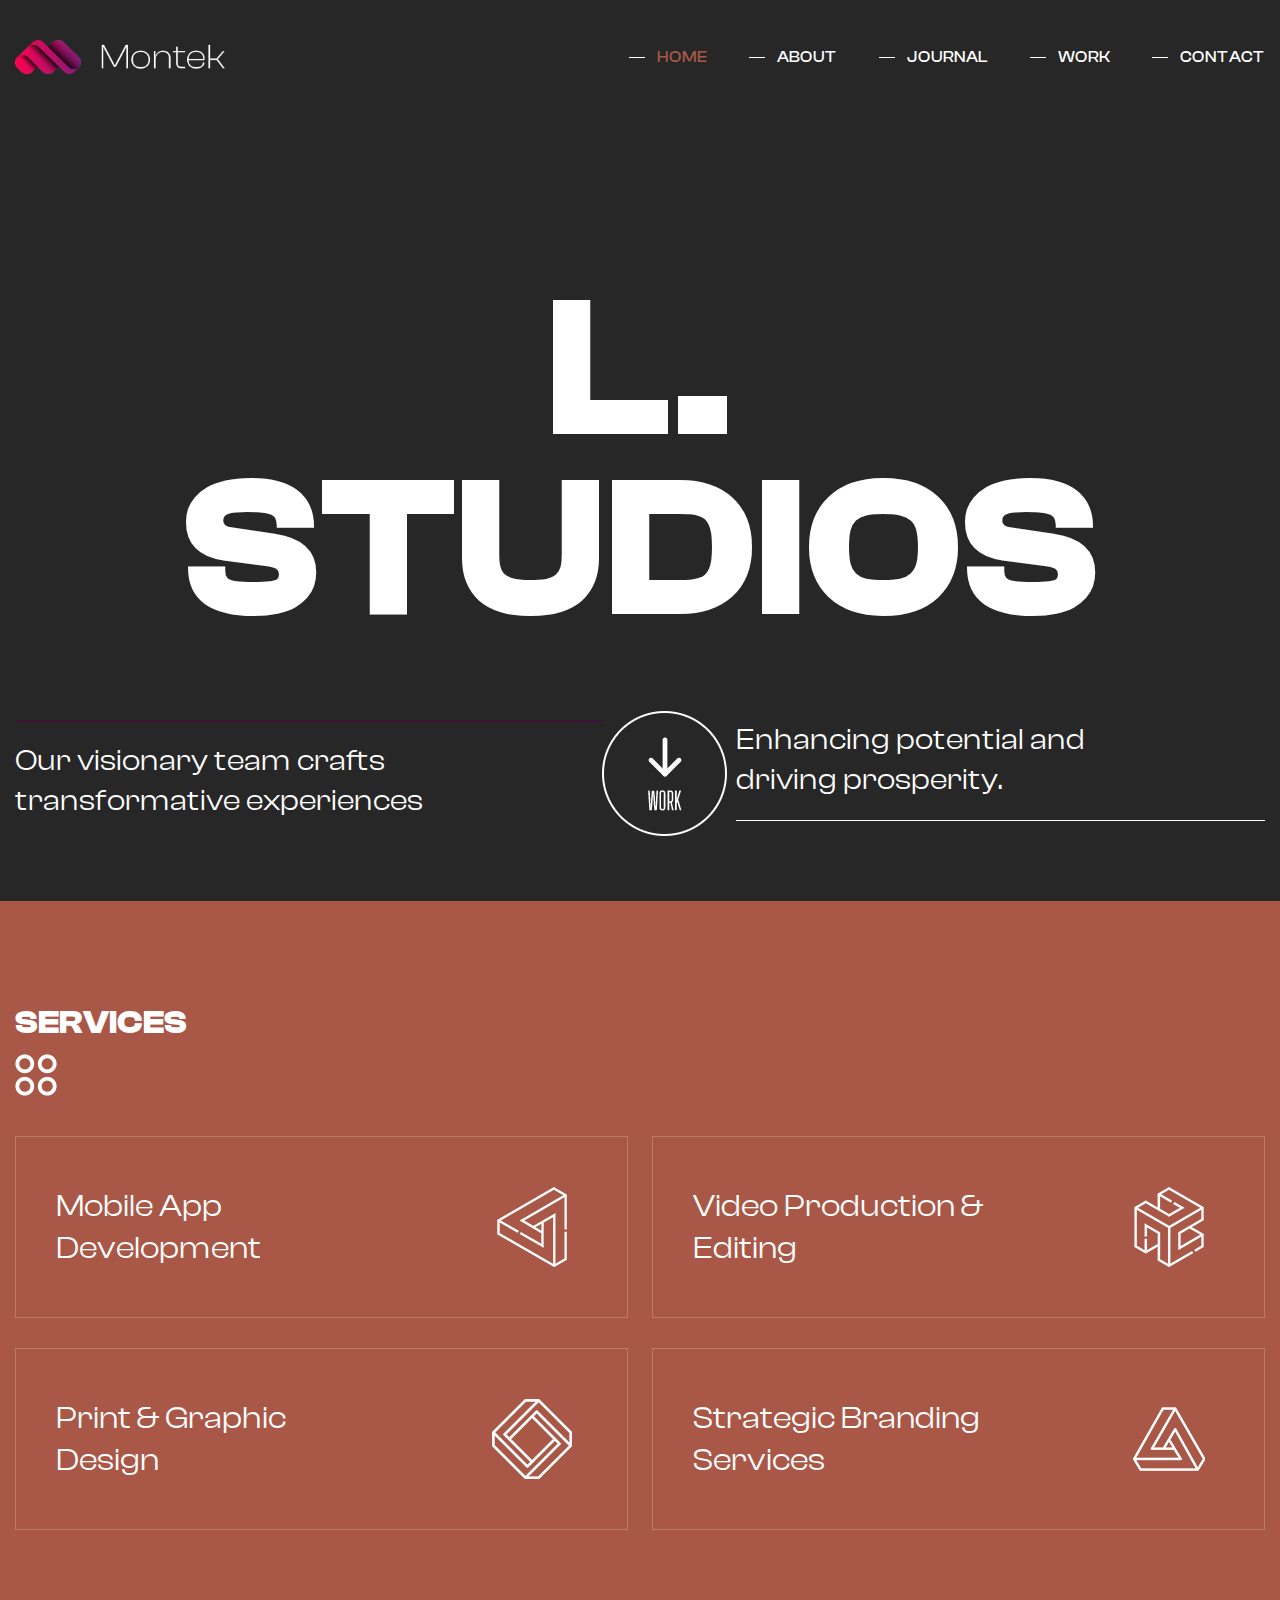
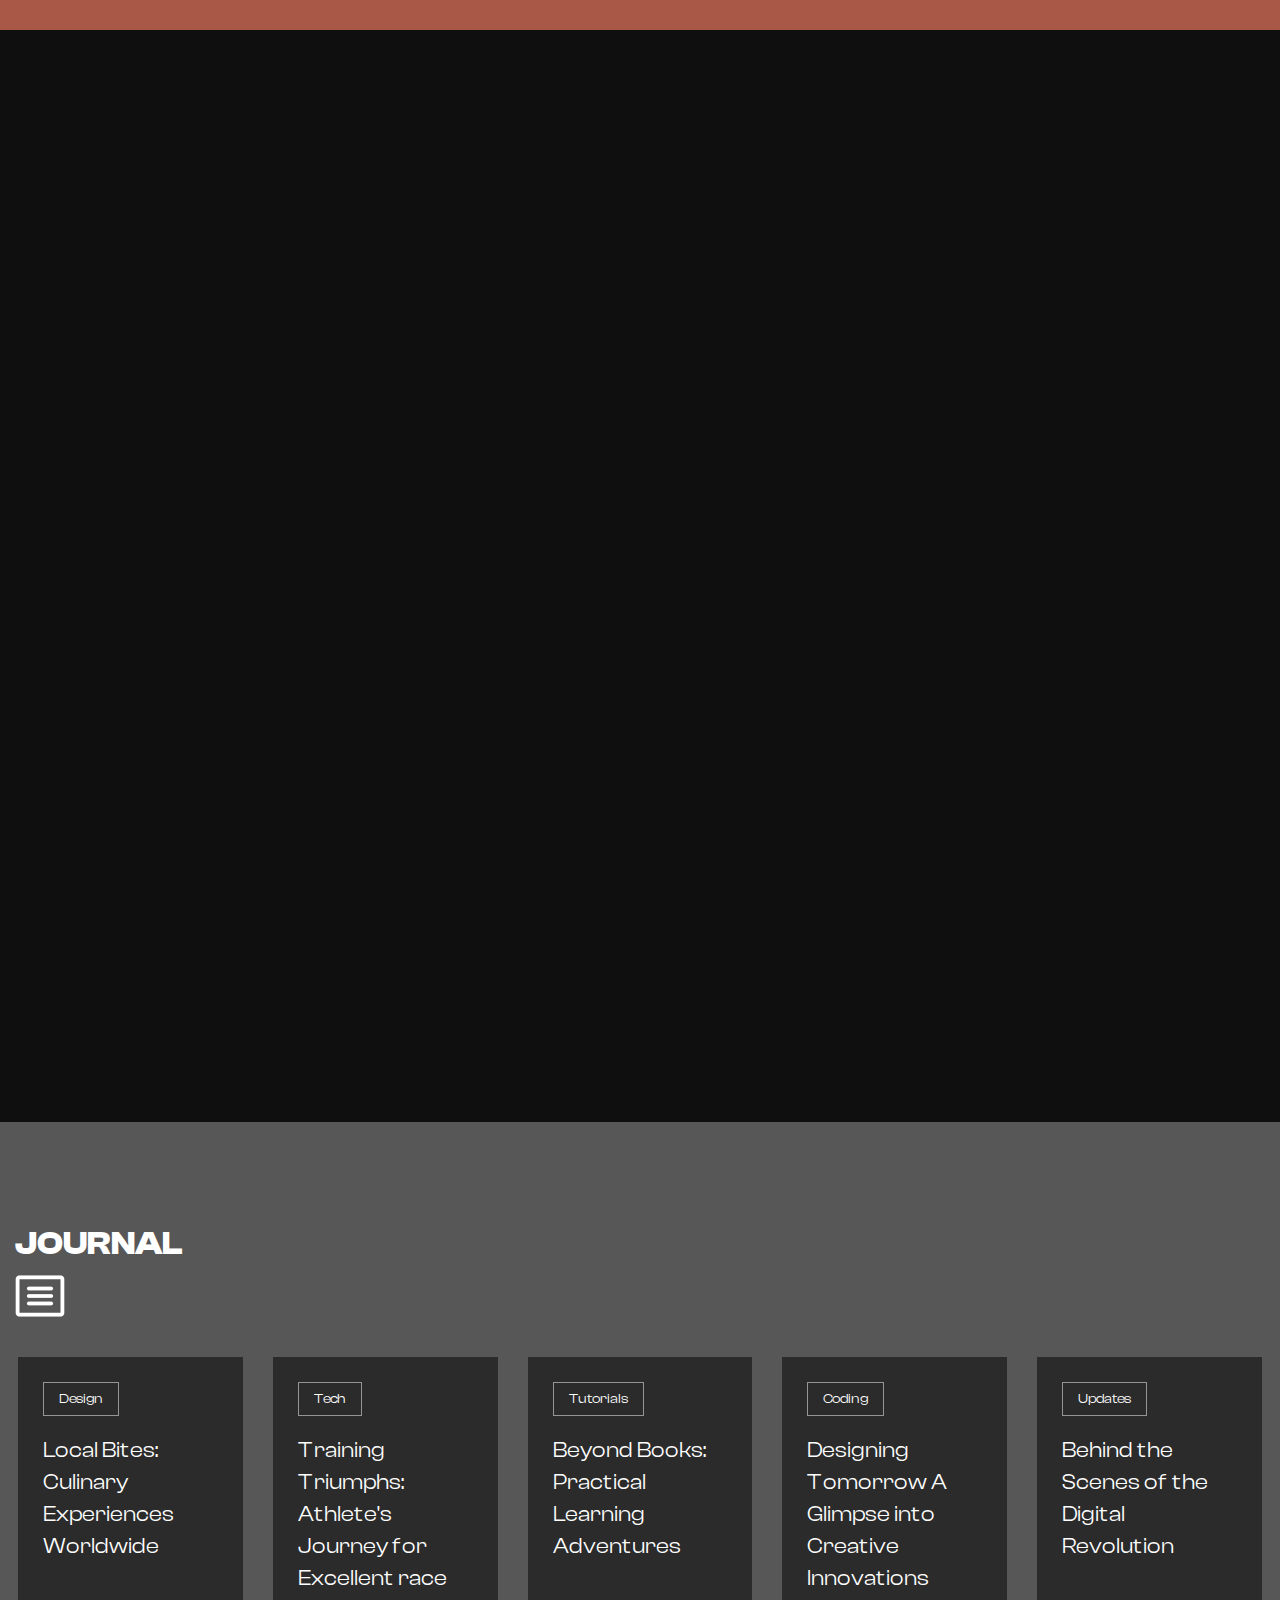
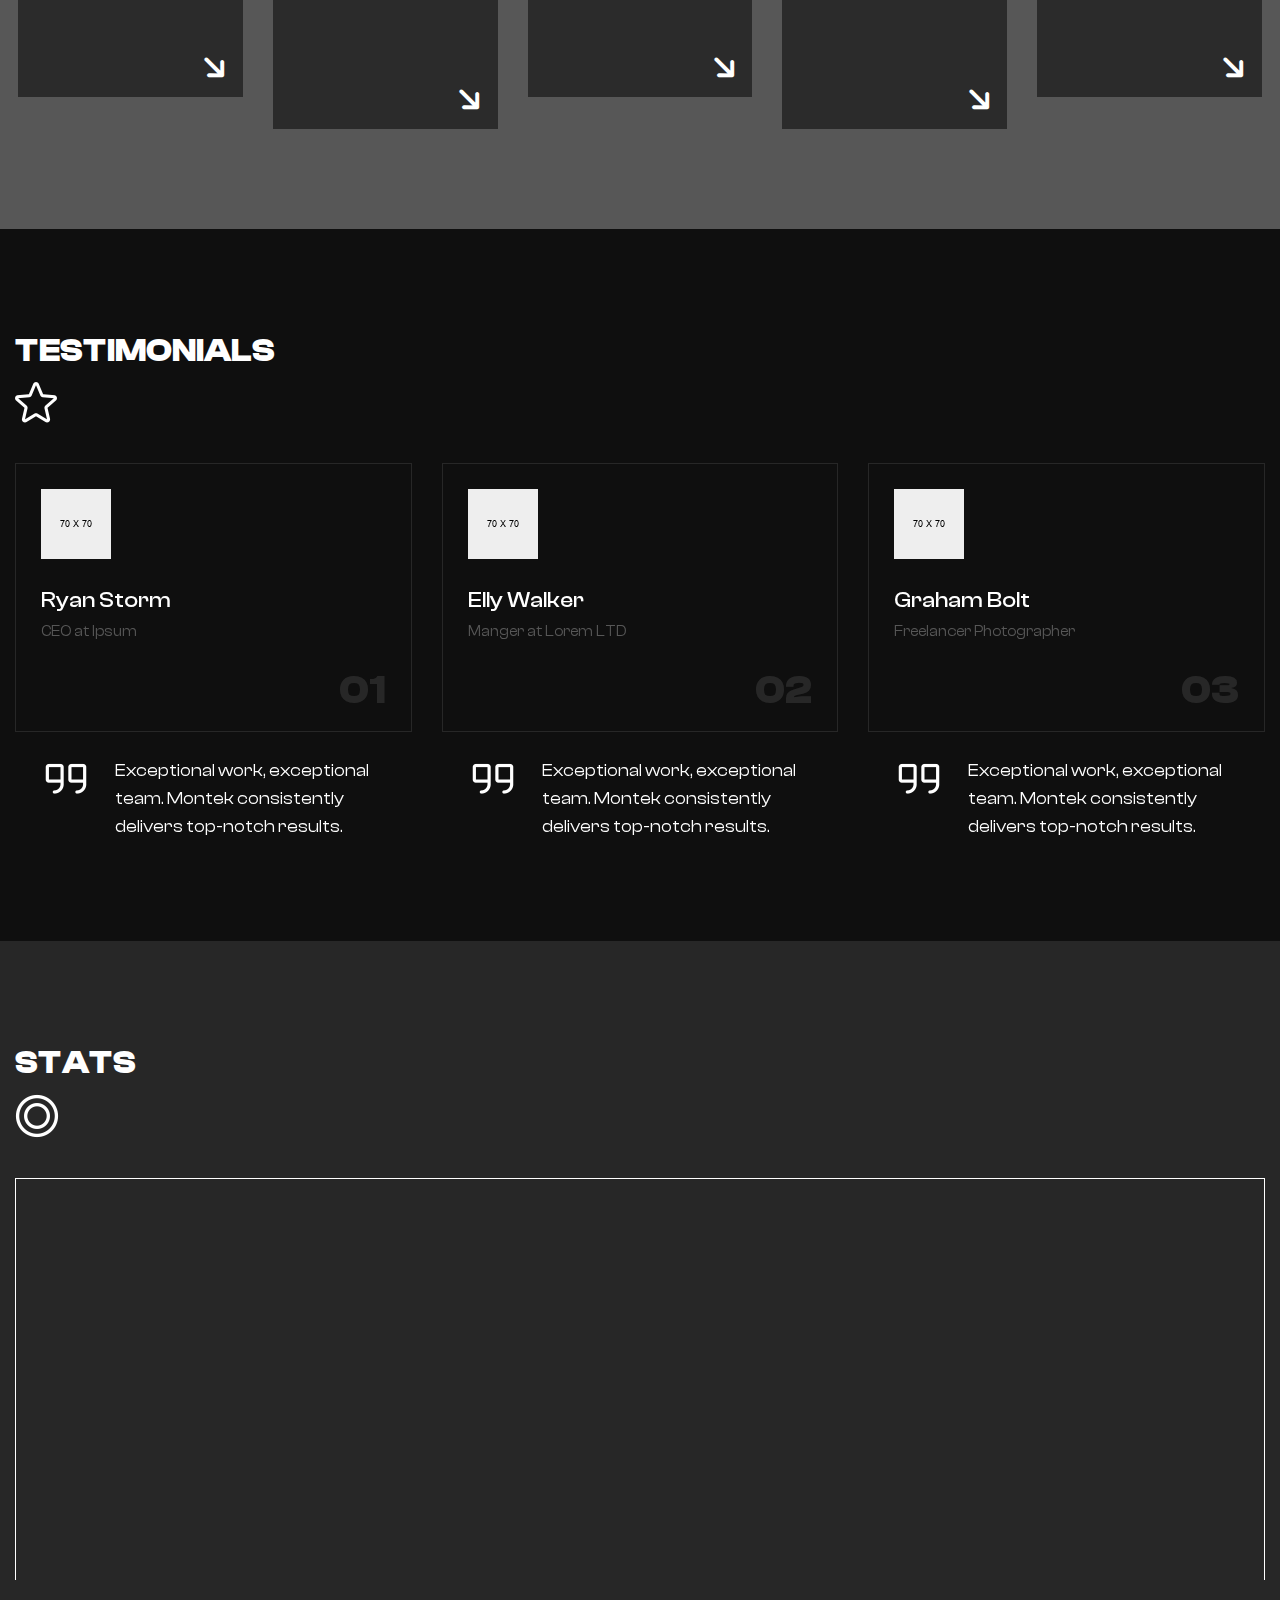
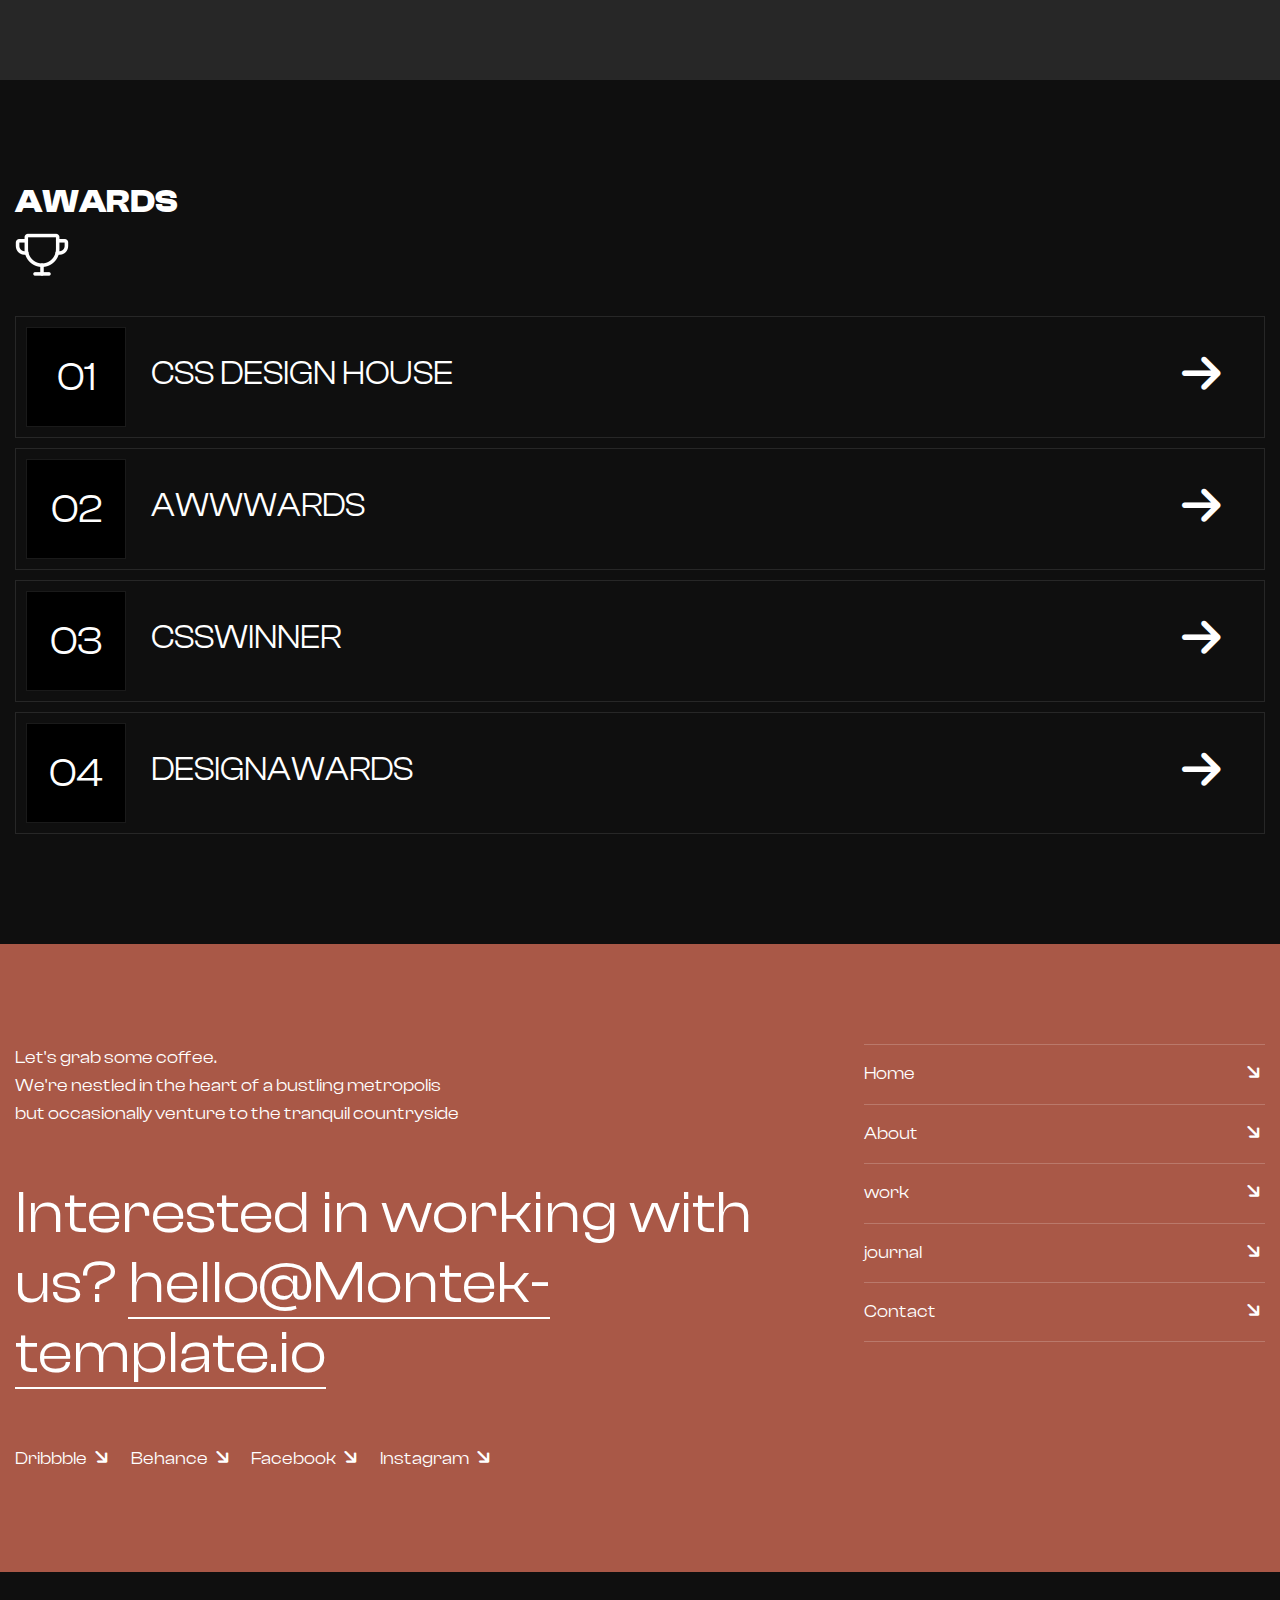
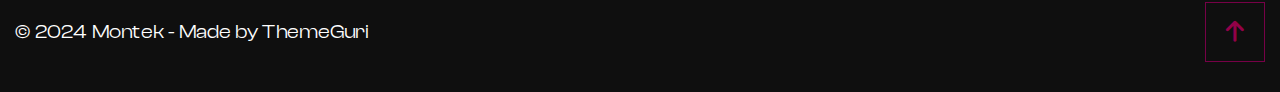
==== index.html @ d4fff818 "first commit" ====
<!DOCTYPE html>
<html>
<head>
<meta charset="utf-8">
<title>L.Studios</title>
<!-- Stylesheets -->
<link href="assets/css/bootstrap.css" rel="stylesheet">
<link href="assets/css/style.css" rel="stylesheet">
<link href="assets/css/responsive.css" rel="stylesheet">
<link href="https://fonts.googleapis.com/css2?family=Inter:wght@300;400;500;600;700;800;900&display=swap" rel="stylesheet">
<link rel="shortcut icon" href="assets/images/favicon.png" type="image/x-icon">
<link rel="icon" href="assets/images/favicon.png" type="image/x-icon">
<!-- Responsive -->
<meta http-equiv="X-UA-Compatible" content="IE=edge">
<meta name="viewport" content="width=device-width, initial-scale=1.0, maximum-scale=1.0, user-scalable=0">

</head>

<body>

<div class="page-wrapper">
	<!-- Main Header -->
	<header class="main-header">
		
		<!-- Header Lower -->
		<div class="header-lower">
			<div class="auto-container">
				<div class="inner-container">
					<div class="d-flex justify-content-between align-items-center flex-wrap">
						
						<div class="logo-box">
							<div class="logo"><a href="index.html"><img src="assets/images/logo.png" alt="" title=""></a></div>
						</div>
						
						<div class="nav-outer d-flex flex-wrap">
							<!-- Main Menu -->
							<nav class="main-menu navbar-expand-md">
								<div class="navbar-header">
									<!-- Toggle Button -->    	
									<button class="navbar-toggler" type="button" data-toggle="collapse" data-target="#navbarSupportedContent" aria-controls="navbarSupportedContent" aria-expanded="false" aria-label="Toggle navigation">
										<span class="icon-bar"></span>
										<span class="icon-bar"></span>
										<span class="icon-bar"></span>
									</button>
								</div>
								
								<div class="navbar-collapse collapse clearfix" id="navbarSupportedContent">
									<ul class="navigation clearfix">
										<li><a href="index.html">Home</a></li>
										<li><a href="about.html">About</a></li>
										<li class="dropdown"><a href="#">journal</a>
											<ul>
												<li><a href="journal.html">journal</a></li>
												<li><a href="journal-detail.html">journal detail</a></li>
											</ul>
										</li>
										<li class="dropdown"><a href="#">work</a>
											<ul>
												<li><a href="work.html">work</a></li>
												<li><a href="single-work.html">work detail</a></li>
											</ul>
										</li>
										<li><a href="contact.html">Contact</a></li>
									</ul>
								</div>
							</nav>
						</div>

						<!-- Mobile Navigation Toggler -->
						<div class="mobile-nav-toggler">
							<svg xmlns="http://www.w3.org/2000/svg" class="icon icon-tabler icon-tabler-menu-2" width="24" height="24" viewBox="0 0 24 24" stroke-width="1.5" stroke="currentColor" fill="none" stroke-linecap="round" stroke-linejoin="round"><path stroke="none" d="M0 0h24v24H0z" fill="none"/><path d="M4 6l16 0" /><path d="M4 12l16 0" /><path d="M4 18l16 0" /></svg>
						</div>
						
					</div>
				</div>
			</div>
		</div>
		<!--End Header Lower-->
		
		<!-- Mobile Menu  -->
		<div class="mobile-menu">
			<div class="menu-backdrop"></div>
			<div class="close-btn"><span class="icon fa-solid fa-xmark fa-fw"></span></div>
			
			<nav class="menu-box">
				<div class="nav-logo"><a href="index.html"><img src="assets/images/mobile-logo.png" alt="" title=""></a></div>
				<div class="menu-outer"><!--Here Menu Will Come Automatically Via Javascript / Same Menu as in Header--></div>
			</nav>
		</div>
		<!-- End Mobile Menu -->
	
	</header>
	<!-- End Main Header -->
	
	<!-- Banner One -->
	<section class="banner-one" style="background-image:url('https://i.imghippo.com/files/nSQXr1721129710.jpg')">
		<div class="auto-container">
			<!-- Content Column -->
			<div class="banner-one_content">
				<div class="banner-one_content-inner">
					<h1 class="banner-one_heading">L.<br>Studios</h1>
					<div class="lower-box d-flex justify-content-between align-items-center flex-wrap">
						<div class="banner-one_text">Our visionary team crafts <br> transformative experiences</div>
						<div class="banner-one_text-two">Enhancing potential and <br> driving prosperity.</div>
					</div>
				</div>
			</div>
			<div class="down-box scroll-to-target" data-target=".gallery-one">
				<img src="assets/images/main-slider/down.png" alt="" />
			</div>
		</div>
	</section>
	
	<!-- End Banner One -->

	<!-- Services One -->
	<section class="services-one">
		<div class="auto-container">
			<!-- Sec Title -->
			<div class="sec-title">
				<h2 class="sec-title_heading">Services</h2>
				<div class="sec-title_icon"><img src="assets/images/icons/icon-1.png" alt="" /></div>
			</div>
			<div class="row clearfix">
				
				<!-- Service Block One -->
				<div class="service-block_one col-lg-6 col-md-6 col-sm-12">
					<div class="service-block_one-inner d-flex justify-content-between align-items-center flex-wrap">
						<h3 class="service-block_one-heading">Mobile App <br> Development</h3>
						<div class="service-block_one-icon">
							<img src="assets/images/icons/service-1.png" alt="" />
						</div>
					</div>
				</div>
				
				<!-- Service Block One -->
				<div class="service-block_one col-lg-6 col-md-6 col-sm-12">
					<div class="service-block_one-inner d-flex justify-content-between align-items-center flex-wrap">
						<h3 class="service-block_one-heading">Video Production & <br> Editing</h3>
						<div class="service-block_one-icon">
							<img src="assets/images/icons/service-2.png" alt="" />
						</div>
					</div>
				</div>
				
				<!-- Service Block One -->
				<div class="service-block_one col-lg-6 col-md-6 col-sm-12">
					<div class="service-block_one-inner d-flex justify-content-between align-items-center flex-wrap">
						<h3 class="service-block_one-heading">Print & Graphic <br> Design</h3>
						<div class="service-block_one-icon">
							<img src="assets/images/icons/service-3.png" alt="" />
						</div>
					</div>
				</div>
				
				<!-- Service Block One -->
				<div class="service-block_one col-lg-6 col-md-6 col-sm-12">
					<div class="service-block_one-inner d-flex justify-content-between align-items-center flex-wrap">
						<h3 class="service-block_one-heading">Strategic Branding <br> Services</h3>
						<div class="service-block_one-icon">
							<img src="assets/images/icons/service-4.png" alt="" />
						</div>
					</div>
				</div>
				
			</div>
		</div>
	</section>
	<!-- End Services One -->
	
	<!-- Gallery One -->
	<section class="gallery-one">
		<div class="auto-container">
			<div class="row clearfix">
				
				<!-- Gallery Block One -->
				<div class="gallery-block_one col-lg-4 col-md-6 col-sm-12">
					<div class="gallery-block_one-inner wow fadeInLeft" data-wow-delay="0ms" data-wow-duration="1500ms">
						<div class="gallery-block_one-content">
							<div class="gallery-block_one-image">
								<a href="single-work.html"><img src="assets/images/gallery/1.jpg" alt="" /></a>
							</div>
							<div class="gallery-block_one-title">branding</div>
							<h4 class="gallery-block_one-heading"><a href="single-work.html">Glossy</a></h4>
						</div>
						<div class="service-block_one-more">
							<a class="view-more" href="single-work.html">View Project <i class="fa-solid fa-arrow-right fa-fw"></i></a>
						</div>
					</div>
				</div>
				
				<!-- Gallery Block One -->
				<div class="gallery-block_one col-lg-4 col-md-6 col-sm-12">
					<div class="gallery-block_one-inner wow fadeInUp" data-wow-delay="0ms" data-wow-duration="1500ms">
						<div class="gallery-block_one-content">
							<div class="gallery-block_one-image">
								<a href="single-work.html"><img src="assets/images/gallery/2.jpg" alt="" /></a>
							</div>
							<div class="gallery-block_one-title">branding</div>
							<h4 class="gallery-block_one-heading"><a href="single-work.html">Boxkit</a></h4>
						</div>
						<div class="service-block_one-more">
							<a class="view-more" href="single-work.html">View Project <i class="fa-solid fa-arrow-right fa-fw"></i></a>
						</div>
					</div>
				</div>
				
				<!-- Gallery Block One -->
				<div class="gallery-block_one col-lg-4 col-md-6 col-sm-12">
					<div class="gallery-block_one-inner wow fadeInRight" data-wow-delay="0ms" data-wow-duration="1500ms">
						<div class="gallery-block_one-content">
							<div class="gallery-block_one-image">
								<a href="single-work.html"><img src="assets/images/gallery/3.jpg" alt="" /></a>
							</div>
							<div class="gallery-block_one-title">branding</div>
							<h4 class="gallery-block_one-heading"><a href="single-work.html">Landscape</a></h4>
						</div>
						<div class="service-block_one-more">
							<a class="view-more" href="single-work.html">View Project <i class="fa-solid fa-arrow-right fa-fw"></i></a>
						</div>
					</div>
				</div>
				
				<!-- Gallery Block One -->
				<div class="gallery-block_one col-lg-4 col-md-6 col-sm-12">
					<div class="gallery-block_one-inner wow fadeInLeft" data-wow-delay="0ms" data-wow-duration="1500ms">
						<div class="gallery-block_one-content">
							<div class="gallery-block_one-image">
								<a href="single-work.html"><img src="assets/images/gallery/4.jpg" alt="" /></a>
							</div>
							<div class="gallery-block_one-title">branding</div>
							<h4 class="gallery-block_one-heading"><a href="single-work.html">Brando</a></h4>
						</div>
						<div class="service-block_one-more">
							<a class="view-more" href="single-work.html">View Project <i class="fa-solid fa-arrow-right fa-fw"></i></a>
						</div>
					</div>
				</div>
				
				<!-- Gallery Block One -->
				<div class="gallery-block_one col-lg-4 col-md-6 col-sm-12">
					<div class="gallery-block_one-inner wow fadeInUp" data-wow-delay="0ms" data-wow-duration="1500ms">
						<div class="gallery-block_one-content">
							<div class="gallery-block_one-image">
								<a href="single-work.html"><img src="assets/images/gallery/5.jpg" alt="" /></a>
							</div>
							<div class="gallery-block_one-title">branding</div>
							<h4 class="gallery-block_one-heading"><a href="single-work.html">Tabzen</a></h4>
						</div>
						<div class="service-block_one-more">
							<a class="view-more" href="single-work.html">View Project <i class="fa-solid fa-arrow-right fa-fw"></i></a>
						</div>
					</div>
				</div>
				
				<!-- Gallery Block One -->
				<div class="gallery-block_one col-lg-4 col-md-6 col-sm-12">
					<div class="gallery-block_one-inner wow fadeInRight" data-wow-delay="0ms" data-wow-duration="1500ms">
						<div class="gallery-block_one-content">
							<div class="gallery-block_one-image">
								<a href="single-work.html"><img src="assets/images/gallery/6.jpg" alt="" /></a>
							</div>
							<div class="gallery-block_one-title">branding</div>
							<h4 class="gallery-block_one-heading"><a href="journal-detail.html">Minio</a></h4>
						</div>
						<div class="service-block_one-more">
							<a class="view-more" href="single-work.html">View Project <i class="fa-solid fa-arrow-right fa-fw"></i></a>
						</div>
					</div>
				</div>
				
			</div>
		</div>
	</section>
	<!-- End Gallery One -->
	
	<!-- Journal One -->
	<section class="journal-one" style="background-image:url(assets/images/background/2.jpg)">
		<div class="auto-container">
			<!-- Sec Title -->
			<div class="sec-title">
				<h2 class="sec-title_heading">Journal</h2>
				<div class="sec-title_icon"><img src="assets/images/icons/icon-2.png" alt="" /></div>
			</div>
			<div class="row clearfix">
				
				<!-- journal Block One -->
				<div class="journal-block_one">
					<div class="journal-block_one-inner">
						<div class="journal-block_one-title">Design</div>
						<h5 class="journal-block_one-heading"><a href="journal-detail.html">Local Bites: Culinary Experiences Worldwide</a></h5>
						<a href="journal-detail.html" class="journal-block_one-arrow fa-solid fa-arrow-right fa-fw"></a>
					</div>
				</div>
				
				<!-- journal Block One -->
				<div class="journal-block_one">
					<div class="journal-block_one-inner">
						<div class="journal-block_one-title">tech</div>
						<h5 class="journal-block_one-heading"><a href="journal-detail.html">Training Triumphs: Athlete's Journey for Excellent race</a></h5>
						<a href="journal-detail.html" class="journal-block_one-arrow fa-solid fa-arrow-right fa-fw"></a>
					</div>
				</div>
				
				<!-- journal Block One -->
				<div class="journal-block_one">
					<div class="journal-block_one-inner">
						<div class="journal-block_one-title">tutorials</div>
						<h5 class="journal-block_one-heading"><a href="journal-detail.html">Beyond Books: Practical Learning Adventures</a></h5>
						<a href="journal-detail.html" class="journal-block_one-arrow fa-solid fa-arrow-right fa-fw"></a>
					</div>
				</div>
				
				<!-- journal Block One -->
				<div class="journal-block_one">
					<div class="journal-block_one-inner">
						<div class="journal-block_one-title">coding</div>
						<h5 class="journal-block_one-heading"><a href="journal-detail.html">Designing Tomorrow A Glimpse into Creative Innovations</a></h5>
						<a href="journal-detail.html" class="journal-block_one-arrow fa-solid fa-arrow-right fa-fw"></a>
					</div>
				</div>
				
				<!-- journal Block One -->
				<div class="journal-block_one">
					<div class="journal-block_one-inner">
						<div class="journal-block_one-title">updates</div>
						<h5 class="journal-block_one-heading"><a href="journal-detail.html">Behind the Scenes of the Digital Revolution</a></h5>
						<a href="journal-detail.html" class="journal-block_one-arrow fa-solid fa-arrow-right fa-fw"></a>
					</div>
				</div>
				
			</div>
		</div>
	</section>
	<!-- End Journal One -->
	
	<!-- Testimonial One -->
	<section class="testimonial-one">
		<div class="auto-container">
			<!-- Sec Title -->
			<div class="sec-title">
				<h2 class="sec-title_heading">Testimonials</h2>
				<div class="sec-title_icon"><img src="assets/images/icons/icon-3.png" alt="" /></div>
			</div>
			<div class="three-item_carousel swiper-container">
				<div class="swiper-wrapper">

					<!-- Slide -->
					<div class="swiper-slide">
						<!-- Testimonial Block One -->
						<div class="testimonial-block_one">
							<div class="testimonial-block_one-inner">
								<div class="testimonial-block_one-content">
									<div class="testimonial-block_one-author">
										<img src="assets/images/resource/author-1.jpg" alt="" />
									</div>
									<h5 class="testimonial-block_one-name">Ryan Storm</h5>
									<div class="testimonial-block_one-designation">CEO at Ipsum</div>
									<h5 class="testimonial-block_one-number">01</h5>
								</div>
								<div class="testimonial-block_one-lower">
									<span class="quote_icon"><img src="assets/images/icons/quote.png" alt="" /></span>
									Exceptional work, exceptional team. Montek consistently delivers top-notch results.
								</div>
							</div>
						</div>
					</div>
					
					<!-- Slide -->
					<div class="swiper-slide">
						<!-- Testimonial Block One -->
						<div class="testimonial-block_one">
							<div class="testimonial-block_one-inner">
								<div class="testimonial-block_one-content">
									<div class="testimonial-block_one-author">
										<img src="assets/images/resource/author-2.jpg" alt="" />
									</div>
									<h5 class="testimonial-block_one-name">Elly Walker</h5>
									<div class="testimonial-block_one-designation">Manger at Lorem LTD</div>
									<h5 class="testimonial-block_one-number">02</h5>
								</div>
								<div class="testimonial-block_one-lower">
									<span class="quote_icon"><img src="assets/images/icons/quote.png" alt="" /></span>
									Exceptional work, exceptional team. Montek consistently delivers top-notch results.
								</div>
							</div>
						</div>
					</div>
					
					<!-- Slide -->
					<div class="swiper-slide">
						<!-- Testimonial Block One -->
						<div class="testimonial-block_one">
							<div class="testimonial-block_one-inner">
								<div class="testimonial-block_one-content">
									<div class="testimonial-block_one-author">
										<img src="assets/images/resource/author-3.jpg" alt="" />
									</div>
									<h5 class="testimonial-block_one-name">Graham Bolt</h5>
									<div class="testimonial-block_one-designation">Freelancer Photographer</div>
									<h5 class="testimonial-block_one-number">03</h5>
								</div>
								<div class="testimonial-block_one-lower">
									<span class="quote_icon"><img src="assets/images/icons/quote.png" alt="" /></span>
									Exceptional work, exceptional team. Montek consistently delivers top-notch results.
								</div>
							</div>
						</div>
					</div>
					
				</div>
			</div>
			
		</div>
	</section>
	<!-- End Testimonial One -->
	
	<!-- Stats One -->
	<section class="stats-one" style="background-image:url(assets/images/background/3.jpg)">
		<div class="auto-container">
			<!-- Sec Title -->
			<div class="sec-title">
				<h2 class="sec-title_heading">Stats</h2>
				<div class="sec-title_icon"><img src="assets/images/icons/icon-4.png" alt="" /></div>
			</div>
			<div class="inner-container">
				<div class="clearfix">
					
					<!-- Counter Column -->
					<div class="counter-block_one col-lg-4 col-md-6 col-sm-6">
						<div class="counter-block_one-inner wow flipInX" data-wow-delay="0ms" data-wow-duration="1500ms">
							<div class="counter-block_one-counter"><span class="odometer" data-count="235"></span>+</div>
							<div class="counter-block_one-text">finished projects</div>
						</div>
					</div>
					
					<!-- Counter Column -->
					<div class="counter-block_one col-lg-4 col-md-6 col-sm-6">
						<div class="counter-block_one-inner wow flipInX" data-wow-delay="0ms" data-wow-duration="1500ms">
							<div class="counter-block_one-counter"><span class="odometer" data-count="25"></span>+</div>
							<div class="counter-block_one-text">team members</div>
						</div>
					</div>
					
					<!-- Counter Column -->
					<div class="counter-block_one col-lg-4 col-md-6 col-sm-6">
						<div class="counter-block_one-inner wow flipInX" data-wow-delay="0ms" data-wow-duration="1500ms">
							<div class="counter-block_one-counter"><span class="odometer" data-count="138"></span>+</div>
							<div class="counter-block_one-text">happy customers</div>
						</div>
					</div>
					
					<!-- Counter Column -->
					<div class="counter-block_one col-lg-4 col-md-6 col-sm-6">
						<div class="counter-block_one-inner wow flipInX" data-wow-delay="0ms" data-wow-duration="1500ms">
							<div class="counter-block_one-counter"><span class="odometer" data-count="42"></span>+</div>
							<div class="counter-block_one-text">loyal partners</div>
						</div>
					</div>
					
					<!-- Counter Column -->
					<div class="counter-block_one col-lg-4 col-md-6 col-sm-6">
						<div class="counter-block_one-inner wow flipInX" data-wow-delay="0ms" data-wow-duration="1500ms">
							<div class="counter-block_one-counter"><span class="odometer" data-count="15628"></span>+</div>
							<div class="counter-block_one-text">cofee drinked</div>
						</div>
					</div>
					
					<!-- Counter Column -->
					<div class="stats-one_contact-column col-lg-4 col-md-6 col-sm-6">
						<div class="stats-one_contact-inner wow flipInX" data-wow-delay="0ms" data-wow-duration="1500ms">
							<div class="stats-one_contact-content">
								<a href="contact.html">
								<div class="stats-one_contact-icon fa-regular fa-paper-plane fa-fw"></div>
								<h3>contact</h3>
								<div class="text">get a quote for your project</div>
								</a>
							</div>
						</div>
					</div>
					
				</div>
			</div>
		</div>
	</section>
	<!-- End Stats One -->
	
	<!-- Awards One -->
	<section class="awards-one">
		<div class="auto-container">
			<!-- Sec Title -->
			<div class="sec-title">
				<h2 class="sec-title_heading">Awards</h2>
				<div class="sec-title_icon"><img src="assets/images/icons/icon-5.png" alt="" /></div>
			</div>
			<div class="inner-container">
				
				<!-- Awards Block One -->
				<div class="awards-block_one">
					<div class="awards-block_one-inner">
						<a href="https://themeforest.net" class="awards-block_one-link"></a>
						<div class="awards-block_one-content">
							<div class="awards-block_one-number">01</div>
							<h2 class="awards-block_one-title">CSS DEsign House <span>site of the Day  /  2023</span></h2>
							<div class="awards-block_one-arrow fa-solid fa-arrow-right fa-fw"></div>
						</div>
					</div>
				</div>
				
				<!-- Awards Block One -->
				<div class="awards-block_one">
					<div class="awards-block_one-inner">
						<a href="https://themeforest.net" class="awards-block_one-link"></a>
						<div class="awards-block_one-content">
							<div class="awards-block_one-number">02</div>
							<h2 class="awards-block_one-title">AWWWARDS <span>site of the Day  /  2023</span></h2>
							<div class="awards-block_one-arrow fa-solid fa-arrow-right fa-fw"></div>
						</div>
					</div>
				</div>
				
				<!-- Awards Block One -->
				<div class="awards-block_one">
					<div class="awards-block_one-inner">
						<a href="https://themeforest.net" class="awards-block_one-link"></a>
						<div class="awards-block_one-content">
							<div class="awards-block_one-number">03</div>
							<h2 class="awards-block_one-title">CSSWINNER <span>site of the Day  /  2023</span></h2>
							<div class="awards-block_one-arrow fa-solid fa-arrow-right fa-fw"></div>
						</div>
					</div>
				</div>
				
				<!-- Awards Block One -->
				<div class="awards-block_one">
					<div class="awards-block_one-inner">
						<a href="https://themeforest.net" class="awards-block_one-link"></a>
						<div class="awards-block_one-content">
							<div class="awards-block_one-number">04</div>
							<h2 class="awards-block_one-title">DesignAwards <span>site of the Day  /  2023</span></h2>
							<div class="awards-block_one-arrow fa-solid fa-arrow-right fa-fw"></div>
						</div>
					</div>
				</div>
				
			</div>
		</div>
	</section>
	<!-- End Awards One -->
	
	<!-- Main Footer -->
	<footer class="main-footer">
		<div class="auto-container">
			<!-- Widgets Section -->
			<div class="widgets-section">
				<div class="row clearfix">
					
					<!-- Footer Column -->
					<div class="footer-column col-lg-8 col-md-12 col-sm-12">
						<div class="footer-text">Let's grab some coffee. <br> We're nestled in the heart of a bustling metropolis <br> but occasionally venture to the tranquil countryside</div>
						<h2>Interested in working with us? <a href="mailto:hello@Montek-template.io">hello@Montek-template.io</a></h2>
						<ul class="footer_socials">
							<li><a href="https://www.dribbble.com">Dribbble <i class="fa-solid fa-arrow-right fa-fw"></i></a></li>
							<li><a href="https://www.behance.net">Behance <i class="fa-solid fa-arrow-right fa-fw"></i></a></li>
							<li><a href="https://www.facebook.com">Facebook <i class="fa-solid fa-arrow-right fa-fw"></i></a></li>
							<li><a href="https://www.instagram.com">Instagram <i class="fa-solid fa-arrow-right fa-fw"></i></a></li>
						</ul>
					</div>
					
					<!-- Footer Column -->
					<div class="footer-column col-lg-4 col-md-12 col-sm-12">
						<ul class="footer_navs">
							<li><a href="index.html">Home <i class="fa-solid fa-arrow-right fa-fw"></i></a></li>
							<li><a href="about.html">About <i class="fa-solid fa-arrow-right fa-fw"></i></a></li>
							<li><a href="work.html">work <i class="fa-solid fa-arrow-right fa-fw"></i></a></li>
							<li><a href="journal.html">journal <i class="fa-solid fa-arrow-right fa-fw"></i></a></li>
							<li><a href="contact.html">Contact <i class="fa-solid fa-arrow-right fa-fw"></i></a></li>
						</ul>
					</div>
					
				</div>
			</div>
		</div>
		<div class="footer-bottom">
			<div class="auto-container">
				<div class="d-flex justify-content-between align-items-center flex-wrap">
					<div class="footer_copyright">&copy; 2024 Montek  -  Made by ThemeGuri</div>
			<a class="backtop down-box scroll-to-target" data-target=".page-wrapper">
<i class="fa-solid fa-arrow-up"></i>
			</a>
				</div>
			</div>
		</div>
			</div>
		</div>
	</footer>
	<!-- End Main Footer -->
	
</div>
<!-- End PageWrapper -->
<script src="assets/js/jquery.js"></script>
<script src="assets/js/popper.min.js"></script>
<script src="assets/js/bootstrap.min.js"></script>
<script src="assets/js/appear.js"></script>
<script src="assets/js/wow.js"></script>
<script src="assets/js/swiper.min.js"></script>
<script src="assets/js/odometer.js"></script>
<script src="assets/js/gsap.min.js"></script>
<script src="assets/js/SplitText.min.js"></script>
<script src="assets/js/ScrollTrigger.min.js"></script>
<script src="assets/js/ScrollToPlugin.min.js"></script>
<script src="assets/js/ScrollSmoother.min.js"></script>
<script src="assets/js/script.js"></script>
<!--[if lt IE 9]><script src="https://cdnjs.cloudflare.com/ajax/libs/html5shiv/3.7.3/html5shiv.js"></script><![endif]-->
<!--[if lt IE 9]><script src="js/respond.js"></script><![endif]-->

</body>
</html>
---- assets/css/style.css ----
/* Montek Creative Agency Business HTML-5 Template */

/************ TABLE OF CONTENTS ***************
1. Fonts
2. Reset
3. Global
4. Main Header
5. Banner One
6. Services One
7. Gallery One
8. journal One
9. Testimonial One
10. Counter One
11. Awards One
12. Main Footer
13. Page Title
14. Team One
15. journal Detail
16. Work One
17. Work Detail
18. Contact Info
19. Contact Form

====================================================================
	Attachment Css Files
====================================================================

***/

@import url('global.css');
@import url('header.css');
@import url('footer.css');
@import url('animate.css');
@import url('swiper.min.css');
@import url('font-awesome.css');
@import url('custom-animate.css');
@import url('odometer-theme-default.css');

/*** 

====================================================================
	Banner One
====================================================================

***/

.banner-one{
	position:relative;
	padding:280px 0px 80px;
	background-size:cover;
}

.banner-one:before{
	position:absolute;
	content:'';
	left:0px;
	top:0px;
	right:0px;
	bottom:0px;
	opacity:0.90;
	background-color:var(--color-four);
}

.banner-one_content{
	position:relative;
	z-index: 2;
}

.banner-one_content-inner{
	position:relative;
}

.banner-one_heading{
	font-weight:700;
	text-align:center;
	margin-bottom:80px;
	color: var(--white-color);
	text-transform:uppercase;
}

.banner-one_text{
	position: relative;
	font-size: 30px;
	line-height: 40px;
	padding-top:20px;
	padding-right:180px;
	color: var(--white-color);
	border-top:1px solid #540045;
}

.banner-one_text-two{
	position: relative;
	font-size: 30px;
	line-height: 40px;
	padding-bottom:20px;
	padding-right:180px;
	color: var(--white-color);
	border-bottom:1px solid var(--white-color);
}

.banner-one .down-box{
	position:absolute;
	left:47%;
	bottom:65px;
	z-index:10;
	width:125px;
	height:125px;
	cursor:pointer;
	-webkit-animation: icon-bounce 0.8s ease-out infinite;
    animation: icon-bounce 0.8s ease-out infinite;
}

/*** 

====================================================================
	Services One
====================================================================

***/

.services-one{
	position:relative;
	padding:100px 0px 70px;
	background: var(--main-color);
	background: linear-gradient(to top, var(--main-color) 0%, var(--color-two) 100%);
}

.service-block_one{
	position:relative;
	margin-bottom:30px;
}

.service-block_one-inner{
	position:relative;
	padding:35px 40px;
	border: 1px solid rgba(var(--white-color-rgb), 0.20);
}

.service-block_one-inner:before{
	position:absolute;
	content:'';
	left:-1px;
	top:-1px;
	right:-1px;
	bottom:-1px;
	opacity:0;
	transform:scale(1,0.2);
	-webkit-transition:all 500ms ease;
	-moz-transition:all 500ms ease;
	-ms-transition:all 500ms ease;
	-o-transition:all 500ms ease;
	transition:all 500ms ease;
	background-color:var(--color-three);
}

.service-block_one-inner:hover::before{
	opacity:1;
	transform:scale(1,1);
}

.service-block_one-heading{
	position:relative;
	font-weight:400;
	color: #fff;
}

.service-block_one-heading a{
	position:relative;
	color:var(--white-color);
}

.service-block_one-icon{
	position:relative;
}

/*** 

====================================================================
	Gallery One
====================================================================

***/

.gallery-one{
	position:relative;
	padding:100px 0px 70px;
	background-color: var(--color-four);
}

.gallery-block_one{
	position:relative;
	margin-bottom:30px;
}

.gallery-block_one-inner{
	position:relative;
}

.gallery-block_one-content{
	position:relative;
	padding:25px 25px;
	border: 1px solid rgba(var(--white-color-rgb), 0.20);
}

.gallery-block_one-content:before{
	position:absolute;
	content:'';
	left:-1px;
	top:-1px;
	right:-1px;
	bottom:-1px;
	opacity:0;
	transform:scale(0.2,1);
	-webkit-transition:all 500ms ease;
	-moz-transition:all 500ms ease;
	-ms-transition:all 500ms ease;
	-o-transition:all 500ms ease;
	transition:all 500ms ease;
	background: var(--main-color);
    background: linear-gradient(to top, var(--main-color) 0%, var(--color-two) 100%);
}

.gallery-block_one-inner:hover .gallery-block_one-content:before{
	opacity:1;
	transform:scale(1,1);
}

.gallery-block_one-image{
	position:relative;
	overflow:hidden;
	margin-bottom:25px;
}

.gallery-block_one-inner:hover .gallery-block_one-image:before{
	-webkit-animation: shine 1s;
	animation: shine 1s;
}

.gallery-block_one-image:before{
	position: absolute;
	top: 0;
	left: -85%;
	z-index: 99;
	display: block;
	content: '';
	width: 50%;
	height: 100%;
	background: -o-linear-gradient(left, rgba(255, 255, 255, 0) 0%, rgba(255, 255, 255, .7) 100%);
	background: -webkit-gradient(linear, left top, right top, from(rgba(255, 255, 255, 0)), to(rgba(255, 255, 255, .7)));
	background: linear-gradient(to right, rgba(255, 255, 255, 0) 0%, rgba(255, 255, 255, .7) 100%);
	-webkit-transform: skewX(-25deg);
	-ms-transform: skewX(-25deg);
	transform: skewX(-25deg);
}

.gallery-block_one-image img{
	position:relative;
	width:100%;
	display:block;
}

.gallery-block_one-title{
	position:relative;
	font-size:18px;
	text-transform:capitalize;
	color:rgba(var(--white-color-rgb), 0.50);
}

.gallery-block_one-heading{
	position:relative;
	font-weight: 600;
	margin-top:10px;
	text-transform:uppercase;
}

.gallery-block_one-heading a{
	position:relative;
	color:rgba(var(--white-color-rgb), 1);
}

.gallery-block_one-heading a:hover{
	color: rgb(255 255 255);
}

.service-block_one-more{
	position:relative;
	margin-left:25px;
}

.service-block_one-more .view-more{
	position:relative;
	font-size:16px;
	line-height:1em;
	display:inline-block;
	padding:9px 45px 9px 10px;
	color:var(--color-four);
	text-transform:uppercase;
	background-color:var(--white-color);
}

.service-block_one-more .view-more i{
	position:absolute;
	right:1px;
	top:1px;
	bottom:1px;
	width:35px;
	font-size:18px;
	line-height:33px;
	color:var(--white-color);
	background-color:var(--color-four);
}

/*** 

====================================================================
	journal One
====================================================================

***/

.journal-one{
	position:relative;
	padding:100px 0px 70px;
	background-attachment:fixed;
	background-size:cover;
}

.journal-one:before{
	position:absolute;
	content:'';
	left:0px;
	top:0px;
	right:0px;
	bottom:0px;
	opacity:0.70;
	background-color:var(--color-four);
}

.journal-one .journal-block_one{
	width:20%;
	float:left;
	padding:0px 15px;
}

.journal-block_one{
	position:relative;
	margin-bottom:30px;
}

.journal-block_one-inner{
	position:relative;
	padding:25px 25px;
	background-color:rgba(var(--black-color-rgb), 0.50);
}

.journal-block_one-inner:before{
	position:absolute;
	content:'';
	left:-1px;
	top:-1px;
	right:-1px;
	bottom:-1px;
	opacity:0;
	transform:scale(0.2,1);
	-webkit-transition:all 500ms ease;
	-moz-transition:all 500ms ease;
	-ms-transition:all 500ms ease;
	-o-transition:all 500ms ease;
	transition:all 500ms ease;
	background: var(--main-color);
    background: linear-gradient(to top, var(--main-color) 0%, var(--color-two) 100%);
}

.journal-block_one-inner:hover::before{
	opacity:1;
	transform:scale(1,1);
}

.journal-block_one-title{
	position:relative;
	font-size:14px;
	padding:5px 15px;
	text-transform:capitalize;
	color:var(--white-color);
	display:inline-block;
	-webkit-transition:all 500ms ease;
	-moz-transition:all 500ms ease;
	-ms-transition:all 500ms ease;
	-o-transition:all 500ms ease;
	transition:all 500ms ease;
	border: 1px solid rgba(var(--white-color-rgb), 0.50);
}

.journal-block_one-inner:hover .journal-block_one-title{
	color:var(--white-color);
	border-color:var(--color-four);
	background-color:var(--color-four);
}

.journal-block_one-heading{
	position:relative;
	font-weight:400;
	margin-top:18px;
	max-width:220px;
	margin-bottom:110px;
}

.journal-block_one-heading a{
	position:relative;
	color:var(--white-color);
}

.journal-block_one-arrow{
	position:absolute;
	right:10px;
	bottom:15px;
	line-height:1em;
	font-size:30px;
	display:inline-block;
	color:var(--white-color);
	transform:rotate(45deg);
}

.journal-block_one-arrow:hover{
	color:var(--color-four);
}

/*** 

====================================================================
	Testimonial One
====================================================================

***/

.testimonial-one{
	position:relative;
	padding:100px 0px 70px;
	background-color:var(--color-four);
}

.testimonial-one.style-two{
	padding-top:0px;
	background:none;
}

.testimonial-block_one{
	position:relative;
	margin-bottom:30px;
}

.testimonial-block_one-inner{
	position:relative;
}

.testimonial-block_one-content{
	position:relative;
	padding:25px 25px;
	-webkit-transition:all 500ms ease;
	-moz-transition:all 500ms ease;
	-ms-transition:all 500ms ease;
	-o-transition:all 500ms ease;
	transition:all 500ms ease;
	border: 1px solid rgba(var(--white-color-rgb), 0.10);
}

.testimonial-block_one-content:before{
	position:absolute;
	content:'';
	left:0px;
	top:0px;
	right:0px;
	bottom:0px;
	opacity:0;
	background-color:var(--white-color);
	
	-webkit-transition: all 900ms ease;
    -ms-transition: all 900ms ease;
    -o-transition: all 900ms ease;
    transition: all 900ms ease;
    -webkit-transform: perspective(400px) rotateX(-90deg);
    -moz-transform: perspective(400px) rotateX(-90deg);
    -ms-transform: perspective(400px) rotateX(-90deg);
    -o-transform: perspective(400px) rotateX(-90deg);
    transform: perspective(400px) rotateX(-90deg);
    -webkit-transform-origin: top;
    -moz-transform-origin: top;
    -ms-transform-origin: top;
    -o-transform-origin: top;
    transform-origin: top;
    -ms-transition: all 0.5s;
    -moz-transition: all 0.5s;
    -webkit-transition: all 0.5s;
    -o-transition: all 0.5s;
    transition: all 0.5s;
}

.testimonial-block_one-inner:hover .testimonial-block_one-content:before{
	opacity:1;
	-webkit-transform: perspective(400px) rotateX(0deg);
    -moz-transform: perspective(400px) rotateX(0deg);
    -ms-transform: perspective(400px) rotateX(0deg);
    -o-transform: perspective(400px) rotateX(0deg);
    transform: perspective(400px) rotateX(0deg);
}

.testimonial-block_one-author{
	position:relative;
	width:70px;
	height:70px;
	display:inline-block;
}

.testimonial-block_one-name{
	position:relative;
	font-weight:500;
	margin-top:25px;
	color:var(--white-color);
	-webkit-transition:all 500ms ease;
	-moz-transition:all 500ms ease;
	-ms-transition:all 500ms ease;
	-o-transition:all 500ms ease;
	transition:all 500ms ease;
}

.testimonial-block_one-inner:hover .testimonial-block_one-designation,
.testimonial-block_one-inner:hover .testimonial-block_one-name{
	color:var(--color-four);
}

.testimonial-block_one-designation{
	position:relative;
	font-weight:400;
	font-size:15px;
	margin-top:5px;
	opacity:0.30;
	color:var(--white-color);
	-webkit-transition:all 500ms ease;
	-moz-transition:all 500ms ease;
	-ms-transition:all 500ms ease;
	-o-transition:all 500ms ease;
	transition:all 500ms ease;
}

.testimonial-block_one-number{
	position:relative;
	font-weight:700;
	font-size:40px;
	margin-top:30px;
	opacity:0.10;
	text-align:right;
	color:var(--white-color);
	-webkit-transition:all 500ms ease;
	-moz-transition:all 500ms ease;
	-ms-transition:all 500ms ease;
	-o-transition:all 500ms ease;
	transition:all 500ms ease;
}

.testimonial-block_one-inner:hover .testimonial-block_one-number{
	opacity:1;
	color:var(--color-four);
}

.testimonial-block_one-lower{
	position:relative;
	margin-left:30px;
	margin-top:25px;
	font-size:18px;
	line-height:28px;
	padding-left:70px;
	color:var(--white-color);
}

.testimonial-block_one-lower .quote_icon{
	position:absolute;
	left:0px;
	top:6px;
	line-height:1em;
}

/*** 

====================================================================
	stats One
====================================================================

***/

.stats-one{
	position:relative;
	padding:100px 0px 100px;
	background-attachment:fixed;
	background-size:cover;
}

.stats-one.style-two::before{
	display:none;
}

.stats-one:before{
	position:absolute;
	content:'';
	left:0px;
	top:0px;
	right:0px;
	bottom:0px;
	opacity:0.90;
	background-color:var(--color-four);
}

.stats-one .inner-container{
	position:relative;
	overflow:hidden;
	border: 1px solid rgba(var(--white-color-rgb), 1);
	border-bottom:0px;
}

.stats-one .counter-block_one{
	float:left;
	padding:0px 0px;
}

.counter-block_one{
	position:relative;
}

.counter-block_one-inner{
	position:relative;
	padding:35px 55px;
	border-right: 1px solid rgba(var(--white-color-rgb), 1);
	border-bottom: 1px solid rgba(var(--white-color-rgb), 1);
}

.counter-block_one-inner:before{
	position:absolute;
	content:'';
	right:20px;
	top:20px;
	width:15px;
	height:15px;
	border-radius:50px;
	background: var(--main-color);
    background: linear-gradient(to top, var(--main-color) 0%, var(--color-two) 100%);
}

.counter-block_one-counter{
	position:relative;
	font-size:75px;
	font-weight:500;
	line-height:1em;
	color:var(--white-color);
}

.counter-block_one-text{
	position:relative;
	font-size:20px;
	margin-top:0px;
	color:var(--white-color);
	text-transform:capitalize;
}

.stats-one_contact-column{
	padding:0px 0px;
	float:left;
}

.stats-one .stats-one_contact-column{
	position:relative;
}

.stats-one_contact-inner{
	position:relative;
	padding:35px 35px;
	background: var(--main-color);
    background: linear-gradient(to top, var(--main-color) 0%, var(--color-two) 100%);
}

.stats-one_contact-content{
	position:relative;
	padding:19px 30px 19px 80px;
	background-color:var(--color-four);
}

.stats-one_contact-icon{
	position:absolute;
	left:25px;
	top:40px;
	font-size:34px;
	line-height:1em;
	color:var(--white-color);
}

.stats-one_contact-content h3{
	position:relative;
	font-size:30px;
	font-weight:500;
	color:var(--white-color);
	text-transform:uppercase;
}

.stats-one_contact-content .text{
	position:relative;
	font-size:20px;
	font-weight:400;
	color:var(--white-color);
	text-transform:capitalize;
}

/*** 

====================================================================
	Awards One
====================================================================

***/

.awards-one{
	position:relative;
	padding:100px 0px 100px;
	background-color:var(--color-four);
}

.awards-one.style-two{
	padding-top:0px;
	background:none;
}

.awards-block_one{
	position:relative;
	margin-bottom:10px;
}

.awards-block_one-inner{
	position:relative;
	padding:10px 10px;
	min-height:122px;
	border: 1px solid rgba(var(--white-color-rgb), 0.10);
}

.awards-block_one-inner:before{
	position:absolute;
	content:'';
	left:-1px;
	top:-1px;
	right:-1px;
	bottom:-1px;
	opacity:0;
	transform:scale(1,0.2);
	-webkit-transition:all 500ms ease;
	-moz-transition:all 500ms ease;
	-ms-transition:all 500ms ease;
	-o-transition:all 500ms ease;
	transition:all 500ms ease;
	background: var(--main-color);
    background: linear-gradient(to top, var(--main-color) 0%, var(--color-two) 100%);
}

.awards-block_one-inner:hover::before{
	opacity:1;
	transform:scale(1,1);
}

.awards-block_one-content{
	position:relative;
	padding-top:25px;
	padding-left:125px;
}

.awards-block_one-number{
	position:absolute;
	left:0px;
	top:0px;
	width:100px;
	height:100px;
	font-size:40px;
	line-height:98px;
	text-align:center;
	display:inline-block;
	color:var(--white-color);
	background-color:var(--black-color);
	border: 1px solid rgba(var(--white-color-rgb), 0.10);
}

.awards-block_one-title{
	position:relative;
	font-weight:400;
	color:var(--white-color);
	text-transform:uppercase;
}

.awards-block_one-title span{
	position:relative;
	font-size:17px;
	top:-5px;
	opacity:0;
	margin-left:10px;
	-webkit-transition:all 500ms ease;
	-moz-transition:all 500ms ease;
	-ms-transition:all 500ms ease;
	-o-transition:all 500ms ease;
	transition:all 500ms ease;
}

.awards-block_one-inner:hover .awards-block_one-title span{
	opacity:1;
}

.awards-block_one-arrow{
	position:absolute;
	right:25px;
	top:25px;
	z-index:1;
	font-size:44px;
	line-height:1em;
	color:var(--white-color);
}

.awards-block_one-link{
	position:absolute;
	left:0px;
	top:0px;
	right:0px;
	bottom:0px;
	z-index:10;
	display:block;
}

/*** 

====================================================================
	Page Title
====================================================================

***/

.page-title{
	position:relative;
	text-align:center;
	padding:150px 0px 90px;
}

.page-title_heading{
	position:relative;
	font-size:120px;
	line-height:1em;
	color:var(--white-color);
	text-transform:uppercase;
}

.page-title_text{
	position:relative;
	font-size:18px;
	margin-top:10px;
	color:var(--white-color);
}

/*** 

====================================================================
	Team One
====================================================================

***/

.team-one{
	position:relative;
	padding:0px 0px 0px;
}

.team-one .title-box{
	position:relative;
}

.team-one .title-box h2{
	position:relative;
	font-size:40px;
	font-weight:400;
	line-height:50px;
	max-width:670px;
	margin-bottom:40px;
	color:var(--white-color);
}

.team-block_one{
	position:relative;
	margin-bottom:40px;
}

.team-block_one-inner{
	position:relative;
	padding-left:25px;
	padding-bottom:40px;
}

.team-block_one-inner:before{
	position:absolute;
	content:'';
	left:0px;
	top:45px;
	right:0px;
	bottom:0px;
	border: 1px solid rgba(var(--white-color-rgb), 0.10);
}

.team-block_one-socials{
	position:relative;
	width:172px;
	margin-top:70px;
	display:inline-block;
	padding:10px 9px 4px;
	background-color:var(--black-color);
	border: 1px solid rgba(var(--white-color-rgb), 0.10);
}

.team-block_one-socials a{
	position:relative;
	width:70px;
	height:40px;
	margin:0px 2px 5px;
	line-height:38px;
	text-align:center;
	display:inline-block;
	border: 1px solid rgba(var(--white-color-rgb), 0.10);
}

.team-block_one-socials a img{
	position:relative;
	width:24px;
	top:-1px;
}

.team-block_one-socials a:hover{
	
}

.team-block_one-image{
	position:absolute;
	right:30px;
	bottom:0px;
}

.team-block_one-heading{
	position:relative;
	font-weight:500;
	margin-top:35px;
}

.team-block_one-heading a{
	position:relative;
	color:var(--white-color);
}

.team-block_one-designation{
	position:relative;
	font-size:16px;
	margin-top:0px;
	opacity:0.50;
	color:var(--white-color);
}

/*** 

====================================================================
	Contact One
====================================================================

***/

.contact-one{
	position:relative;
	padding:30px 0px 70px;
}

.contact-one_info-column{
	position:relative;
	margin-bottom:30px;
}

.contact-one_info-outer{
	position:relative;
}

.contact-one_heading{
	position:relative;
	font-size:40px;
	font-weight:400;
	color:var(--white-color);
}

.contact-one_list{
	position:relative;
	margin-top:25px;
	padding:20px 0px;
	border-top: 1px solid rgba(var(--white-color-rgb), 0.50);
	border-bottom: 1px solid rgba(var(--white-color-rgb), 0.50);
}

.contact-one_list li{
	position:relative;
	font-size:22px;
	line-height:32px;
	margin-bottom:20px;
	color:var(--white-color);
}

.contact-one_list li a{
	position:relative;
	color:var(--white-color);
}

.contact-one_list li:nth-child(2){
	margin-bottom:0px;
}

.contact-one_list li:last-child{
	margin-bottom:0px;
}

.contact-one_socials{
	position:relative;
	margin-top:25px;
}

.contact-one_socials li{
	position:relative;
	margin-right:10px;
	display:inline-block;
}

.contact-one_socials li a{
	position: relative;
    font-size: 18px;
    font-weight: 400;
    color: var(--white-color);
}

.contact-one_form-column{
	position:relative;
	margin-bottom:30px;
}

.contact-one_form-outer{
	position:relative;
}

.contact-one_form-outer h3{
	position:relative;
	font-weight: 400;
	margin-bottom:20px;
    color: var(--white-color);
}


/*** 

====================================================================
	Contact Form
====================================================================

***/

.contact-form .form-group{
	position: relative;
	margin-bottom:20px;
}

.contact-form .form-group:last-child{
	margin-bottom:0px;
}

.contact-form .form-group input[type="text"],
.contact-form .form-group input[type="password"],
.contact-form .form-group input[type="tel"],
.contact-form .form-group input[type="email"],
.contact-form .form-group select{
	position:relative;
	display:block;
	width:100%;
	line-height:28px;
	padding:10px 20px;
	height:60px;
	border-radius:0px;
	font-weight: 400;
	font-size:20px;
	color:var(--white-color);
	-webkit-transition:all 300ms ease;
	-ms-transition:all 300ms ease;
	-o-transition:all 300ms ease;
	-moz-transition:all 300ms ease;
	transition:all 300ms ease;
	background:none;
	border:1px solid rgba(var(--white-color-rgb), 0.10);
}

.contact-form .form-group textarea::-webkit-input-placeholder,
.contact-form .form-group input::-webkit-input-placeholder{
	color:var(--white-color);
}

.contact-form .form-group input[type="text"]:focus,
.contact-form .form-group input[type="password"]:focus,
.contact-form .form-group input[type="tel"]:focus,
.contact-form .form-group input[type="email"]:focus,
.contact-form .form-group select:focus,
.contact-form .form-group textarea:focus{
	border-color:var(--white-color);
}

.contact-form .form-group textarea{
	position:relative;
	display:block;
	width:100%;
	font-size:20px;
	line-height:24px;
	padding:15px 20px 25px;
	color:var(--white-color);
	height:180px;
	resize:none;
	border-radius:0px;
	font-weight: 400;
	-webkit-transition:all 300ms ease;
	-ms-transition:all 300ms ease;
	-o-transition:all 300ms ease;
	-moz-transition:all 300ms ease;
	transition:all 300ms ease;
	background:none;
	border:1px solid rgba(var(--white-color-rgb), 0.10);
}

.contact-form .form-group button{
	margin-top: 0px;
	position: relative;
    padding: 17px 40px;
    border-radius: 0px;
    font-weight: 400;
    font-size: 20px;
	color:var(--white-color);
    display: inline-block;
	text-transform:uppercase;
    background: var(--main-color);
    background: linear-gradient(to top, var(--main-color) 0%, var(--color-two) 100%);
}

.contact-form .form-group button:hover{
	background-color: var(--color-two);
}

.contact-form input.error,
.contact-form select.error,
.contact-form textarea.error{
	border-color:#ff0000 !important;	
}

.contact-form label.error{
	display:block;
	line-height:24px;
	padding:5px 0px 0px;
	margin:0px;
	text-transform:uppercase;
	font-size:12px;
	color:#ff0000;
	font-weight:500;	
}

/*** 

====================================================================
	journal One
====================================================================

***/

.journal-two{
	position:relative;
	padding:30px 0px 70px;
}

.journal-two .journal-block_one{
	width:20%;
	float:left;
	padding:0px 15px;
}

/*** 

====================================================================
	journal Detail
====================================================================

***/

.journal-detail{
	position:relative;
	padding:180px 0px 50px;
}

.journal-detail .column{
	position:relative;
	margin-bottom:30px;
}

.journal-detail_image{
	position:relative;
	padding-right:30px;
	margin-bottom:30px;
}

.journal-detail_image img{
	position:relative;
	width:100%;
	display:block;
}

.journal-detail_title{
	position:relative;
	font-weight:400;
	font-size:50px;
	line-height:60px;
	margin-bottom:15px;
	color:var(--white-color);
}

.journal-detail p{
	position:relative;
	font-size:18px;
	line-height:28px;
	margin-bottom:15px;
	color:var(--white-color);
}

/*** 

====================================================================
	Single Work
====================================================================

***/

.single-work{
	position:relative;
	padding:180px 0px 50px;
}

.single-work .column{
	position:relative;
	margin-bottom:30px;
}

.single-work_image{
	position:relative;
	padding-right:30px;
	margin-bottom:30px;
}

.single-work_image img{
	position:relative;
	width:100%;
	display:block;
}

.single-work_title{
	position:relative;
	font-size:60px;
	font-weight:600;
	line-height:70px;
	margin-bottom:15px;
	color:var(--white-color);
	text-transform:uppercase;
}

.single-work p{
	position:relative;
	font-size:18px;
	line-height:28px;
	margin-bottom:15px;
	color:var(--white-color);
}

.single-work_list{
	position:relative;
	margin-top:30px;
	border:1px solid rgba(var(--white-color-rgb), 1);
	border-bottom:0px;
}

.single-work_list li{
	position:relative;
	padding:20px 20px;
	font-size:26px;
	font-weight:500;
	color:var(--white-color);
	text-transform:uppercase;
	border-bottom:1px solid rgba(var(--white-color-rgb), 1);
}

.single-work_list li span{
	position:relative;
	display:block;
	font-size:18px;
	margin-top:6px;
	text-transform:capitalize;
}

/*** 

====================================================================
	Work One
====================================================================

***/

.work-one{
	position:relative;
	padding:40px 0px 100px;
}




.robot {
    position: absolute !important;
    bottom: 0;
    width: 100%;
    z-index: 3;
    mix-blend-mode: exclusion;
}	

.single-work_list a {
    color: #fff;
}

.single-work_list a:hover {
    color: #ba024a;
}


a.backtop {
    background: transparent;
    width: 60px;
    height: 60px;
    text-align: center;
    line-height: 60px;
    border: 1px solid #770147;
    font-size: 24px;
    color: #930148;

    transition: background 0.5s ease, color 0.5s ease;
}

a.backtop:hover {
    background: linear-gradient(45deg, #b9074c, #540045);
    color: #fff;
}

.service-block_one-more {
  position: relative;
  z-index: 1;
  opacity: 0;
  transform: translateY(-50px);
  transition: opacity 0.4s ease, transform 0.4s ease;
}

.gallery-block_one-inner:hover .service-block_one-more {
  opacity: 1;
  transform: translateY(0);
}
.row {
    display: flex;
    flex-wrap: wrap;
}

.team-block_one {
    transition: opacity 0.3s, filter 0.3s;
}

.team-block_one-socials a {
    transition: opacity 0.3s;
    opacity: 0;
}

.team-block_one:hover .team-block_one-socials a {
    opacity: 1;
}

.team-block_one:hover {
    opacity: 1;
    filter: blur(0);
    z-index: 1; /* Bring the hovered block to the front */
}

/* General sibling combinators to blur and fade out other team members */
.row:hover .team-block_one:not(:hover) {
    opacity: 0.5;
    filter: blur(2px);
}
.team-block_one {
    transition: transform 0.7s ease;
}
.team-block_one:hover {
    transform: translateY(-10px);
}
.team-block_one-socials a {
    transition: transform 0.7s ease, opacity 0.7s ease;
    transform: translateY(20px);
    opacity: 0;
}
.team-block_one:hover .team-block_one-socials a {
    transform: translateY(0);
    opacity: 1;
}
/* Define keyframes for the animated gradient */
@keyframes gradient-animation {
    0% {
        background-position: 0% 50%;
    }
    50% {
        background-position: 100% 50%;
    }
    100% {
        background-position: 0% 50%;
    }
}

/* Base styles for social icons */
.team-block_one-socials a {
    position: relative;

    background-size: 200% 200%;
    transition: transform 0.3s ease-in-out;
}

/* Apply animated gradient on hover */
.team-block_one-socials a:hover {
    animation: gradient-animation 2s ease infinite;
    transform: scale(1.1);    background: var(--main-color);
    background: linear-gradient(to top, var(--main-color) 0%, var(--color-two) 100%);
}
.team-block_one-socials a:hover {
    animation: gradient-animation 2s ease infinite;
    transform: scale(1.1);
    background: var(--main-color);
    background: linear-gradient(to top, var(--main-color) 0%, var(--color-two) 100%);
    transition: background 1s ease; /* Slower transition for the background */
}
.team-block_one-socials a {
    position: relative;
    background-size: 200% 200%;
}

/* Create a pseudo-element for the gradient background */
.team-block_one-socials a::before {
    content: '';
    position: absolute;
    top: 0;
    left: 0;
    width: 100%;
    height: 100%;
    background: linear-gradient(to top, var(--main-color) 0%, var(--color-two) 100%);
    z-index: -1;
    opacity: 0; /* Initially hidden */
    transition: opacity 0.5s ease; /* Smooth transition for opacity */
}

/* Show the pseudo-element on hover */
.team-block_one-socials a:hover::before {
    opacity: 1; /* Show the gradient with transition */
}

/* Apply other styles */
.team-block_one-socials a:hover {
    animation: gradient-animation 2s ease infinite;
    transform: scale(1.1);
}
/* Customize scrollbar track */
::-webkit-scrollbar {
    width: 10px; /* Width of the scrollbar */
    background-color: transparent; /* Background color of the scrollbar track */
}

/* Customize scrollbar thumb */
::-webkit-scrollbar-thumb {
    background: var(--main-color);
    background: linear-gradient(to top, var(--main-color) 0%, var(--color-two) 100%); /* Gradient for the scrollbar thumb */
    border-radius: 10px; /* Rounded corners of the scrollbar thumb */
    border: 2px solid transparent; /* Border of the scrollbar thumb */
}

/* On hover, change thumb color */
::-webkit-scrollbar-thumb:hover {
    background: linear-gradient(to top, var(--color-two) 0%, var(--main-color) 100%); /* Gradient for the scrollbar thumb on hover */
}

/* Customize scrollbar track when scrollbar is actively being scrolled */
::-webkit-scrollbar-thumb:active {
    background: linear-gradient(to top, var(--color-two) 0%, var(--main-color) 100%); /* Gradient for the scrollbar thumb when actively scrolling */
}

/* Customize scrollbar corner */
::-webkit-scrollbar-corner {
    background-color: transparent; /* Background color of the scrollbar corner */
}

/* Add gradient to scrollbar track */
::-webkit-scrollbar-track {
    background: linear-gradient(to top, var(--color-three) 0%, var(--color-four) 100%) !important; /* Gradient for the scrollbar track */
}
html {
    scroll-behavior: smooth; /* Enable smooth scrolling behavior for the whole page */
}
---- assets/css/responsive.css ----
/* Contra Creative Agency Business HTML-5 Template */

@media only screen and (max-width: 1400px){

	.journel-two .journel-block_one{
		width:25%;
	}

}

@media only screen and (max-width: 1300px){

	.main-header .main-menu .navigation > li > a{
		font-size: 16px;
	}
	
	.single-work_image,
	.journel-detail_image{
		padding-right:0px;
	}

}

@media only screen and (max-width: 1240px){

	.banner-one_text-two{
		font-size:20px;
		line-height:30px;
		padding-right:50px;
	}
	
	.banner-one_text{
		font-size:20px;
		line-height:30px;
		padding-right:50px;
	}
	
	.journel-one .journel-block_one {
		width: 25%;
	}
	
	.counter-block_one-inner{
		padding:30px 30px;
	}
	
	.stats-one_contact-inner{
		padding:22px 15px;
	}
	
	.stats-one_contact-content .text{
		font-size:18px;
	}
	
	.counter-block_one-counter{
		font-size:60px;
	}
	
}

@media only screen and (max-width: 1140px){
	
	h1 {
		line-height: 120px;
		font-size: 120px;
	}
	
	.journel-one .journel-block_one {
		width: 33.333%;
	}
	
	.stats-one_contact-content .text {
		font-size: 16px;
	}
	
	.journel-two .journel-block_one{
		width:33.333%;
	}

}
	
@media only screen and (max-width: 1023px){
	
	.main-header .main-box .logo-box {
		position:relative;
		left:0px;
		top:0px;
		right:0px;
		bottom:0px;
		margin:0px;
		text-align:left;
	}
	
	.main-header .outer-box{
		position: static;
		display:block;
	}

	.main-header{
		position:relative;
		background-color: var(--color-two);
	}
	
	.main-header .mobile-nav-toggler{
		display:block;
		margin-left: 20px;
	}
	
	.main-header .sticky-header .mobile-nav-toggler{
		display:block;
	}
	
	.main-header .nav-outer,
	.main-header .sticky-header .main-menu{
		display:none;
	}
	
	.main-header #navbarSupportedContent{
		display:block;
	}
	
	.main-header .mCSB_inside > .mCSB_container{
		margin-right:0px;
	}

	.main-header .outer-box{
		margin-left: 0px;
	}
	
	.main-header .main-menu{
		display: none;
	}

}

@media only screen and (max-width: 991px){

	.banner-one{
		padding-top:100px;
	}
	
	h3 {
		line-height: 36px;
		font-size: 26px;
	}
	
	.service-block_one-inner {
		padding: 20px 30px;
	}
	
	.journel-one .journel-block_one {
		width: 50%;
	}
	
	.awards-block_one-title{
		font-size:26px;
	}
	
	.main-footer h2{
		font-size:40px;
		line-height:50px;
	}

	.page-title{
		padding-top:100px;
	}
	
	.team-block_one-image{
		position:relative;
		right:0px;
		margin-top:20px;
	}
	
	.team-block_one-inner{
		padding-bottom:0px;
		text-align:center;
		padding-left:0px;
	}
	
	.team-block_one-socials{
		margin-top:30px;
	}
	
	.team-block_one-inner::before{
		top:0px;
	}
	
	.journel-two .journel-block_one{
		width:50%;
	}
	
	.single-work .column:nth-child(2),
	.journel-detail .column:nth-child(2){
		order:1;
	}
	
	.single-work .column:nth-child(1),
	.journel-detail .column:nth-child(1){
		order:2;
	}
	
	.single-work,
	.journel-detail{
		padding-top:100px;
	}

}

@media only screen and (max-width: 820px){

	.banner-one .down-box{
		display:none;
	}
	
}

@media only screen and (max-width: 767px){
	
	.main-header .sticky-header .outer-box{
		display:block;
		right: 0px;
		left: auto;
		top:0px;
	}

	.main-header .main-menu{
		width:100%;
		display:none;
	}
	
	.main-header .main-menu .navbar-collapse > .navigation li.dropdown:after,
	.main-header .main-menu .navigation > li > ul:before{
		display:none !important;	
	}
	
	.main-header .main-box .logo-box{
		float:none;
		text-align:center;
		padding-bottom:10px;
	}

	.main-header .header-lower .outer-box{
		position:relative;
		z-index:12;
		display:block;
	}
	
	.main-header .main-menu .navbar-header .navbar-toggler{
		display: inline-block;
		z-index: 12;
		width: 50px;
		height: 40px;
		float: none;
		padding: 0px;
		text-align: center;
		border-radius: 0px;
		background: none;
		border: 1px solid #ffffff;
	}
	
	.main-header .main-menu .navbar-header .navbar-toggler .icon-bar{
		position: relative;
		background: #ffffff;
		height: 2px;
		width: 26px;
		display: block;
		margin:0 auto;
		margin:5px 11px;
	}
	
	.main-header .nav-outer .mobile-nav-toggler{
		display: block;
	}
	
	.main-header #navbarSupportedContent{
		display:block;
	}
	
	.main-header .mCSB_inside > .mCSB_container{
		margin-right:0px;
	}
	
	h1 {
		line-height: 80px;
		font-size: 80px;
	}
	
	.banner-one_text{
		padding-right:0px;
		margin-bottom:30px;
	}
	
	.counter-block_one-counter {
		font-size: 40px;
	}
	
	.stats-one_contact-inner {
		padding: 10px 10px;
	}
	
	.stats-one_contact-content{
		padding:20px 20px;
	}
	
	.awards-block_one-arrow,
	.stats-one_contact-icon{
		display:none;
	}
	
	.footer-bottom{
		padding:15px 0px;
	}
	
	.go-top_top,
	.footer_copyright{
		font-size:16px;
	}
	
	.page-title_heading{
		font-size:70px;
		line-height:80px;
	}
	
	.team-one .title-box h2{
		font-size:26px;
		line-height:36px;
	}
	
	.stats-one.style-two{
		padding-top:60px;
	}
	
	.journel-detail_title{
		font-size:40px;
		line-height:50px;
	}
	
	.journel-detail p{
		font-size:16px;
		line-height:26px;
	}
	
}

@media only screen and (max-width: 599px){

	.banner-one_text-two,
	.banner-one_text{
		padding-right: 0px;
	}

	.banner-one_text-two br,
	.banner-one_text br{
		display:none;
	}
	
	.journel-one .journel-block_one {
		width: 100%;
	}
	
	.stats-one .stats-one_contact-column,
	.stats-one .counter-block_one{
		width:100%;
	}
	
	.counter-block_one-inner{
		border-right:0px;
	}
	
	.awards-block_one-content{
		padding:0px 0px;
	}
	
	.awards-block_one-number{
		position:relative;
		margin-bottom:20px;
	}
	
	.go-top_top{
		margin-top:15px;
	}
	
	.journel-two .journel-block_one{
		width:100%;
	}
	
	.contact-one_heading{
		font-size:30px;
		line-height:40px;
	}
	
	

}

@media only screen and (max-width: 479px) {
	
	h1 {
		line-height: 40px;
		font-size: 40px;
	}
	
	.single-work_title,
	h2 {
		line-height: 38px;
		font-size: 28px;
	}
	
	.service-block_one-heading a br{
		display:none;
	}
	
	.gallery-block_one-content {
		padding: 15px 15px;
	}
	
	.service-block_one-inner {
		padding: 20px 20px;
	}
	
	.single-work_list li span,
	.single-work p,
	.banner-one_text-two,
	.banner-one_text {
		font-size: 16px;
		line-height: 26px;
	}
	
	.testimonial-block_one-content {
		padding: 15px 15px;
	}
	
	.contact-one_heading{
		font-size:20px;
		line-height:30px;
	}
	
	.counter-block_one-text{
		font-size:16px;
	}
	
	.main-footer h2 {
		font-size: 26px;
		line-height: 36px;
	}

	.page-title_heading {
		font-size: 50px;
		line-height: 60px;
	}
	
	.team-one .title-box h2 {
		font-size: 20px;
		line-height: 30px;
	}

	.journel-detail_title{
		font-size:24px;
		line-height:34px;
	}
	
	.contact-one_list li{
		font-size:18px;
		line-height:28px;
	}

}
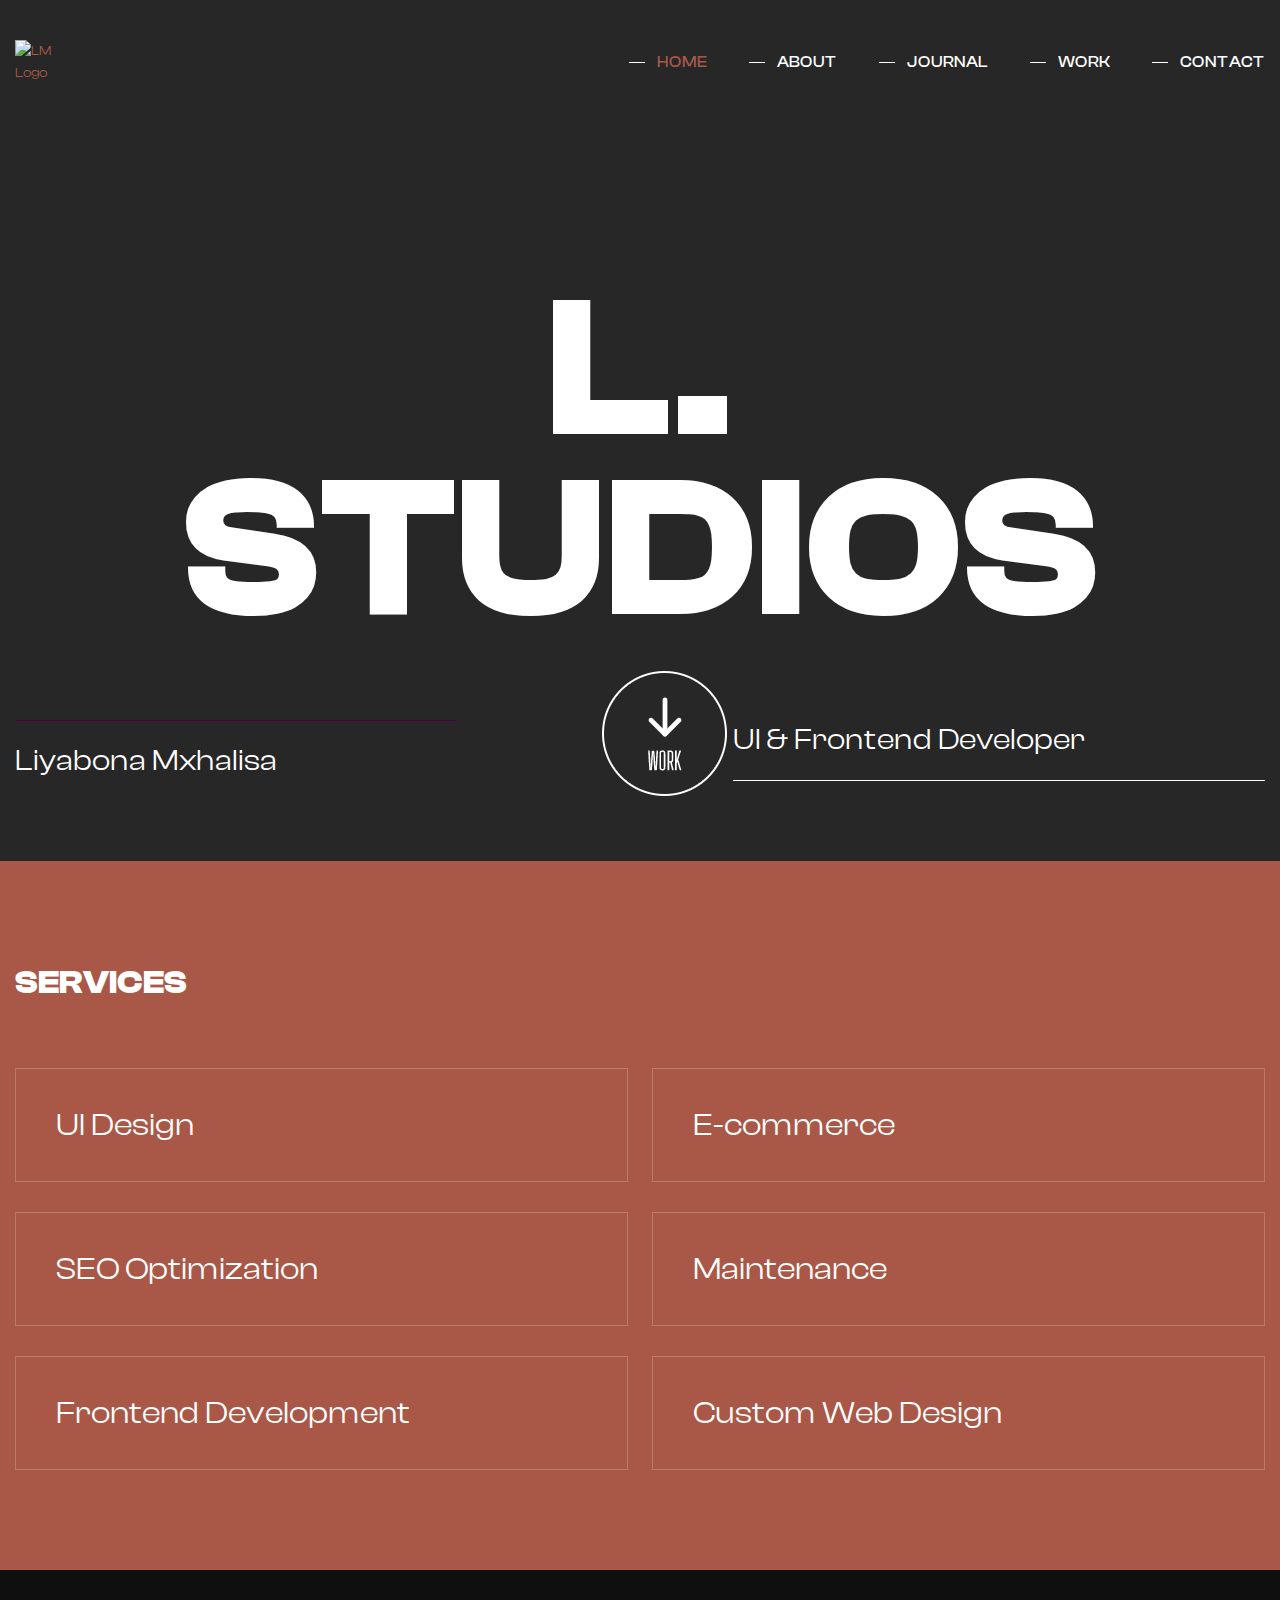
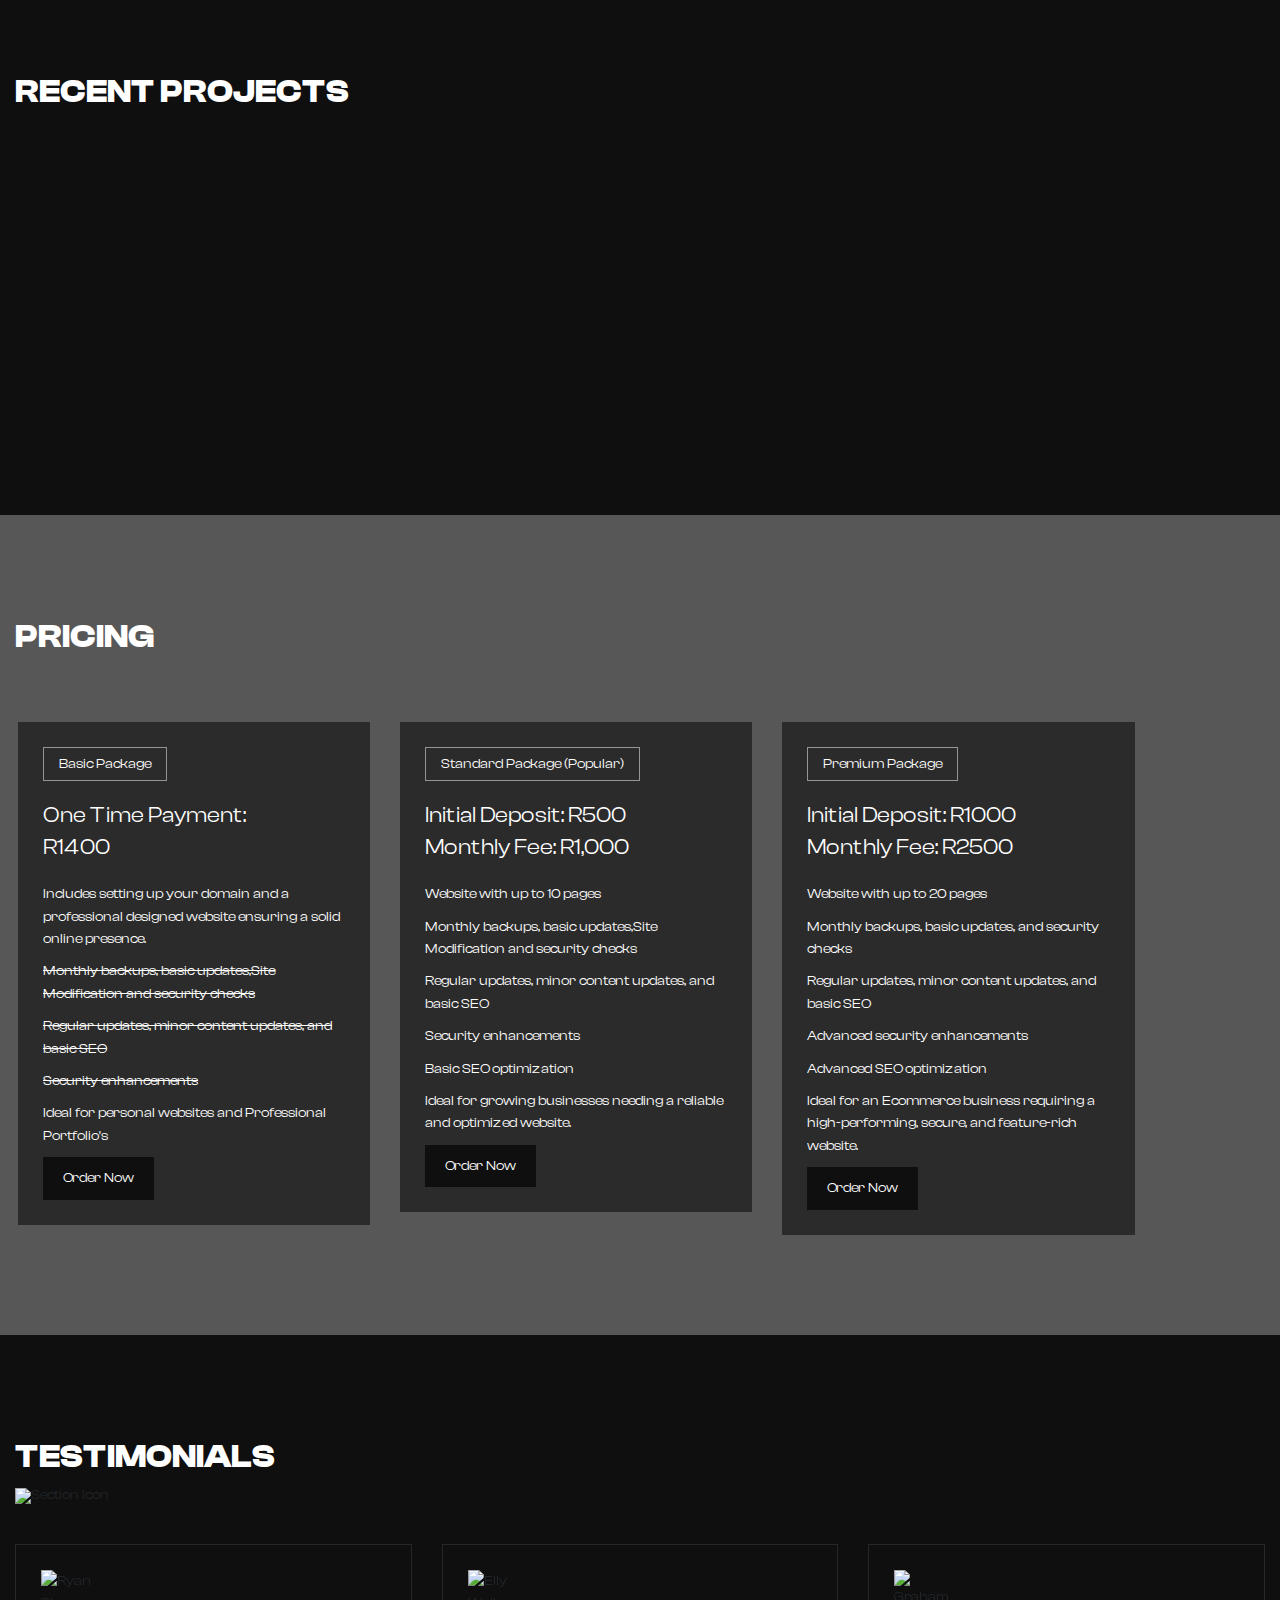
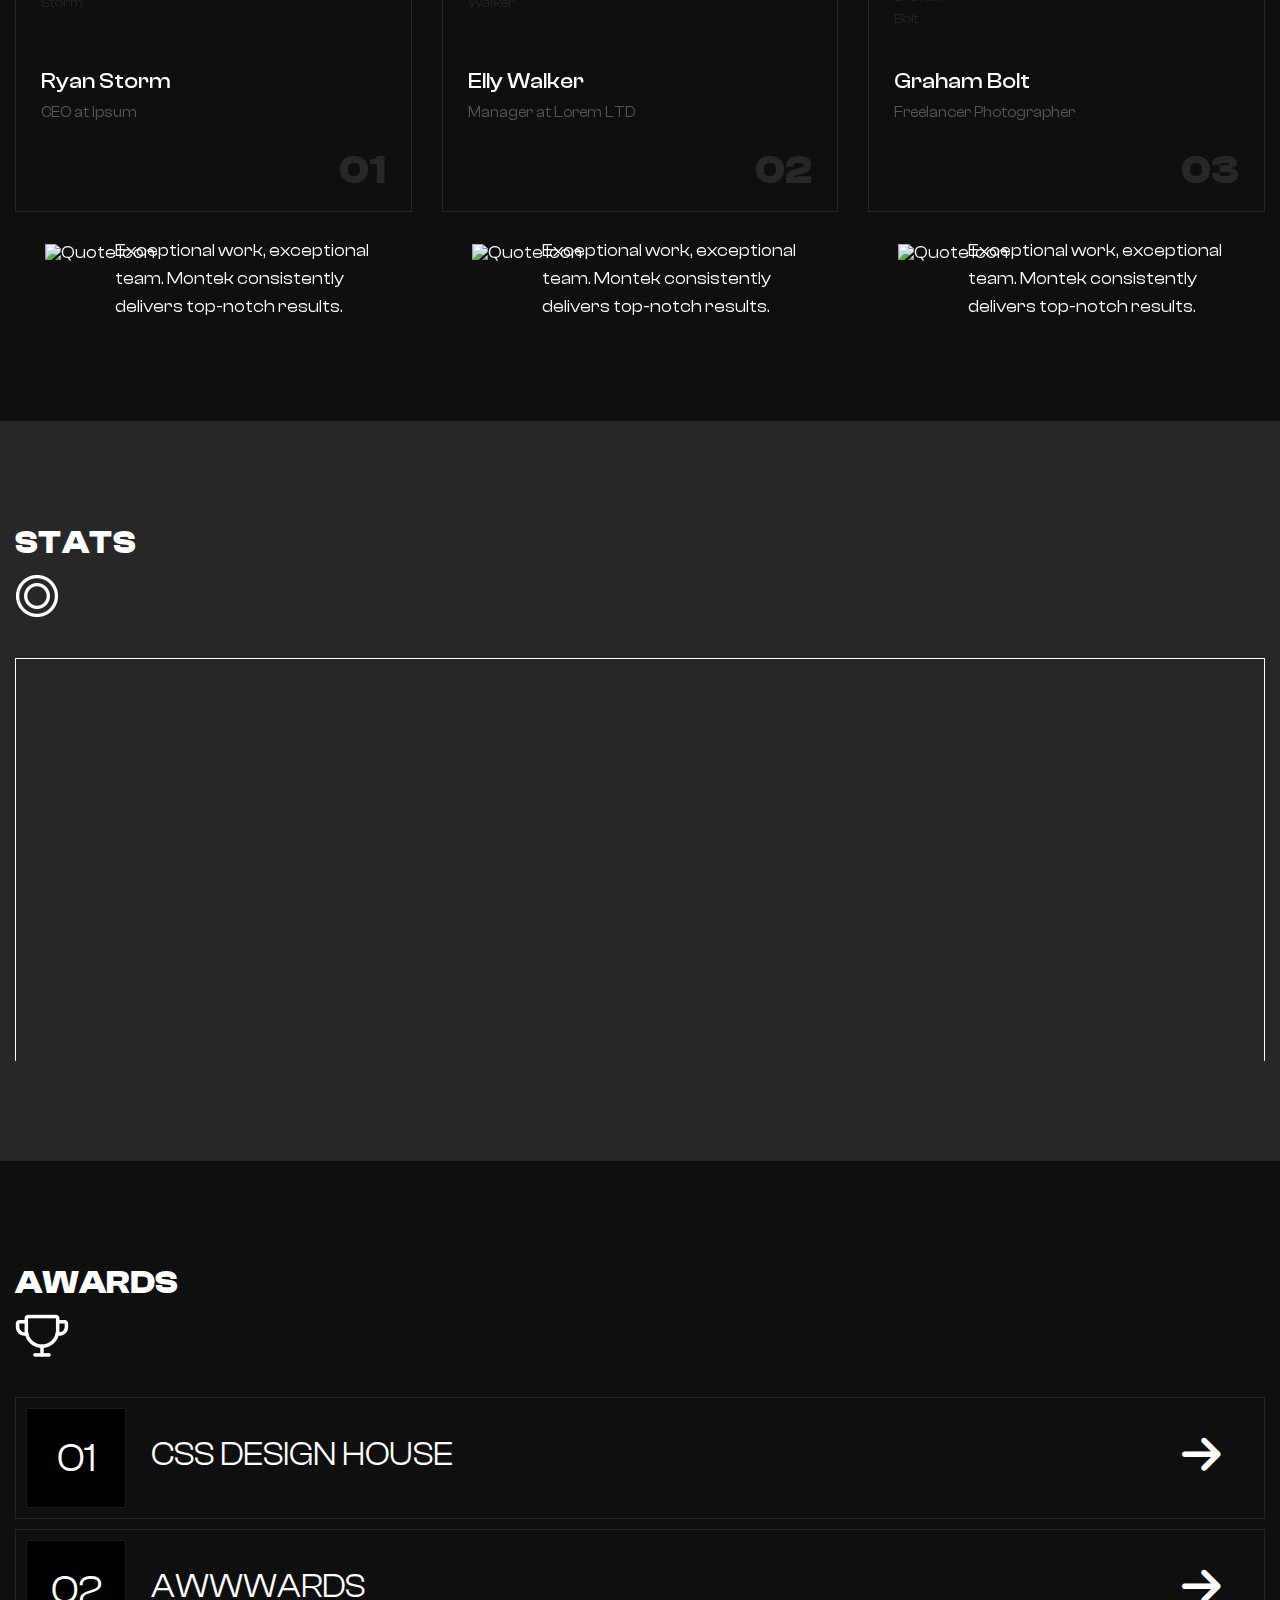
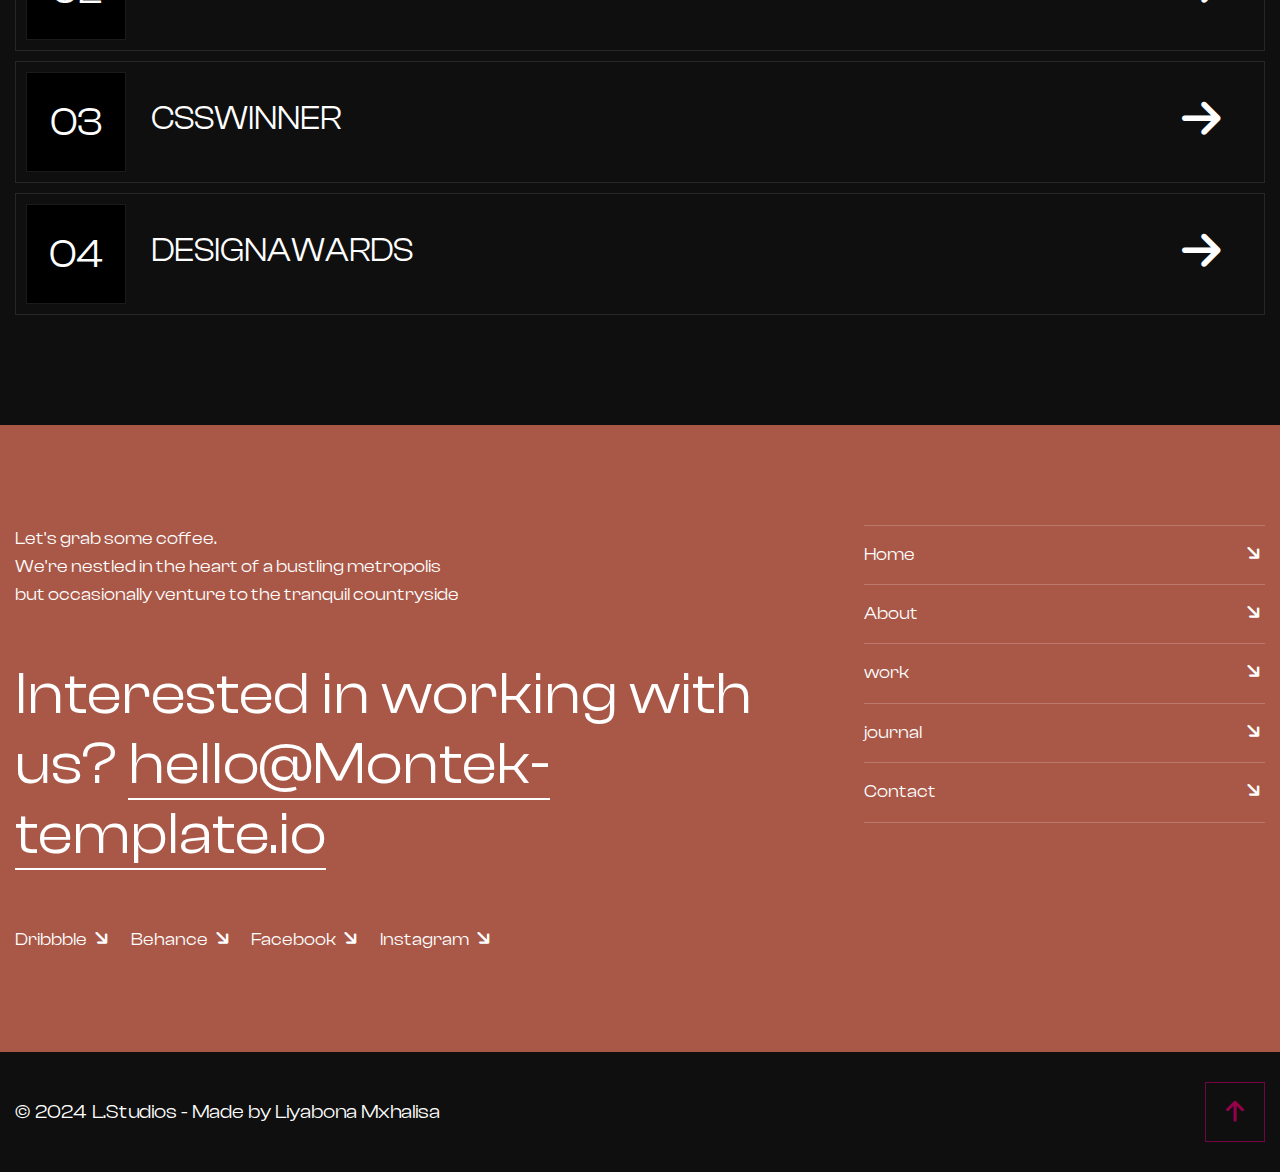
==== commit 4e4745c0: "Second Commit" ====
--- a/index.html
+++ b/index.html
@@ -29,8 +29,13 @@
 					<div class="d-flex justify-content-between align-items-center flex-wrap">
 						
 						<div class="logo-box">
-							<div class="logo"><a href="index.html"><img src="assets/images/logo.png" alt="" title=""></a></div>
-						</div>
+							<div class="logo">
+								<a href="index.html">
+									<img src="https://i.imghippo.com/files/XYHq61720686987.png" alt="LM Logo" class="header-logo__img" style="width: 50px; height: auto;">
+								</a>
+							</div>
+						</div>
+						
 						
 						<div class="nav-outer d-flex flex-wrap">
 							<!-- Main Menu -->
@@ -100,8 +105,8 @@
 				<div class="banner-one_content-inner">
 					<h1 class="banner-one_heading">L.<br>Studios</h1>
 					<div class="lower-box d-flex justify-content-between align-items-center flex-wrap">
-						<div class="banner-one_text">Our visionary team crafts <br> transformative experiences</div>
-						<div class="banner-one_text-two">Enhancing potential and <br> driving prosperity.</div>
+						<div class="banner-one_text">Liyabona Mxhalisa</div>
+						<div class="banner-one_text-two">UI & Frontend Developer</div>
 					</div>
 				</div>
 			</div>
@@ -114,306 +119,341 @@
 	<!-- End Banner One -->
 
 	<!-- Services One -->
-	<section class="services-one">
-		<div class="auto-container">
-			<!-- Sec Title -->
-			<div class="sec-title">
-				<h2 class="sec-title_heading">Services</h2>
-				<div class="sec-title_icon"><img src="assets/images/icons/icon-1.png" alt="" /></div>
-			</div>
-			<div class="row clearfix">
-				
-				<!-- Service Block One -->
-				<div class="service-block_one col-lg-6 col-md-6 col-sm-12">
-					<div class="service-block_one-inner d-flex justify-content-between align-items-center flex-wrap">
-						<h3 class="service-block_one-heading">Mobile App <br> Development</h3>
-						<div class="service-block_one-icon">
-							<img src="assets/images/icons/service-1.png" alt="" />
-						</div>
-					</div>
-				</div>
-				
-				<!-- Service Block One -->
-				<div class="service-block_one col-lg-6 col-md-6 col-sm-12">
-					<div class="service-block_one-inner d-flex justify-content-between align-items-center flex-wrap">
-						<h3 class="service-block_one-heading">Video Production & <br> Editing</h3>
-						<div class="service-block_one-icon">
-							<img src="assets/images/icons/service-2.png" alt="" />
-						</div>
-					</div>
-				</div>
-				
-				<!-- Service Block One -->
-				<div class="service-block_one col-lg-6 col-md-6 col-sm-12">
-					<div class="service-block_one-inner d-flex justify-content-between align-items-center flex-wrap">
-						<h3 class="service-block_one-heading">Print & Graphic <br> Design</h3>
-						<div class="service-block_one-icon">
-							<img src="assets/images/icons/service-3.png" alt="" />
-						</div>
-					</div>
-				</div>
-				
-				<!-- Service Block One -->
-				<div class="service-block_one col-lg-6 col-md-6 col-sm-12">
-					<div class="service-block_one-inner d-flex justify-content-between align-items-center flex-wrap">
-						<h3 class="service-block_one-heading">Strategic Branding <br> Services</h3>
-						<div class="service-block_one-icon">
-							<img src="assets/images/icons/service-4.png" alt="" />
-						</div>
-					</div>
-				</div>
-				
-			</div>
-		</div>
-	</section>
-	<!-- End Services One -->
-	
-	<!-- Gallery One -->
-	<section class="gallery-one">
-		<div class="auto-container">
-			<div class="row clearfix">
-				
-				<!-- Gallery Block One -->
-				<div class="gallery-block_one col-lg-4 col-md-6 col-sm-12">
-					<div class="gallery-block_one-inner wow fadeInLeft" data-wow-delay="0ms" data-wow-duration="1500ms">
-						<div class="gallery-block_one-content">
-							<div class="gallery-block_one-image">
-								<a href="single-work.html"><img src="assets/images/gallery/1.jpg" alt="" /></a>
-							</div>
-							<div class="gallery-block_one-title">branding</div>
-							<h4 class="gallery-block_one-heading"><a href="single-work.html">Glossy</a></h4>
-						</div>
-						<div class="service-block_one-more">
-							<a class="view-more" href="single-work.html">View Project <i class="fa-solid fa-arrow-right fa-fw"></i></a>
-						</div>
-					</div>
-				</div>
-				
-				<!-- Gallery Block One -->
-				<div class="gallery-block_one col-lg-4 col-md-6 col-sm-12">
-					<div class="gallery-block_one-inner wow fadeInUp" data-wow-delay="0ms" data-wow-duration="1500ms">
-						<div class="gallery-block_one-content">
-							<div class="gallery-block_one-image">
-								<a href="single-work.html"><img src="assets/images/gallery/2.jpg" alt="" /></a>
-							</div>
-							<div class="gallery-block_one-title">branding</div>
-							<h4 class="gallery-block_one-heading"><a href="single-work.html">Boxkit</a></h4>
-						</div>
-						<div class="service-block_one-more">
-							<a class="view-more" href="single-work.html">View Project <i class="fa-solid fa-arrow-right fa-fw"></i></a>
-						</div>
-					</div>
-				</div>
-				
-				<!-- Gallery Block One -->
-				<div class="gallery-block_one col-lg-4 col-md-6 col-sm-12">
-					<div class="gallery-block_one-inner wow fadeInRight" data-wow-delay="0ms" data-wow-duration="1500ms">
-						<div class="gallery-block_one-content">
-							<div class="gallery-block_one-image">
-								<a href="single-work.html"><img src="assets/images/gallery/3.jpg" alt="" /></a>
-							</div>
-							<div class="gallery-block_one-title">branding</div>
-							<h4 class="gallery-block_one-heading"><a href="single-work.html">Landscape</a></h4>
-						</div>
-						<div class="service-block_one-more">
-							<a class="view-more" href="single-work.html">View Project <i class="fa-solid fa-arrow-right fa-fw"></i></a>
-						</div>
-					</div>
-				</div>
-				
-				<!-- Gallery Block One -->
-				<div class="gallery-block_one col-lg-4 col-md-6 col-sm-12">
-					<div class="gallery-block_one-inner wow fadeInLeft" data-wow-delay="0ms" data-wow-duration="1500ms">
-						<div class="gallery-block_one-content">
-							<div class="gallery-block_one-image">
-								<a href="single-work.html"><img src="assets/images/gallery/4.jpg" alt="" /></a>
-							</div>
-							<div class="gallery-block_one-title">branding</div>
-							<h4 class="gallery-block_one-heading"><a href="single-work.html">Brando</a></h4>
-						</div>
-						<div class="service-block_one-more">
-							<a class="view-more" href="single-work.html">View Project <i class="fa-solid fa-arrow-right fa-fw"></i></a>
-						</div>
-					</div>
-				</div>
-				
-				<!-- Gallery Block One -->
-				<div class="gallery-block_one col-lg-4 col-md-6 col-sm-12">
-					<div class="gallery-block_one-inner wow fadeInUp" data-wow-delay="0ms" data-wow-duration="1500ms">
-						<div class="gallery-block_one-content">
-							<div class="gallery-block_one-image">
-								<a href="single-work.html"><img src="assets/images/gallery/5.jpg" alt="" /></a>
-							</div>
-							<div class="gallery-block_one-title">branding</div>
-							<h4 class="gallery-block_one-heading"><a href="single-work.html">Tabzen</a></h4>
-						</div>
-						<div class="service-block_one-more">
-							<a class="view-more" href="single-work.html">View Project <i class="fa-solid fa-arrow-right fa-fw"></i></a>
-						</div>
-					</div>
-				</div>
-				
-				<!-- Gallery Block One -->
-				<div class="gallery-block_one col-lg-4 col-md-6 col-sm-12">
-					<div class="gallery-block_one-inner wow fadeInRight" data-wow-delay="0ms" data-wow-duration="1500ms">
-						<div class="gallery-block_one-content">
-							<div class="gallery-block_one-image">
-								<a href="single-work.html"><img src="assets/images/gallery/6.jpg" alt="" /></a>
-							</div>
-							<div class="gallery-block_one-title">branding</div>
-							<h4 class="gallery-block_one-heading"><a href="journal-detail.html">Minio</a></h4>
-						</div>
-						<div class="service-block_one-more">
-							<a class="view-more" href="single-work.html">View Project <i class="fa-solid fa-arrow-right fa-fw"></i></a>
-						</div>
-					</div>
-				</div>
-				
-			</div>
-		</div>
-	</section>
-	<!-- End Gallery One -->
-	
-	<!-- Journal One -->
-	<section class="journal-one" style="background-image:url(assets/images/background/2.jpg)">
-		<div class="auto-container">
-			<!-- Sec Title -->
-			<div class="sec-title">
-				<h2 class="sec-title_heading">Journal</h2>
-				<div class="sec-title_icon"><img src="assets/images/icons/icon-2.png" alt="" /></div>
-			</div>
-			<div class="row clearfix">
-				
-				<!-- journal Block One -->
-				<div class="journal-block_one">
-					<div class="journal-block_one-inner">
-						<div class="journal-block_one-title">Design</div>
-						<h5 class="journal-block_one-heading"><a href="journal-detail.html">Local Bites: Culinary Experiences Worldwide</a></h5>
-						<a href="journal-detail.html" class="journal-block_one-arrow fa-solid fa-arrow-right fa-fw"></a>
-					</div>
-				</div>
-				
-				<!-- journal Block One -->
-				<div class="journal-block_one">
-					<div class="journal-block_one-inner">
-						<div class="journal-block_one-title">tech</div>
-						<h5 class="journal-block_one-heading"><a href="journal-detail.html">Training Triumphs: Athlete's Journey for Excellent race</a></h5>
-						<a href="journal-detail.html" class="journal-block_one-arrow fa-solid fa-arrow-right fa-fw"></a>
-					</div>
-				</div>
-				
-				<!-- journal Block One -->
-				<div class="journal-block_one">
-					<div class="journal-block_one-inner">
-						<div class="journal-block_one-title">tutorials</div>
-						<h5 class="journal-block_one-heading"><a href="journal-detail.html">Beyond Books: Practical Learning Adventures</a></h5>
-						<a href="journal-detail.html" class="journal-block_one-arrow fa-solid fa-arrow-right fa-fw"></a>
-					</div>
-				</div>
-				
-				<!-- journal Block One -->
-				<div class="journal-block_one">
-					<div class="journal-block_one-inner">
-						<div class="journal-block_one-title">coding</div>
-						<h5 class="journal-block_one-heading"><a href="journal-detail.html">Designing Tomorrow A Glimpse into Creative Innovations</a></h5>
-						<a href="journal-detail.html" class="journal-block_one-arrow fa-solid fa-arrow-right fa-fw"></a>
-					</div>
-				</div>
-				
-				<!-- journal Block One -->
-				<div class="journal-block_one">
-					<div class="journal-block_one-inner">
-						<div class="journal-block_one-title">updates</div>
-						<h5 class="journal-block_one-heading"><a href="journal-detail.html">Behind the Scenes of the Digital Revolution</a></h5>
-						<a href="journal-detail.html" class="journal-block_one-arrow fa-solid fa-arrow-right fa-fw"></a>
-					</div>
-				</div>
-				
-			</div>
-		</div>
-	</section>
-	<!-- End Journal One -->
-	
-	<!-- Testimonial One -->
-	<section class="testimonial-one">
-		<div class="auto-container">
-			<!-- Sec Title -->
-			<div class="sec-title">
-				<h2 class="sec-title_heading">Testimonials</h2>
-				<div class="sec-title_icon"><img src="assets/images/icons/icon-3.png" alt="" /></div>
-			</div>
-			<div class="three-item_carousel swiper-container">
-				<div class="swiper-wrapper">
-
-					<!-- Slide -->
-					<div class="swiper-slide">
-						<!-- Testimonial Block One -->
-						<div class="testimonial-block_one">
-							<div class="testimonial-block_one-inner">
-								<div class="testimonial-block_one-content">
-									<div class="testimonial-block_one-author">
-										<img src="assets/images/resource/author-1.jpg" alt="" />
-									</div>
-									<h5 class="testimonial-block_one-name">Ryan Storm</h5>
-									<div class="testimonial-block_one-designation">CEO at Ipsum</div>
-									<h5 class="testimonial-block_one-number">01</h5>
-								</div>
-								<div class="testimonial-block_one-lower">
-									<span class="quote_icon"><img src="assets/images/icons/quote.png" alt="" /></span>
-									Exceptional work, exceptional team. Montek consistently delivers top-notch results.
-								</div>
-							</div>
-						</div>
-					</div>
-					
-					<!-- Slide -->
-					<div class="swiper-slide">
-						<!-- Testimonial Block One -->
-						<div class="testimonial-block_one">
-							<div class="testimonial-block_one-inner">
-								<div class="testimonial-block_one-content">
-									<div class="testimonial-block_one-author">
-										<img src="assets/images/resource/author-2.jpg" alt="" />
-									</div>
-									<h5 class="testimonial-block_one-name">Elly Walker</h5>
-									<div class="testimonial-block_one-designation">Manger at Lorem LTD</div>
-									<h5 class="testimonial-block_one-number">02</h5>
-								</div>
-								<div class="testimonial-block_one-lower">
-									<span class="quote_icon"><img src="assets/images/icons/quote.png" alt="" /></span>
-									Exceptional work, exceptional team. Montek consistently delivers top-notch results.
-								</div>
-							</div>
-						</div>
-					</div>
-					
-					<!-- Slide -->
-					<div class="swiper-slide">
-						<!-- Testimonial Block One -->
-						<div class="testimonial-block_one">
-							<div class="testimonial-block_one-inner">
-								<div class="testimonial-block_one-content">
-									<div class="testimonial-block_one-author">
-										<img src="assets/images/resource/author-3.jpg" alt="" />
-									</div>
-									<h5 class="testimonial-block_one-name">Graham Bolt</h5>
-									<div class="testimonial-block_one-designation">Freelancer Photographer</div>
-									<h5 class="testimonial-block_one-number">03</h5>
-								</div>
-								<div class="testimonial-block_one-lower">
-									<span class="quote_icon"><img src="assets/images/icons/quote.png" alt="" /></span>
-									Exceptional work, exceptional team. Montek consistently delivers top-notch results.
-								</div>
-							</div>
-						</div>
-					</div>
-					
-				</div>
-			</div>
-			
-		</div>
-	</section>
-	<!-- End Testimonial One -->
+<section class="services-one">
+    <div class="auto-container">
+        <!-- Sec Title -->
+        <div class="sec-title">
+            <h2 class="sec-title_heading">Services</h2>
+            <div class="sec-title_icon"><img src="https://your-hosted-image-url.com/icons/icon-1.png" alt="" /></div>
+        </div>
+        <div class="row clearfix">
+            
+            <!-- Service Block One -->
+            <div class="service-block_one col-lg-6 col-md-6 col-sm-12">
+                <div class="service-block_one-inner d-flex justify-content-between align-items-center flex-wrap">
+                    <h3 class="service-block_one-heading">UI Design</h3>
+                    <div class="service-block_one-icon">
+                        <img src="https://your-hosted-image-url.com/icons/service-5.png" alt="" />
+                    </div>
+                </div>
+            </div>
+
+            <!-- Service Block One -->
+            <div class="service-block_one col-lg-6 col-md-6 col-sm-12">
+                <div class="service-block_one-inner d-flex justify-content-between align-items-center flex-wrap">
+                    <h3 class="service-block_one-heading">E-commerce</h3>
+                    <div class="service-block_one-icon">
+                        <img src="https://your-hosted-image-url.com/icons/service-6.png" alt="" />
+                    </div>
+                </div>
+            </div>
+
+            <!-- Service Block One -->
+            <div class="service-block_one col-lg-6 col-md-6 col-sm-12">
+                <div class="service-block_one-inner d-flex justify-content-between align-items-center flex-wrap">
+                    <h3 class="service-block_one-heading">SEO Optimization</h3>
+                    <div class="service-block_one-icon">
+                        <img src="https://your-hosted-image-url.com/icons/service-7.png" alt="" />
+                    </div>
+                </div>
+            </div>
+
+            <!-- Service Block One -->
+            <div class="service-block_one col-lg-6 col-md-6 col-sm-12">
+                <div class="service-block_one-inner d-flex justify-content-between align-items-center flex-wrap">
+                    <h3 class="service-block_one-heading">Maintenance</h3>
+                    <div class="service-block_one-icon">
+                        <img src="https://your-hosted-image-url.com/icons/service-8.png" alt="" />
+                    </div>
+                </div>
+            </div>
+
+            <!-- Service Block One -->
+            <div class="service-block_one col-lg-6 col-md-6 col-sm-12">
+                <div class="service-block_one-inner d-flex justify-content-between align-items-center flex-wrap">
+                    <h3 class="service-block_one-heading">Frontend Development</h3>
+                    <div class="service-block_one-icon">
+                        <img src="https://your-hosted-image-url.com/icons/service-9.png" alt="" />
+                    </div>
+                </div>
+            </div>
+
+            <!-- Service Block One -->
+            <div class="service-block_one col-lg-6 col-md-6 col-sm-12">
+                <div class="service-block_one-inner d-flex justify-content-between align-items-center flex-wrap">
+                    <h3 class="service-block_one-heading">Custom Web Design</h3>
+                    <div class="service-block_one-icon">
+                        <img src="https://your-hosted-image-url.com/icons/service-10.png" alt="" />
+                    </div>
+                </div>
+            </div>
+
+        </div>
+    </div>
+</section>
+<!-- End Services One -->
+<!-- Gallery One -->
+<section class="gallery-one">
+    <div class="auto-container">
+        <!-- Sec Title -->
+        <div class="sec-title">
+            <h2 class="sec-title_heading">Recent Projects</h2>
+            <div class="sec-title_icon"><img src="https://your-hosted-image-url.com/icons/icon-1.png" alt="" /></div>
+        </div>
+        <div class="row clearfix">
+            
+            <!-- Gallery Block One -->
+            <div class="gallery-block_one col-lg-4 col-md-6 col-sm-12">
+                <div class="gallery-block_one-inner wow fadeInLeft" data-wow-delay="0ms" data-wow-duration="1500ms">
+                    <div class="gallery-block_one-content">
+                        <div class="gallery-block_one-image">
+                            <a href="single-work.html"><img src="https://i.imghippo.com/files/GB4Q11722427898.png" alt="Good Company Project" /></a>
+                        </div>
+                        <div class="gallery-block_one-title">Website</div>
+                        <h4 class="gallery-block_one-heading"><a href="single-work.html">Good Company Rides</a></h4>
+                    </div>
+                    <div class="service-block_one-more">
+                        <a class="view-more" href="single-work.html">View Project <i class="fa-solid fa-arrow-right fa-fw"></i></a>
+                    </div>
+                </div>
+            </div>
+            
+            <!-- Gallery Block One -->
+            <div class="gallery-block_one col-lg-4 col-md-6 col-sm-12">
+                <div class="gallery-block_one-inner wow fadeInUp" data-wow-delay="0ms" data-wow-duration="1500ms">
+                    <div class="gallery-block_one-content">
+                        <div class="gallery-block_one-image">
+                            <a href="single-work.html"><img src="https://i.imghippo.com/files/FlP9E1722428689.png" alt="Azania Project" /></a>
+                        </div>
+                        <div class="gallery-block_one-title">Website</div>
+                        <h4 class="gallery-block_one-heading"><a href="single-work.html">Azania Natural Beauty Salon</a></h4>
+                    </div>
+                    <div class="service-block_one-more">
+                        <a class="view-more" href="single-work.html">View Project <i class="fa-solid fa-arrow-right fa-fw"></i></a>
+                    </div>
+                </div>
+            </div>
+            
+            <!-- Gallery 
+            <div class="gallery-block_one col-lg-4 col-md-6 col-sm-12">
+                <div class="gallery-block_one-inner wow fadeInRight" data-wow-delay="0ms" data-wow-duration="1500ms">
+                    <div class="gallery-block_one-content">
+                        <div class="gallery-block_one-image">
+                            <a href="single-work.html"><img src="https://your-hosted-image-url.com/gallery/3.jpg" alt="Landscape Project" /></a>
+                        </div>
+                        <div class="gallery-block_one-title">branding</div>
+                        <h4 class="gallery-block_one-heading"><a href="single-work.html">Landscape</a></h4>
+                    </div>
+                    <div class="service-block_one-more">
+                        <a class="view-more" href="single-work.html">View Project <i class="fa-solid fa-arrow-right fa-fw"></i></a>
+                    </div>
+                </div>
+            </div>
+			Block One -->
+            
+            <!-- Gallery 
+            <div class="gallery-block_one col-lg-4 col-md-6 col-sm-12">
+                <div class="gallery-block_one-inner wow fadeInLeft" data-wow-delay="0ms" data-wow-duration="1500ms">
+                    <div class="gallery-block_one-content">
+                        <div class="gallery-block_one-image">
+                            <a href="single-work.html"><img src="https://your-hosted-image-url.com/gallery/4.jpg" alt="Brando Project" /></a>
+                        </div>
+                        <div class="gallery-block_one-title">branding</div>
+                        <h4 class="gallery-block_one-heading"><a href="single-work.html">Brando</a></h4>
+                    </div>
+                    <div class="service-block_one-more">
+                        <a class="view-more" href="single-work.html">View Project <i class="fa-solid fa-arrow-right fa-fw"></i></a>
+                    </div>
+                </div>
+            </div>
+			Block One -->
+            
+            <!-- Gallery 
+            <div class="gallery-block_one col-lg-4 col-md-6 col-sm-12">
+                <div class="gallery-block_one-inner wow fadeInUp" data-wow-delay="0ms" data-wow-duration="1500ms">
+                    <div class="gallery-block_one-content">
+                        <div class="gallery-block_one-image">
+                            <a href="single-work.html"><img src="https://your-hosted-image-url.com/gallery/5.jpg" alt="Tabzen Project" /></a>
+                        </div>
+                        <div class="gallery-block_one-title">branding</div>
+                        <h4 class="gallery-block_one-heading"><a href="single-work.html">Tabzen</a></h4>
+                    </div>
+                    <div class="service-block_one-more">
+                        <a class="view-more" href="single-work.html">View Project <i class="fa-solid fa-arrow-right fa-fw"></i></a>
+                    </div>
+                </div>
+            </div>
+            Block One -->
+            <!-- Gallery 
+            <div class="gallery-block_one col-lg-4 col-md-6 col-sm-12">
+                <div class="gallery-block_one-inner wow fadeInRight" data-wow-delay="0ms" data-wow-duration="1500ms">
+                    <div class="gallery-block_one-content">
+                        <div class="gallery-block_one-image">
+                            <a href="single-work.html"><img src="https://your-hosted-image-url.com/gallery/6.jpg" alt="Minio Project" /></a>
+                        </div>
+                        <div class="gallery-block_one-title">branding</div>
+                        <h4 class="gallery-block_one-heading"><a href="journal-detail.html">Minio</a></h4>
+                    </div>
+                    <div class="service-block_one-more">
+                        <a class="view-more" href="single-work.html">View Project <i class="fa-solid fa-arrow-right fa-fw"></i></a>
+                    </div>
+                </div>
+            </div>
+			Block One -->
+            
+        </div>
+    </div>
+</section>
+<!-- End Gallery One -->
+
+	
+<!-- Pricing Section -->
+<section class="pricing" style="background-image:url(https://i.imghippo.com/files/v35Y01721290621.png)">
+    <div class="auto-container">
+        <!-- Sec Title -->
+        <div class="sec-title">
+            <h2 class="sec-title_heading">Pricing</h2>
+            <div class="sec-title_icon"><img src="https://your-hosted-image-url.com/images/icons/icon-2.png" alt="" /></div>
+        </div>
+        <div class="row clearfix">
+            
+            <!-- Basic Package -->
+            <div class="pricing-block">
+                <div class="pricing-block-inner">
+                    <div class="pricing-block-title">Basic Package</div>
+                    <h5 class="pricing-block-heading">One Time Payment: R1400</h5>
+                    <ul class="pricing-block-features">
+                        <li>Includes setting up your domain and a professional designed website ensuring a solid online presence.</li>
+                        <li><del>Monthly backups, basic updates,Site Modification and security checks</del></li>
+                        <li><del>Regular updates, minor content updates, and basic SEO</del></li>
+                        <li><del>Security enhancements</del></li>
+                        <li>Ideal for personal websites and Professional Portfolio's </li>
+                    </ul>
+                    <a href="#" class="pricing-block-order">Order Now</a>
+                </div>
+            </div>
+            
+            
+            <!-- Standard Package -->
+            <div class="pricing-block">
+                <div class="pricing-block-inner">
+                    <div class="pricing-block-title">Standard Package (Popular)</div>
+                    <h5 class="pricing-block-heading">Initial Deposit: R500<br>Monthly Fee: R1,000</h5>
+                    <ul class="pricing-block-features">
+                        <li>Website with up to 10 pages</li>
+                        <li>Monthly backups, basic updates,Site Modification and security checks</li>
+                        <li>Regular updates, minor content updates, and basic SEO</li>
+                        <li>Security enhancements</li>
+                        <li>Basic SEO optimization</li>
+                        <li>Ideal for growing businesses needing a reliable and optimized website.</li>
+                    </ul>
+                    <a href="#" class="pricing-block-order">Order Now</a>
+                </div>
+            </div>
+            
+            <!-- Premium Package -->
+            <div class="pricing-block">
+                <div class="pricing-block-inner">
+                    <div class="pricing-block-title">Premium Package</div>
+                    <h5 class="pricing-block-heading">Initial Deposit: R1000<br>Monthly Fee: R2500</h5>
+                    <ul class="pricing-block-features">
+                        <li>Website with up to 20 pages</li>
+                        <li>Monthly backups, basic updates, and security checks</li>
+                        <li>Regular updates, minor content updates, and basic SEO</li>
+                        <li>Advanced security enhancements</li>
+                        <li>Advanced SEO optimization</li>
+                        <li>Ideal for an Ecommerce business requiring a high-performing, secure, and feature-rich website.</li>
+                    </ul>
+                    <a href="#" class="pricing-block-order">Order Now</a>
+                </div>
+            </div>
+            
+        </div>
+    </div>
+</section>
+<!-- End Pricing Section -->
+
+
+<!-- Testimonial One -->
+<section class="testimonial-one">
+    <div class="auto-container">
+        <!-- Sec Title -->
+        <div class="sec-title">
+            <h2 class="sec-title_heading">Testimonials</h2>
+            <div class="sec-title_icon"><img src="https://your-hosted-image-url.com/icons/icon-3.png" alt="Section Icon" /></div>
+        </div>
+        <div class="three-item_carousel swiper-container">
+            <div class="swiper-wrapper">
+
+                <!-- Slide -->
+                <div class="swiper-slide">
+                    <!-- Testimonial Block One -->
+                    <div class="testimonial-block_one">
+                        <div class="testimonial-block_one-inner">
+                            <div class="testimonial-block_one-content">
+                                <div class="testimonial-block_one-author">
+                                    <img src="https://your-hosted-image-url.com/resource/author-1.jpg" alt="Ryan Storm" />
+                                </div>
+                                <h5 class="testimonial-block_one-name">Ryan Storm</h5>
+                                <div class="testimonial-block_one-designation">CEO at Ipsum</div>
+                                <h5 class="testimonial-block_one-number">01</h5>
+                            </div>
+                            <div class="testimonial-block_one-lower">
+                                <span class="quote_icon"><img src="https://your-hosted-image-url.com/icons/quote.png" alt="Quote Icon" /></span>
+                                Exceptional work, exceptional team. Montek consistently delivers top-notch results.
+                            </div>
+                        </div>
+                    </div>
+                </div>
+                
+                <!-- Slide -->
+                <div class="swiper-slide">
+                    <!-- Testimonial Block One -->
+                    <div class="testimonial-block_one">
+                        <div class="testimonial-block_one-inner">
+                            <div class="testimonial-block_one-content">
+                                <div class="testimonial-block_one-author">
+                                    <img src="https://your-hosted-image-url.com/resource/author-2.jpg" alt="Elly Walker" />
+                                </div>
+                                <h5 class="testimonial-block_one-name">Elly Walker</h5>
+                                <div class="testimonial-block_one-designation">Manager at Lorem LTD</div>
+                                <h5 class="testimonial-block_one-number">02</h5>
+                            </div>
+                            <div class="testimonial-block_one-lower">
+                                <span class="quote_icon"><img src="https://your-hosted-image-url.com/icons/quote.png" alt="Quote Icon" /></span>
+                                Exceptional work, exceptional team. Montek consistently delivers top-notch results.
+                            </div>
+                        </div>
+                    </div>
+                </div>
+                
+                <!-- Slide -->
+                <div class="swiper-slide">
+                    <!-- Testimonial Block One -->
+                    <div class="testimonial-block_one">
+                        <div class="testimonial-block_one-inner">
+                            <div class="testimonial-block_one-content">
+                                <div class="testimonial-block_one-author">
+                                    <img src="https://your-hosted-image-url.com/resource/author-3.jpg" alt="Graham Bolt" />
+                                </div>
+                                <h5 class="testimonial-block_one-name">Graham Bolt</h5>
+                                <div class="testimonial-block_one-designation">Freelancer Photographer</div>
+                                <h5 class="testimonial-block_one-number">03</h5>
+                            </div>
+                            <div class="testimonial-block_one-lower">
+                                <span class="quote_icon"><img src="https://your-hosted-image-url.com/icons/quote.png" alt="Quote Icon" /></span>
+                                Exceptional work, exceptional team. Montek consistently delivers top-notch results.
+                            </div>
+                        </div>
+                    </div>
+                </div>
+
+            </div>
+        </div>
+    </div>
+</section>
+<!-- End Testimonial One -->
+
 	
 	<!-- Stats One -->
 	<section class="stats-one" style="background-image:url(assets/images/background/3.jpg)">
@@ -584,7 +624,7 @@
 		<div class="footer-bottom">
 			<div class="auto-container">
 				<div class="d-flex justify-content-between align-items-center flex-wrap">
-					<div class="footer_copyright">&copy; 2024 Montek  -  Made by ThemeGuri</div>
+					<div class="footer_copyright">&copy; 2024 L.Studios -  Made by Liyabona Mxhalisa</div>
 			<a class="backtop down-box scroll-to-target" data-target=".page-wrapper">
 <i class="fa-solid fa-arrow-up"></i>
 			</a>
--- a/assets/css/style.css
+++ b/assets/css/style.css
@@ -1,5 +1,4 @@
-/* Montek Creative Agency Business HTML-5 Template */
-
+/* L. Studios *
 /************ TABLE OF CONTENTS ***************
 1. Fonts
 2. Reset
@@ -313,116 +312,89 @@
 /*** 
 
 ====================================================================
-	journal One
-====================================================================
-
-***/
-
-.journal-one{
-	position:relative;
-	padding:100px 0px 70px;
-	background-attachment:fixed;
-	background-size:cover;
-}
-
-.journal-one:before{
-	position:absolute;
-	content:'';
-	left:0px;
-	top:0px;
-	right:0px;
-	bottom:0px;
-	opacity:0.70;
-	background-color:var(--color-four);
-}
-
-.journal-one .journal-block_one{
-	width:20%;
-	float:left;
-	padding:0px 15px;
-}
-
-.journal-block_one{
-	position:relative;
-	margin-bottom:30px;
-}
-
-.journal-block_one-inner{
-	position:relative;
-	padding:25px 25px;
-	background-color:rgba(var(--black-color-rgb), 0.50);
-}
-
-.journal-block_one-inner:before{
-	position:absolute;
-	content:'';
-	left:-1px;
-	top:-1px;
-	right:-1px;
-	bottom:-1px;
-	opacity:0;
-	transform:scale(0.2,1);
-	-webkit-transition:all 500ms ease;
-	-moz-transition:all 500ms ease;
-	-ms-transition:all 500ms ease;
-	-o-transition:all 500ms ease;
-	transition:all 500ms ease;
-	background: var(--main-color);
-    background: linear-gradient(to top, var(--main-color) 0%, var(--color-two) 100%);
-}
-
-.journal-block_one-inner:hover::before{
-	opacity:1;
-	transform:scale(1,1);
-}
-
-.journal-block_one-title{
-	position:relative;
-	font-size:14px;
-	padding:5px 15px;
-	text-transform:capitalize;
-	color:var(--white-color);
-	display:inline-block;
-	-webkit-transition:all 500ms ease;
-	-moz-transition:all 500ms ease;
-	-ms-transition:all 500ms ease;
-	-o-transition:all 500ms ease;
-	transition:all 500ms ease;
-	border: 1px solid rgba(var(--white-color-rgb), 0.50);
-}
-
-.journal-block_one-inner:hover .journal-block_one-title{
-	color:var(--white-color);
-	border-color:var(--color-four);
-	background-color:var(--color-four);
-}
-
-.journal-block_one-heading{
-	position:relative;
-	font-weight:400;
-	margin-top:18px;
-	max-width:220px;
-	margin-bottom:110px;
-}
-
-.journal-block_one-heading a{
-	position:relative;
-	color:var(--white-color);
-}
-
-.journal-block_one-arrow{
-	position:absolute;
-	right:10px;
-	bottom:15px;
-	line-height:1em;
-	font-size:30px;
-	display:inline-block;
-	color:var(--white-color);
-	transform:rotate(45deg);
-}
-
-.journal-block_one-arrow:hover{
-	color:var(--color-four);
+	Pricing
+====================================================================
+
+***/
+/* Pricing Section */
+.pricing {
+    position: relative;
+    padding: 100px 0px 70px;
+    background-attachment: fixed;
+    background-size: cover;
+}
+
+.pricing:before {
+    position: absolute;
+    content: '';
+    left: 0px;
+    top: 0px;
+    right: 0px;
+    bottom: 0px;
+    opacity: 0.70;
+    background-color: var(--color-four);
+}
+
+.pricing .pricing-block {
+    width: 30%;
+    float: left;
+    padding: 0px 15px;
+}
+
+.pricing-block {
+    position: relative;
+    margin-bottom: 30px;
+}
+
+.pricing-block-inner {
+    position: relative;
+    padding: 25px 25px;
+    background-color: rgba(var(--black-color-rgb), 0.50);
+}
+
+.pricing-block-title {
+    position: relative;
+    font-size: 14px;
+    padding: 5px 15px;
+    text-transform: capitalize;
+    color: var(--white-color);
+    display: inline-block;
+    transition: all 500ms ease;
+    border: 1px solid rgba(var(--white-color-rgb), 0.50);
+}
+
+.pricing-block-heading {
+    position: relative;
+    font-weight: 400;
+    margin-top: 18px;
+    max-width: 220px;
+    margin-bottom: 20px;
+    color: var(--white-color);
+}
+
+.pricing-block-features {
+    list-style: none;
+    padding: 0;
+    margin: 0;
+    color: var(--white-color);
+}
+
+.pricing-block-features li {
+    margin-bottom: 10px;
+}
+
+.pricing-block-order {
+    position: relative;
+    color: var(--white-color);
+    text-decoration: none;
+    display: inline-block;
+    padding: 10px 20px;
+    background-color: var(--color-four);
+    transition: all 500ms ease;
+}
+
+.pricing-block-order:hover {
+    background-color: var(--main-color);
 }
 
 /*** 
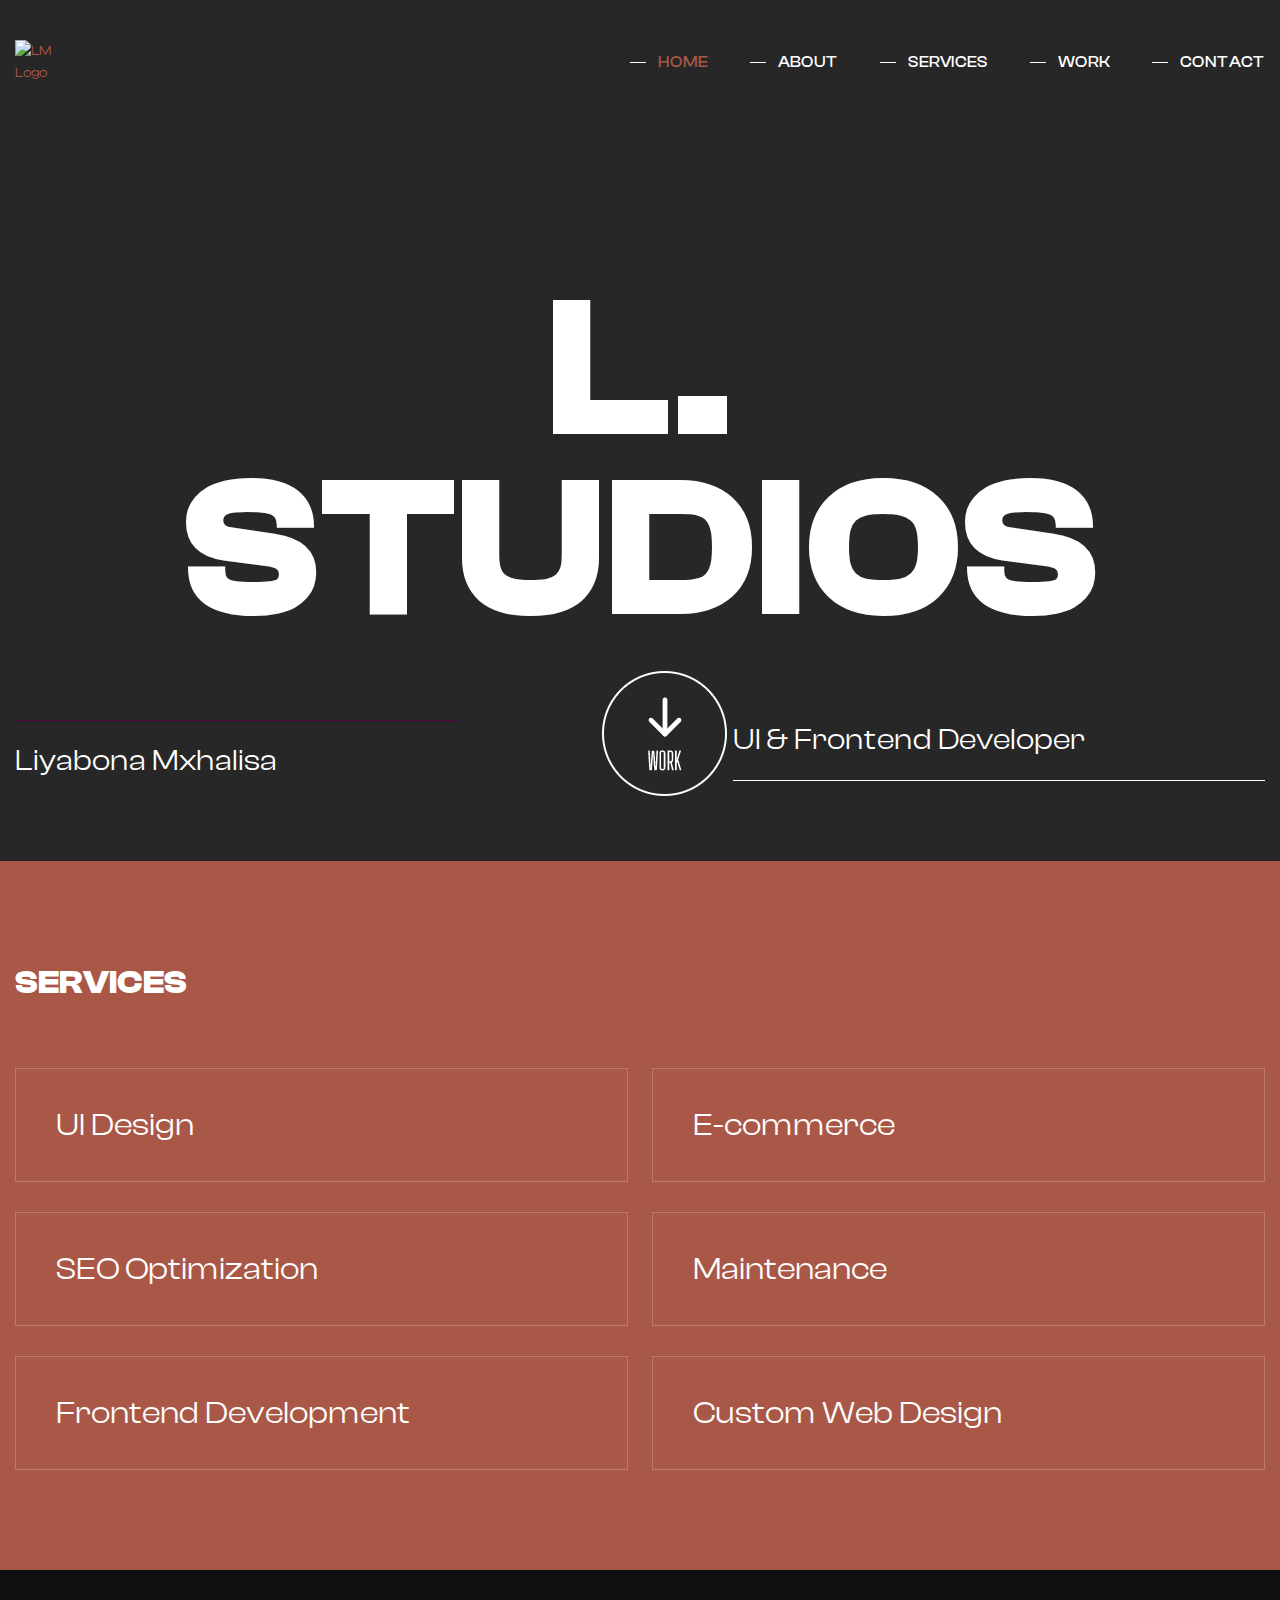
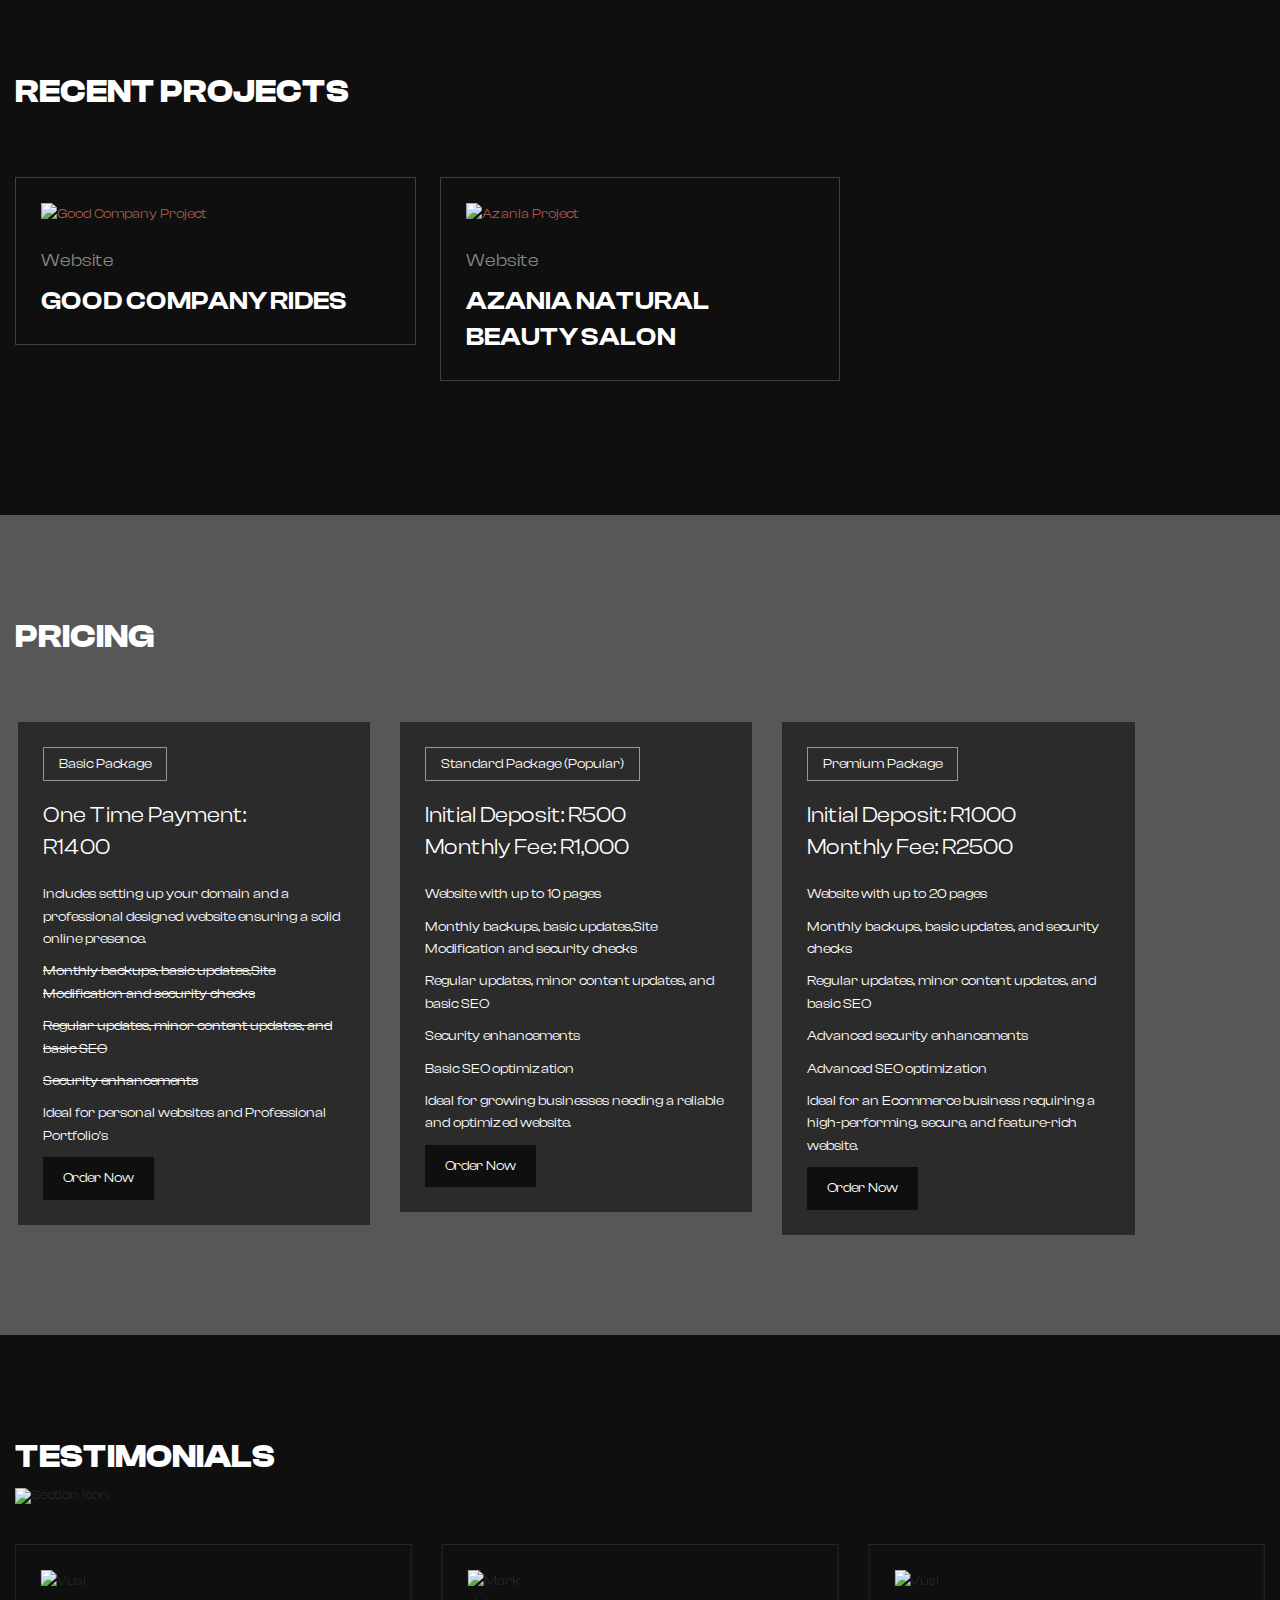
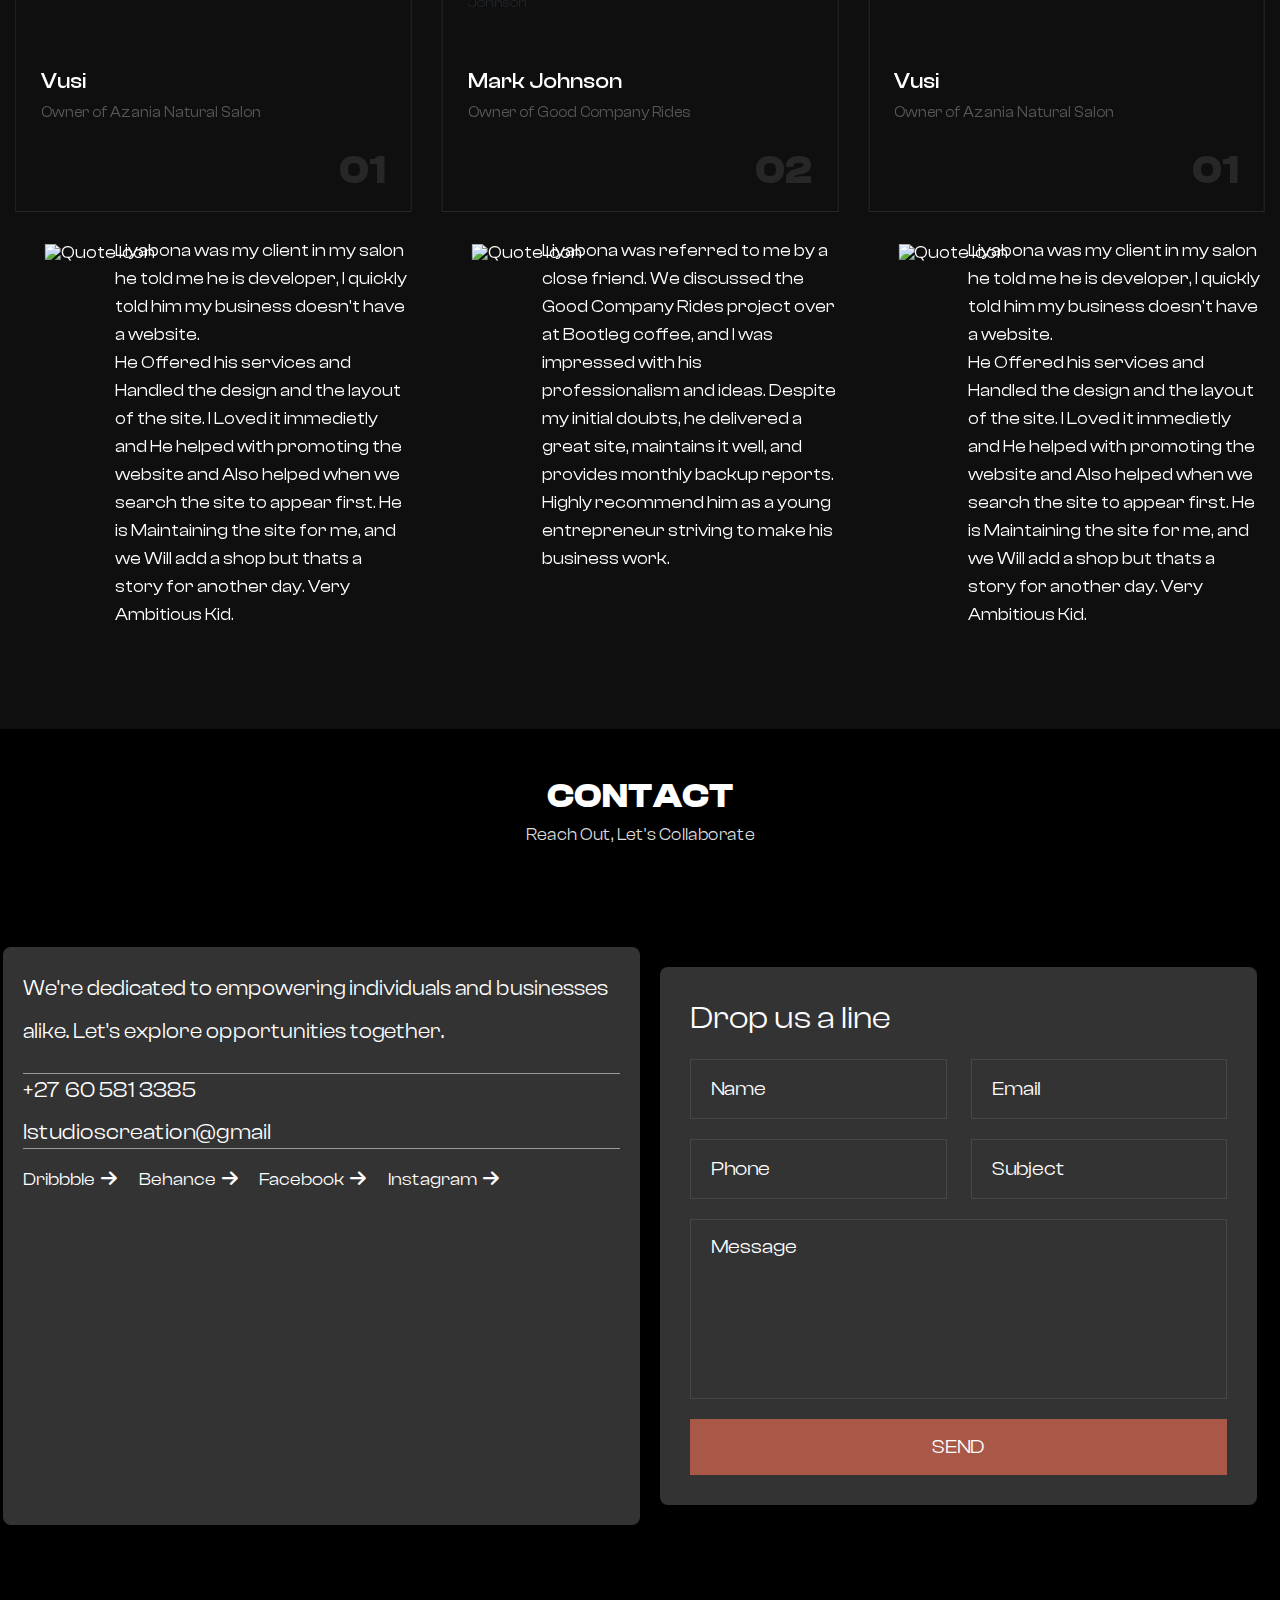
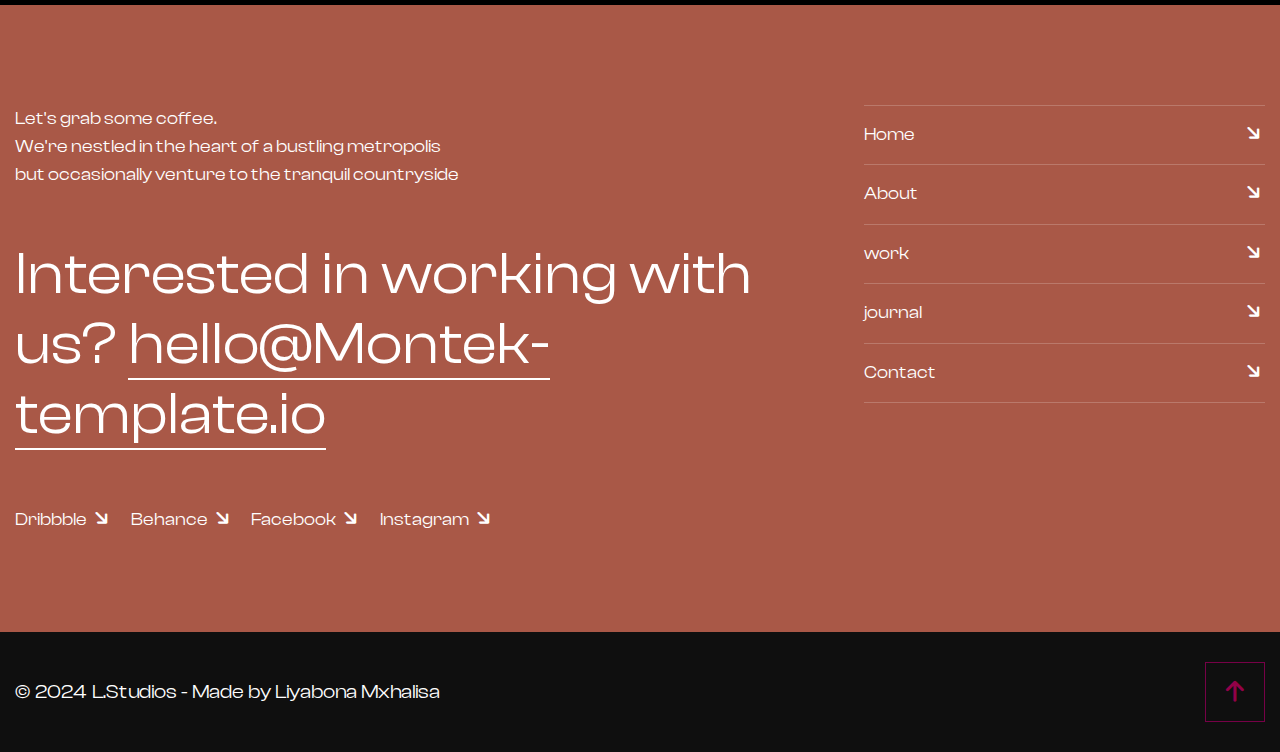
==== commit 4b25aff7: "Contact form Added" ====
--- a/index.html
+++ b/index.html
@@ -53,7 +53,7 @@
 									<ul class="navigation clearfix">
 										<li><a href="index.html">Home</a></li>
 										<li><a href="about.html">About</a></li>
-										<li class="dropdown"><a href="#">journal</a>
+										<li class="dropdown"><a href="#">Services</a>
 											<ul>
 												<li><a href="journal.html">journal</a></li>
 												<li><a href="journal-detail.html">journal detail</a></li>
@@ -392,44 +392,48 @@
                         <div class="testimonial-block_one-inner">
                             <div class="testimonial-block_one-content">
                                 <div class="testimonial-block_one-author">
-                                    <img src="https://your-hosted-image-url.com/resource/author-1.jpg" alt="Ryan Storm" />
-                                </div>
-                                <h5 class="testimonial-block_one-name">Ryan Storm</h5>
-                                <div class="testimonial-block_one-designation">CEO at Ipsum</div>
+                                    <img src="https://i.imghippo.com/files/xklGX1722432107.jpg" alt="Vusi" />
+                                </div>
+                                <h5 class="testimonial-block_one-name">Vusi</h5>
+                                <div class="testimonial-block_one-designation">Owner of Azania Natural Salon</div>
                                 <h5 class="testimonial-block_one-number">01</h5>
                             </div>
                             <div class="testimonial-block_one-lower">
-                                <span class="quote_icon"><img src="https://your-hosted-image-url.com/icons/quote.png" alt="Quote Icon" /></span>
-                                Exceptional work, exceptional team. Montek consistently delivers top-notch results.
+                                <span class="quote_icon"><img src="https://i.imghippo.com/files/JyyQO1722432940.png" alt="Quote Icon" /></span>
+                                Liyabona was my client in my salon he told me  he is developer, I quickly told him my business doesn't have a website.
+								<br>He Offered his services and Handled the design and the layout of the site. I Loved it immedietly and He helped with
+								promoting the website and Also helped when we search the site to appear first. He is Maintaining the site for me, and we Will 
+								add a shop but thats a story for another day. Very Ambitious Kid. 
                             </div>
                         </div>
                     </div>
                 </div>
                 
                 <!-- Slide -->
+<div class="swiper-slide">
+    <!-- Testimonial Block One -->
+    <div class="testimonial-block_one">
+        <div class="testimonial-block_one-inner">
+            <div class="testimonial-block_one-content">
+                <div class="testimonial-block_one-author">
+                    <img src="https://i.imghippo.com/files/cpWce1722434198.png" alt="Mark Johnson" />
+                </div>
+                <h5 class="testimonial-block_one-name">Mark Johnson</h5>
+                <div class="testimonial-block_one-designation">Owner of Good Company Rides</div>
+                <h5 class="testimonial-block_one-number">02</h5>
+            </div>
+            <div class="testimonial-block_one-lower">
+                <span class="quote_icon"><img src="https://i.imghippo.com/files/JyyQO1722432940.png" alt="Quote Icon" /></span>
+                Liyabona was referred to me by a close friend. We discussed the Good Company Rides project over at Bootleg coffee, and I was impressed with his professionalism and ideas. Despite my initial doubts, he delivered a great site, maintains it well, and provides monthly backup reports. Highly recommend him as a young entrepreneur striving to make his business work.
+            </div>
+        </div>
+    </div>
+</div>
+
+                
+                <!-- Slide 
                 <div class="swiper-slide">
-                    <!-- Testimonial Block One -->
-                    <div class="testimonial-block_one">
-                        <div class="testimonial-block_one-inner">
-                            <div class="testimonial-block_one-content">
-                                <div class="testimonial-block_one-author">
-                                    <img src="https://your-hosted-image-url.com/resource/author-2.jpg" alt="Elly Walker" />
-                                </div>
-                                <h5 class="testimonial-block_one-name">Elly Walker</h5>
-                                <div class="testimonial-block_one-designation">Manager at Lorem LTD</div>
-                                <h5 class="testimonial-block_one-number">02</h5>
-                            </div>
-                            <div class="testimonial-block_one-lower">
-                                <span class="quote_icon"><img src="https://your-hosted-image-url.com/icons/quote.png" alt="Quote Icon" /></span>
-                                Exceptional work, exceptional team. Montek consistently delivers top-notch results.
-                            </div>
-                        </div>
-                    </div>
-                </div>
-                
-                <!-- Slide -->
-                <div class="swiper-slide">
-                    <!-- Testimonial Block One -->
+        
                     <div class="testimonial-block_one">
                         <div class="testimonial-block_one-inner">
                             <div class="testimonial-block_one-content">
@@ -447,7 +451,7 @@
                         </div>
                     </div>
                 </div>
-
+		-->
             </div>
         </div>
     </div>
@@ -456,186 +460,134 @@
 
 	
 	<!-- Stats One -->
-	<section class="stats-one" style="background-image:url(assets/images/background/3.jpg)">
-		<div class="auto-container">
-			<!-- Sec Title -->
-			<div class="sec-title">
-				<h2 class="sec-title_heading">Stats</h2>
-				<div class="sec-title_icon"><img src="assets/images/icons/icon-4.png" alt="" /></div>
-			</div>
-			<div class="inner-container">
-				<div class="clearfix">
-					
-					<!-- Counter Column -->
-					<div class="counter-block_one col-lg-4 col-md-6 col-sm-6">
-						<div class="counter-block_one-inner wow flipInX" data-wow-delay="0ms" data-wow-duration="1500ms">
-							<div class="counter-block_one-counter"><span class="odometer" data-count="235"></span>+</div>
-							<div class="counter-block_one-text">finished projects</div>
-						</div>
-					</div>
-					
-					<!-- Counter Column -->
-					<div class="counter-block_one col-lg-4 col-md-6 col-sm-6">
-						<div class="counter-block_one-inner wow flipInX" data-wow-delay="0ms" data-wow-duration="1500ms">
-							<div class="counter-block_one-counter"><span class="odometer" data-count="25"></span>+</div>
-							<div class="counter-block_one-text">team members</div>
-						</div>
-					</div>
-					
-					<!-- Counter Column -->
-					<div class="counter-block_one col-lg-4 col-md-6 col-sm-6">
-						<div class="counter-block_one-inner wow flipInX" data-wow-delay="0ms" data-wow-duration="1500ms">
-							<div class="counter-block_one-counter"><span class="odometer" data-count="138"></span>+</div>
-							<div class="counter-block_one-text">happy customers</div>
-						</div>
-					</div>
-					
-					<!-- Counter Column -->
-					<div class="counter-block_one col-lg-4 col-md-6 col-sm-6">
-						<div class="counter-block_one-inner wow flipInX" data-wow-delay="0ms" data-wow-duration="1500ms">
-							<div class="counter-block_one-counter"><span class="odometer" data-count="42"></span>+</div>
-							<div class="counter-block_one-text">loyal partners</div>
-						</div>
-					</div>
-					
-					<!-- Counter Column -->
-					<div class="counter-block_one col-lg-4 col-md-6 col-sm-6">
-						<div class="counter-block_one-inner wow flipInX" data-wow-delay="0ms" data-wow-duration="1500ms">
-							<div class="counter-block_one-counter"><span class="odometer" data-count="15628"></span>+</div>
-							<div class="counter-block_one-text">cofee drinked</div>
-						</div>
-					</div>
-					
-					<!-- Counter Column -->
-					<div class="stats-one_contact-column col-lg-4 col-md-6 col-sm-6">
-						<div class="stats-one_contact-inner wow flipInX" data-wow-delay="0ms" data-wow-duration="1500ms">
-							<div class="stats-one_contact-content">
-								<a href="contact.html">
-								<div class="stats-one_contact-icon fa-regular fa-paper-plane fa-fw"></div>
-								<h3>contact</h3>
-								<div class="text">get a quote for your project</div>
-								</a>
-							</div>
-						</div>
-					</div>
-					
-				</div>
-			</div>
-		</div>
-	</section>
 	<!-- End Stats One -->
-	
-	<!-- Awards One -->
-	<section class="awards-one">
-		<div class="auto-container">
-			<!-- Sec Title -->
-			<div class="sec-title">
-				<h2 class="sec-title_heading">Awards</h2>
-				<div class="sec-title_icon"><img src="assets/images/icons/icon-5.png" alt="" /></div>
-			</div>
-			<div class="inner-container">
-				
-				<!-- Awards Block One -->
-				<div class="awards-block_one">
-					<div class="awards-block_one-inner">
-						<a href="https://themeforest.net" class="awards-block_one-link"></a>
-						<div class="awards-block_one-content">
-							<div class="awards-block_one-number">01</div>
-							<h2 class="awards-block_one-title">CSS DEsign House <span>site of the Day  /  2023</span></h2>
-							<div class="awards-block_one-arrow fa-solid fa-arrow-right fa-fw"></div>
-						</div>
-					</div>
-				</div>
-				
-				<!-- Awards Block One -->
-				<div class="awards-block_one">
-					<div class="awards-block_one-inner">
-						<a href="https://themeforest.net" class="awards-block_one-link"></a>
-						<div class="awards-block_one-content">
-							<div class="awards-block_one-number">02</div>
-							<h2 class="awards-block_one-title">AWWWARDS <span>site of the Day  /  2023</span></h2>
-							<div class="awards-block_one-arrow fa-solid fa-arrow-right fa-fw"></div>
-						</div>
-					</div>
-				</div>
-				
-				<!-- Awards Block One -->
-				<div class="awards-block_one">
-					<div class="awards-block_one-inner">
-						<a href="https://themeforest.net" class="awards-block_one-link"></a>
-						<div class="awards-block_one-content">
-							<div class="awards-block_one-number">03</div>
-							<h2 class="awards-block_one-title">CSSWINNER <span>site of the Day  /  2023</span></h2>
-							<div class="awards-block_one-arrow fa-solid fa-arrow-right fa-fw"></div>
-						</div>
-					</div>
-				</div>
-				
-				<!-- Awards Block One -->
-				<div class="awards-block_one">
-					<div class="awards-block_one-inner">
-						<a href="https://themeforest.net" class="awards-block_one-link"></a>
-						<div class="awards-block_one-content">
-							<div class="awards-block_one-number">04</div>
-							<h2 class="awards-block_one-title">DesignAwards <span>site of the Day  /  2023</span></h2>
-							<div class="awards-block_one-arrow fa-solid fa-arrow-right fa-fw"></div>
-						</div>
-					</div>
-				</div>
-				
-			</div>
-		</div>
-	</section>
-	<!-- End Awards One -->
-	
-	<!-- Main Footer -->
-	<footer class="main-footer">
-		<div class="auto-container">
-			<!-- Widgets Section -->
-			<div class="widgets-section">
-				<div class="row clearfix">
-					
-					<!-- Footer Column -->
-					<div class="footer-column col-lg-8 col-md-12 col-sm-12">
-						<div class="footer-text">Let's grab some coffee. <br> We're nestled in the heart of a bustling metropolis <br> but occasionally venture to the tranquil countryside</div>
-						<h2>Interested in working with us? <a href="mailto:hello@Montek-template.io">hello@Montek-template.io</a></h2>
-						<ul class="footer_socials">
-							<li><a href="https://www.dribbble.com">Dribbble <i class="fa-solid fa-arrow-right fa-fw"></i></a></li>
-							<li><a href="https://www.behance.net">Behance <i class="fa-solid fa-arrow-right fa-fw"></i></a></li>
-							<li><a href="https://www.facebook.com">Facebook <i class="fa-solid fa-arrow-right fa-fw"></i></a></li>
-							<li><a href="https://www.instagram.com">Instagram <i class="fa-solid fa-arrow-right fa-fw"></i></a></li>
-						</ul>
-					</div>
-					
-					<!-- Footer Column -->
-					<div class="footer-column col-lg-4 col-md-12 col-sm-12">
-						<ul class="footer_navs">
-							<li><a href="index.html">Home <i class="fa-solid fa-arrow-right fa-fw"></i></a></li>
-							<li><a href="about.html">About <i class="fa-solid fa-arrow-right fa-fw"></i></a></li>
-							<li><a href="work.html">work <i class="fa-solid fa-arrow-right fa-fw"></i></a></li>
-							<li><a href="journal.html">journal <i class="fa-solid fa-arrow-right fa-fw"></i></a></li>
-							<li><a href="contact.html">Contact <i class="fa-solid fa-arrow-right fa-fw"></i></a></li>
-						</ul>
-					</div>
-					
-				</div>
-			</div>
-		</div>
-		<div class="footer-bottom">
-			<div class="auto-container">
-				<div class="d-flex justify-content-between align-items-center flex-wrap">
-					<div class="footer_copyright">&copy; 2024 L.Studios -  Made by Liyabona Mxhalisa</div>
-			<a class="backtop down-box scroll-to-target" data-target=".page-wrapper">
-<i class="fa-solid fa-arrow-up"></i>
-			</a>
-				</div>
-			</div>
-		</div>
-			</div>
-		</div>
-	</footer>
-	<!-- End Main Footer -->
-	
+	<!-- Page Title -->
+<section class="page-title">
+    <div class="auto-container">
+        <h1 class="page-title_heading">Contact</h1>
+        <div class="page-title_text">Reach Out, Let's Collaborate</div>
+    </div>
+</section>
+<!-- End Page Title -->
+
+<!-- Contact One -->
+<section class="contact-one">
+    <div class="auto-container">
+        <div class="row clearfix">
+            
+            <!-- Info Column -->
+            <div class="contact-one_info-column col-lg-6 col-md-6 col-sm-12">
+                <div class="contact-one_info-outer">
+                    <h2 class="contact-one_heading">We're dedicated to empowering individuals and businesses alike. Let's explore opportunities together.</h2>
+                    <ul class="contact-one_list">
+                        <li><a href="tel:+27605813385">+27 60 581 3385</a></li>
+                        <li><a href="mailto:lstudioscreation@gmail.com">lstudioscreation@gmail</a></a></li>
+                    </ul>
+                    <ul class="contact-one_socials">
+                        <li><a href="https://www.dribbble.com">Dribbble <i class="fa-solid fa-arrow-right fa-fw"></i></a></li>
+                        <li><a href="https://www.behance.net">Behance <i class="fa-solid fa-arrow-right fa-fw"></i></a></li>
+                        <li><a href="https://www.facebook.com">Facebook <i class="fa-solid fa-arrow-right fa-fw"></i></a></li>
+                        <li><a href="https://www.instagram.com">Instagram <i class="fa-solid fa-arrow-right fa-fw"></i></a></li>
+                    </ul>
+                </div>
+            </div>
+            
+            <!-- Form Column -->
+            <div class="contact-one_form-column col-lg-6 col-md-6 col-sm-12">
+                <div class="contact-one_form-outer">
+                    <h3>Drop us a line</h3>
+                    
+                    <!-- Contact Form -->
+                    <div class="contact-form">
+                        <form method="post" action="sendemail.php" id="contact-form">
+                            <div class="row clearfix">
+                                
+                                <div class="col-lg-6 col-md-6 col-sm-12 form-group">
+                                    <input type="text" name="username" placeholder="Name" required="">
+                                </div>
+                                
+                                <div class="col-lg-6 col-md-6 col-sm-12 form-group">
+                                    <input type="email" name="email" placeholder="Email" required="">
+                                </div>
+                                
+                                <div class="col-lg-6 col-md-6 col-sm-12 form-group">
+                                    <input type="text" name="phone" placeholder="Phone" required="">
+                                </div>
+                                
+                                <div class="col-lg-6 col-md-6 col-sm-12 form-group">
+                                    <input class="text" type="text" name="query" placeholder="Subject" required="">
+                                </div>
+                                
+                                <div class="col-lg-12 col-md-12 col-sm-12 form-group">
+                                    <textarea class="" name="message" placeholder="Message"></textarea>
+                                </div>
+                                
+                                <div class="col-lg-12 col-md-12 col-sm-12 form-group">
+                                    <!-- Button Box -->
+                                    <button type="submit" class="theme-btn submit-btn">
+                                        send
+                                    </button>
+                                </div>
+                                
+                            </div>
+                        </form>
+                    </div>
+                    <!-- End Contact Form -->
+                    
+                </div>
+            </div>
+            
+        </div>
+    </div>
+</section>
+<!-- End Contact One -->
+
+<!-- Main Footer -->
+<footer class="main-footer">
+    <div class="auto-container">
+        <!-- Widgets Section -->
+        <div class="widgets-section">
+            <div class="row clearfix">
+                
+                <!-- Footer Column -->
+                <div class="footer-column col-lg-8 col-md-12 col-sm-12">
+                    <div class="footer-text">Let's grab some coffee. <br> We're nestled in the heart of a bustling metropolis <br> but occasionally venture to the tranquil countryside</div>
+                    <h2>Interested in working with us? <a href="mailto:hello@Montek-template.io">hello@Montek-template.io</a></h2>
+                    <ul class="footer_socials">
+                        <li><a href="https://www.dribbble.com">Dribbble <i class="fa-solid fa-arrow-right fa-fw"></i></a></li>
+                        <li><a href="https://www.behance.net">Behance <i class="fa-solid fa-arrow-right fa-fw"></i></a></li>
+                        <li><a href="https://www.facebook.com">Facebook <i class="fa-solid fa-arrow-right fa-fw"></i></a></li>
+                        <li><a href="https://www.instagram.com">Instagram <i class="fa-solid fa-arrow-right fa-fw"></i></a></li>
+                    </ul>
+                </div>
+                
+                <!-- Footer Column -->
+                <div class="footer-column col-lg-4 col-md-12 col-sm-12">
+                    <ul class="footer_navs">
+                        <li><a href="index.html">Home <i class="fa-solid fa-arrow-right fa-fw"></i></a></li>
+                        <li><a href="about.html">About <i class="fa-solid fa-arrow-right fa-fw"></i></a></li>
+                        <li><a href="work.html">work <i class="fa-solid fa-arrow-right fa-fw"></i></a></li>
+                        <li><a href="journal.html">journal <i class="fa-solid fa-arrow-right fa-fw"></i></a></li>
+                        <li><a href="contact.html">Contact <i class="fa-solid fa-arrow-right fa-fw"></i></a></li>
+                    </ul>
+                </div>
+                
+            </div>
+        </div>
+    </div>
+    <div class="footer-bottom">
+        <div class="auto-container">
+            <div class="d-flex justify-content-between align-items-center flex-wrap">
+                <div class="footer_copyright">&copy; 2024 L.Studios -  Made by Liyabona Mxhalisa</div>
+                <a class="backtop down-box scroll-to-target" data-target=".page-wrapper">
+                    <i class="fa-solid fa-arrow-up"></i>
+                </a>
+            </div>
+        </div>
+    </div>
+</footer>
+<!-- End Main Footer -->
+
 </div>
 <!-- End PageWrapper -->
 <script src="assets/js/jquery.js"></script>
@@ -655,4 +607,4 @@
 <!--[if lt IE 9]><script src="js/respond.js"></script><![endif]-->
 
 </body>
-</html>+</html>
--- a/assets/css/style.css
+++ b/assets/css/style.css
@@ -24,6 +24,7 @@
 	Attachment Css Files
 ====================================================================
 
+
 ***/
 
 @import url('global.css');
@@ -116,6 +117,7 @@
 ====================================================================
 
 ***/
+
 
 .services-one{
 	position:relative;
@@ -1135,6 +1137,137 @@
 	font-weight:500;	
 }
 
+/**
+/* Page Title  Contact*/
+.page-title {
+    background-color: #000; /* Black background */
+    padding: 50px 0;
+    text-align: center;
+}
+
+.page-title_heading {
+    font-size: 2.5em;
+    margin: 0;
+    color: #fff; /* White text */
+}
+
+.page-title_text {
+    font-size: 1.2em;
+    color: #ddd; /* Light grey text */
+}
+
+/* Contact One */
+.contact-one {
+    background-color: #000; /* Black background */
+    padding: 50px 0;
+    color: #fff; /* White text */
+}
+
+.contact-one_info-column {
+    padding: 20px;
+    background-color: #333; /* Darker background for the info column */
+    border-radius: 8px;
+    box-shadow: 0 2px 4px rgba(0, 0, 0, 0.2);
+}
+
+.contact-one_info-outer {
+    margin-bottom: 20px;
+}
+
+.contact-one_heading {
+    font-size: 1.5em;
+    margin-bottom: 20px;
+    color: #fff; /* White text */
+}
+
+.contact-one_list {
+    list-style: none;
+    padding: 0;
+    margin: 0;
+    font-size: 1em;
+    color: #ccc; /* Light grey text */
+}
+
+.contact-one_list li {
+    margin-bottom: 10px;
+}
+
+.contact-one_list a {
+    color: #fff; /* White text for links */
+    text-decoration: none;
+}
+
+.contact-one_list a:hover {
+    text-decoration: underline;
+}
+
+.contact-one_socials {
+    list-style: none;
+    padding: 0;
+    margin: 20px 0 0;
+}
+
+.contact-one_socials li {
+    display: inline-block;
+    margin-right: 15px;
+}
+
+.contact-one_socials a {
+    color: #fff; /* White text for social links */
+    text-decoration: none;
+}
+
+.contact-one_socials a:hover {
+    text-decoration: underline;
+}
+
+.contact-one_form-column {
+    padding: 20px;
+}
+
+.contact-one_form-outer {
+    background-color: #333; /* Darker background for the form column */
+    border-radius: 8px;
+    padding: 30px;
+    box-shadow: 0 2px 4px rgba(0, 0, 0, 0.2);
+}
+
+.contact-form {
+    margin-top: 20px;
+}
+
+.contact-form .form-group {
+    margin-bottom: 20px;
+}
+
+.contact-form input,
+.contact-form textarea {
+    width: 100%;
+    padding: 15px;
+    border: 1px solid #555; /* Darker border */
+    border-radius: 4px;
+    background-color: #222; /* Darker background for inputs */
+    color: #fff; /* White text in inputs */
+    font-size: 1em;
+    box-sizing: border-box;
+}
+
+.contact-form button {
+    background-color: #007bff; /* Primary button color */
+    border: none;
+    color: #fff; /* White text */
+    padding: 15px;
+    border-radius: 4px;
+    font-size: 1em;
+    cursor: pointer;
+    width: 100%;
+}
+
+.contact-form button:hover {
+    background-color: #0056b3; /* Darker button color on hover */
+}
+
+
 /*** 
 
 ====================================================================
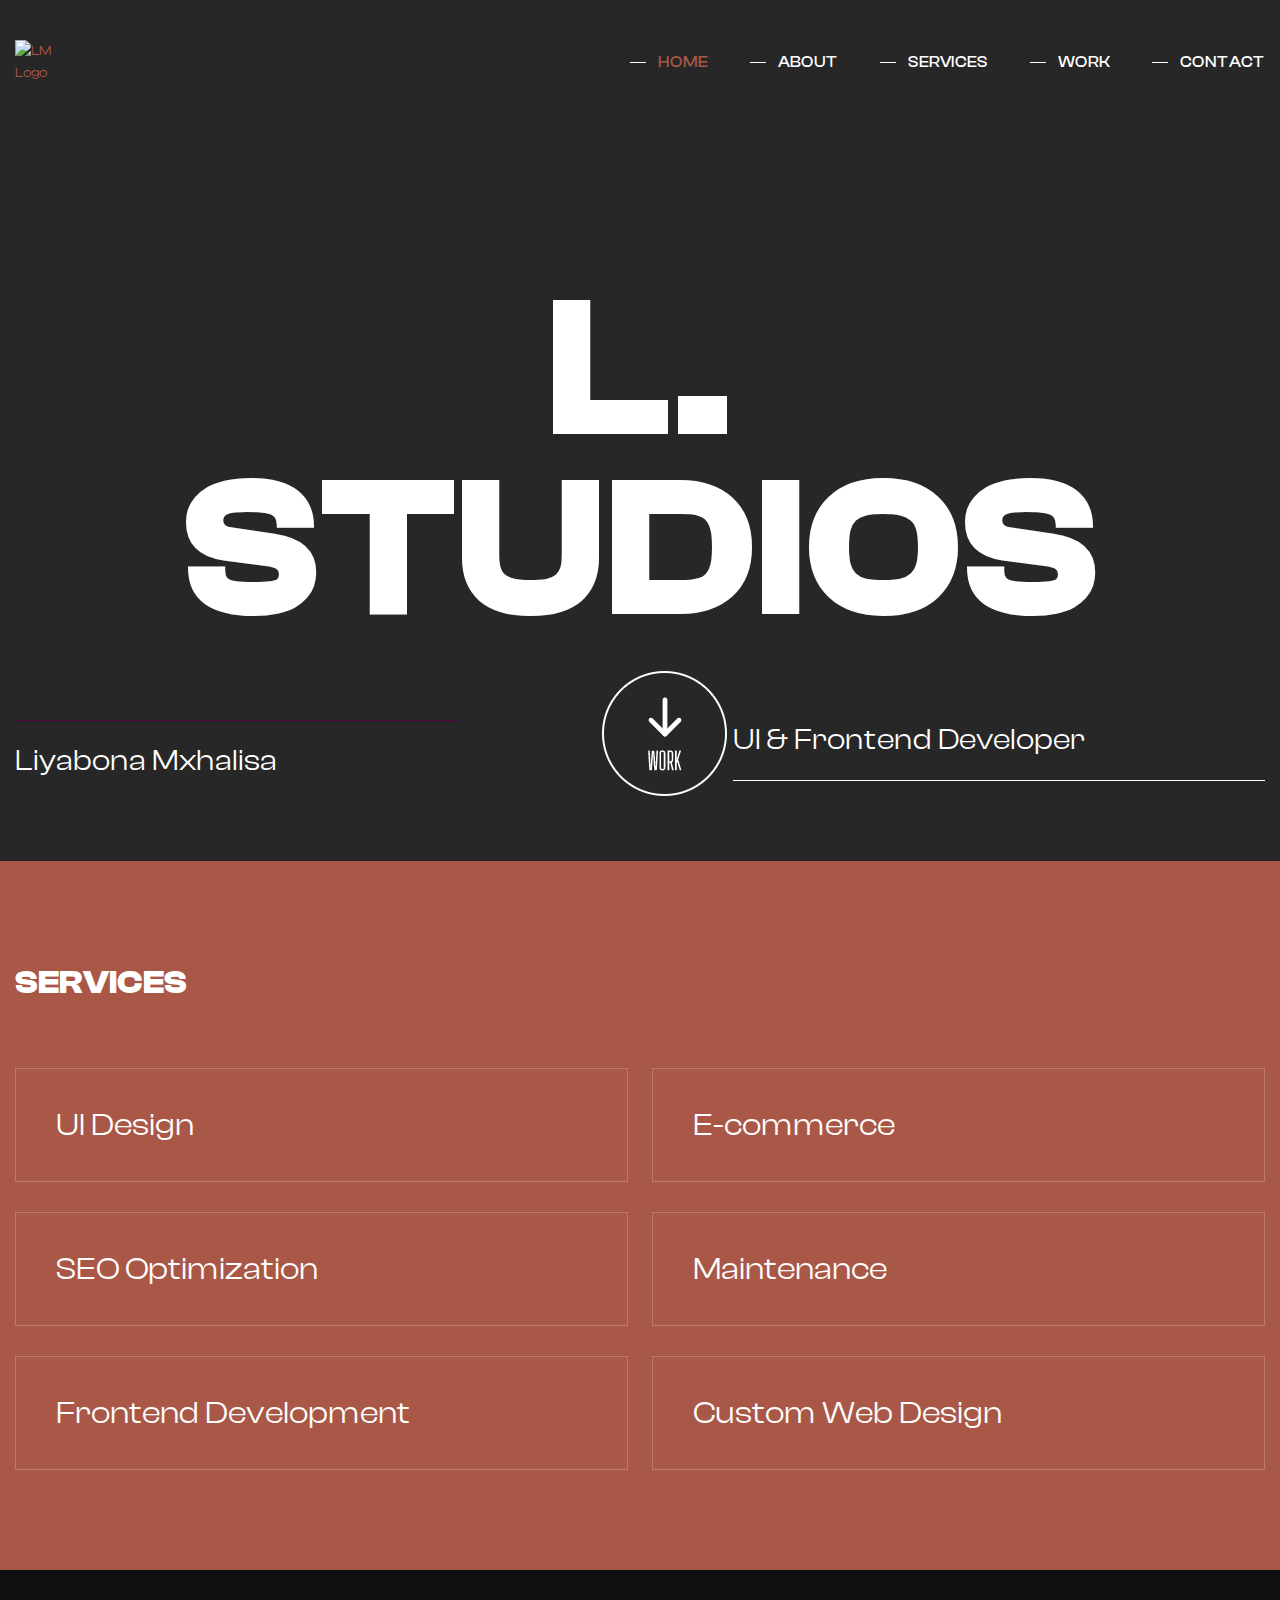
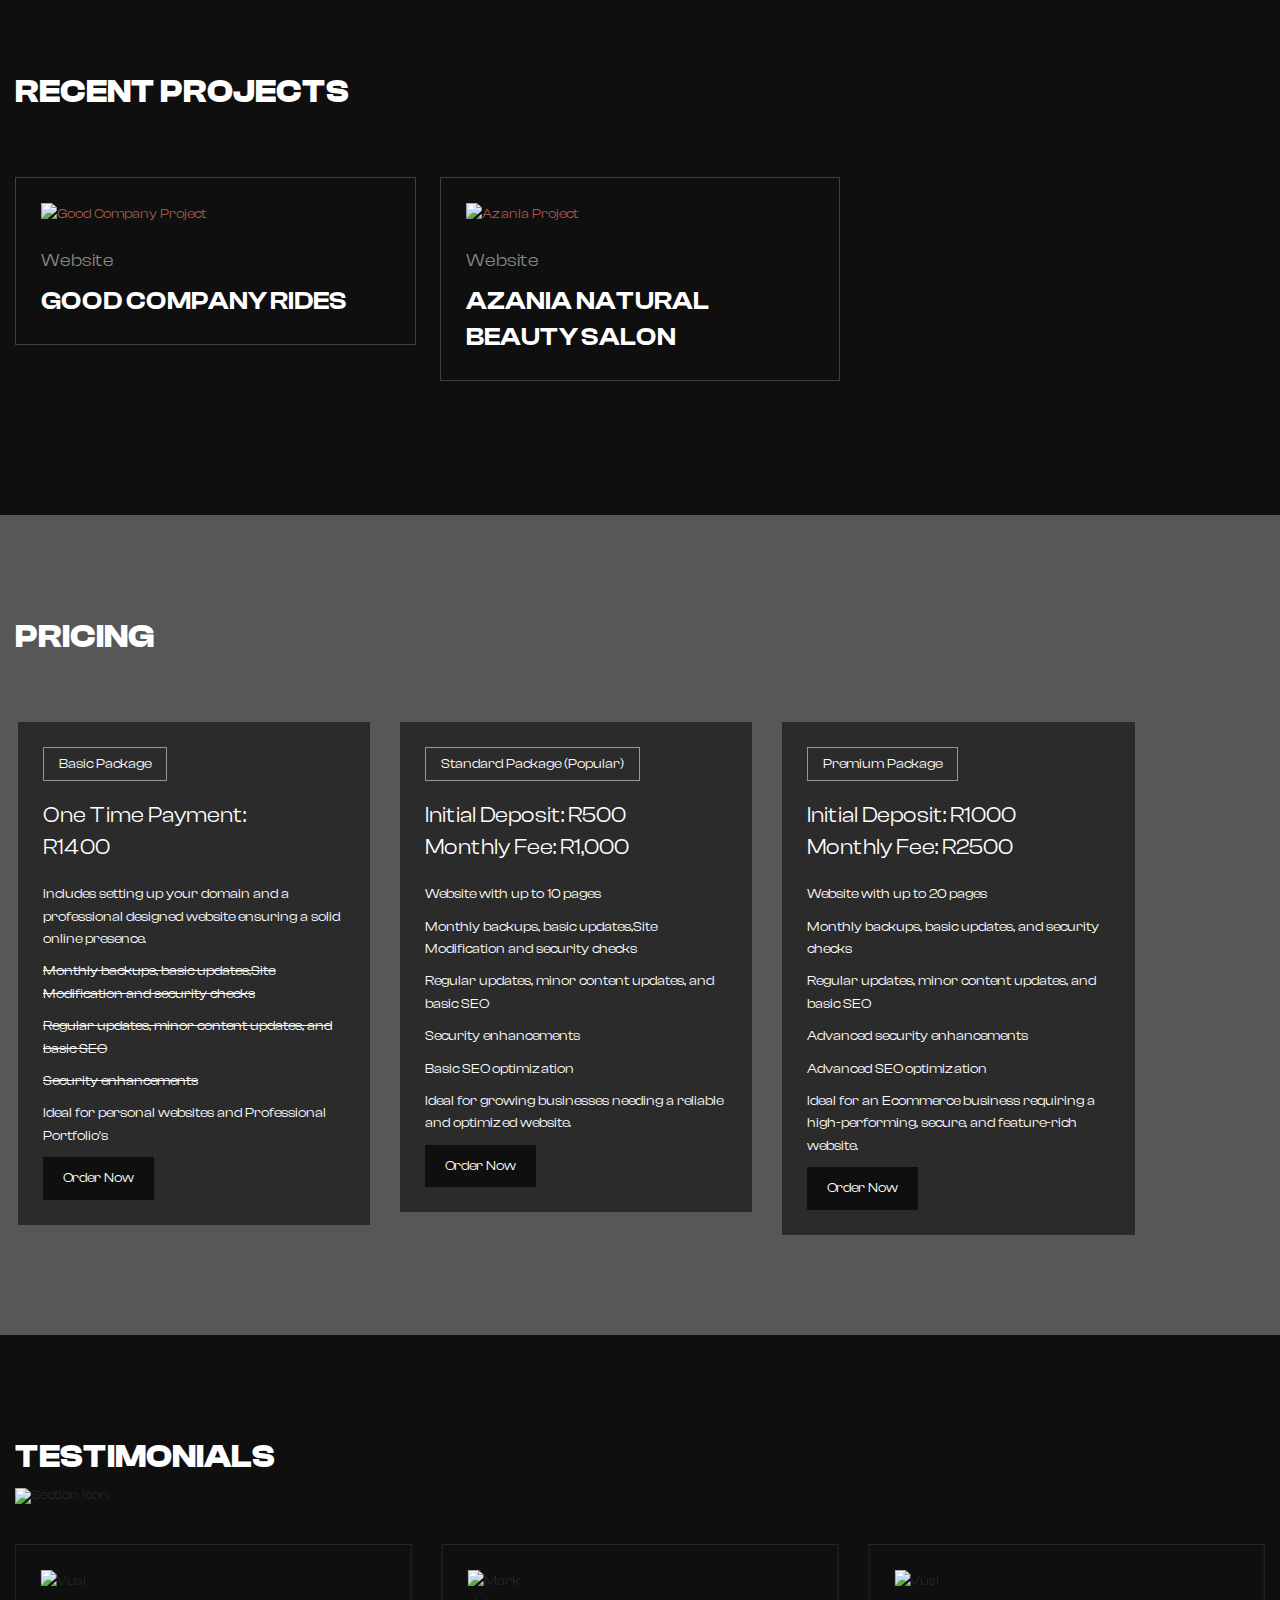
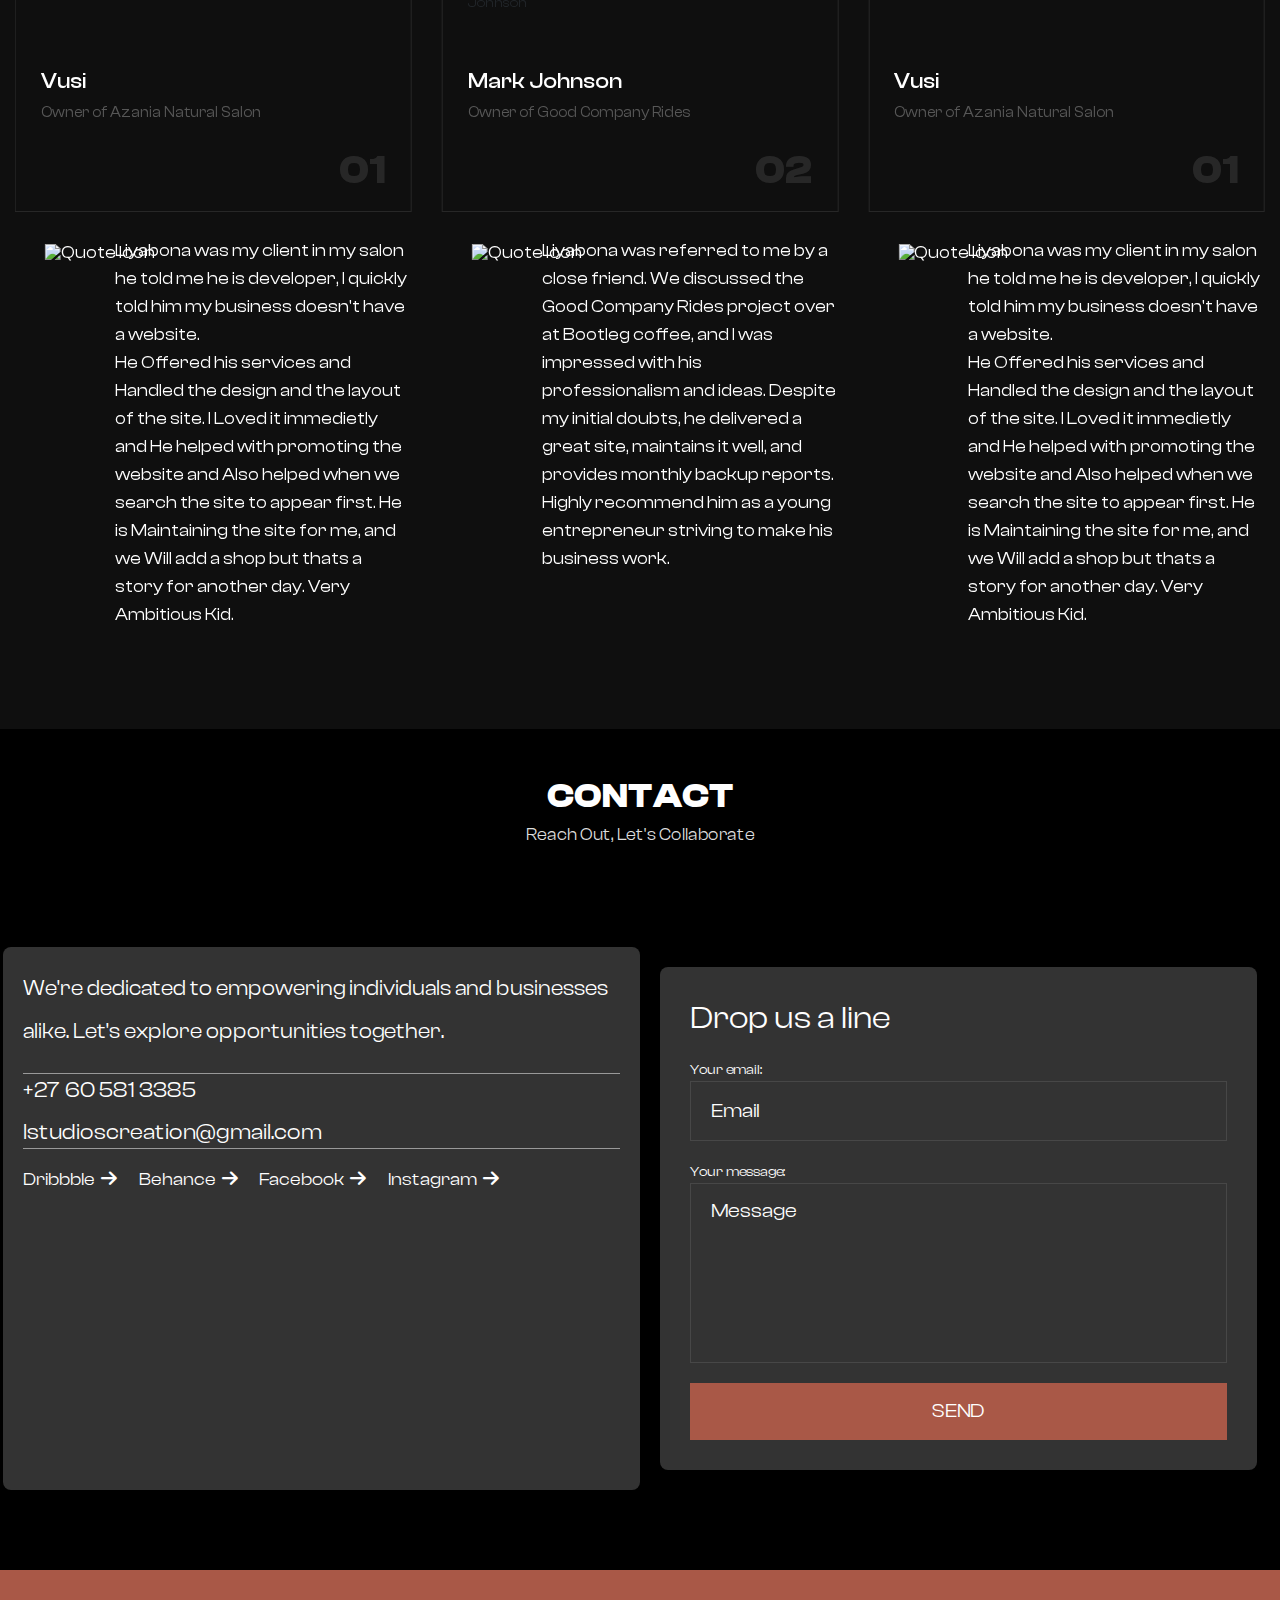
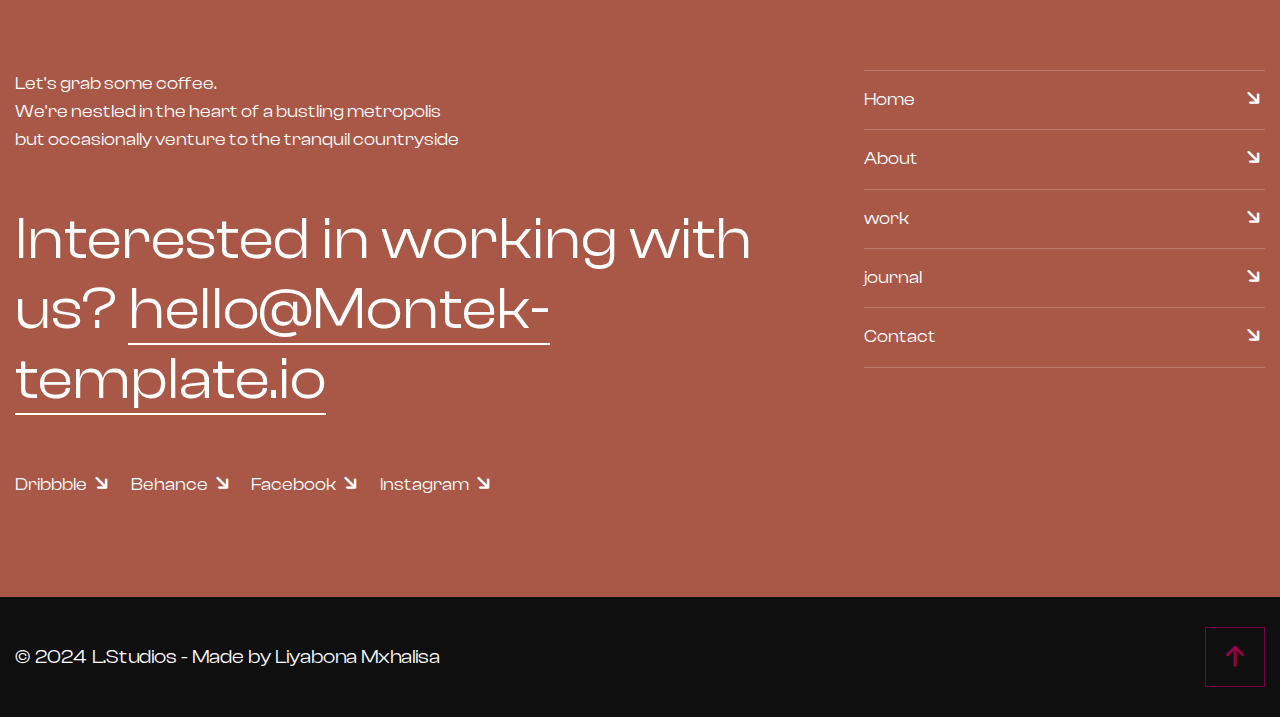
==== commit 47d166e0: "Contact form done" ====
--- a/index.html
+++ b/index.html
@@ -478,10 +478,12 @@
             <!-- Info Column -->
             <div class="contact-one_info-column col-lg-6 col-md-6 col-sm-12">
                 <div class="contact-one_info-outer">
-                    <h2 class="contact-one_heading">We're dedicated to empowering individuals and businesses alike. Let's explore opportunities together.</h2>
+                    <h2 class="contact-one_heading">
+                        We're dedicated to empowering individuals and businesses alike. Let's explore opportunities together.
+                    </h2>
                     <ul class="contact-one_list">
                         <li><a href="tel:+27605813385">+27 60 581 3385</a></li>
-                        <li><a href="mailto:lstudioscreation@gmail.com">lstudioscreation@gmail</a></a></li>
+                        <li><a href="mailto:lstudioscreation@gmail.com">lstudioscreation@gmail.com</a></li>
                     </ul>
                     <ul class="contact-one_socials">
                         <li><a href="https://www.dribbble.com">Dribbble <i class="fa-solid fa-arrow-right fa-fw"></i></a></li>
@@ -499,48 +501,73 @@
                     
                     <!-- Contact Form -->
                     <div class="contact-form">
-                        <form method="post" action="sendemail.php" id="contact-form">
+                        <form 
+                          id="contact-form"
+                        >
                             <div class="row clearfix">
                                 
-                                <div class="col-lg-6 col-md-6 col-sm-12 form-group">
-                                    <input type="text" name="username" placeholder="Name" required="">
-                                </div>
-                                
-                                <div class="col-lg-6 col-md-6 col-sm-12 form-group">
-                                    <input type="email" name="email" placeholder="Email" required="">
-                                </div>
-                                
-                                <div class="col-lg-6 col-md-6 col-sm-12 form-group">
-                                    <input type="text" name="phone" placeholder="Phone" required="">
-                                </div>
-                                
-                                <div class="col-lg-6 col-md-6 col-sm-12 form-group">
-                                    <input class="text" type="text" name="query" placeholder="Subject" required="">
+                                <div class="col-lg-12 col-md-12 col-sm-12 form-group">
+                                    <label for="email">Your email:</label>
+                                    <input type="email" id="email" name="email" placeholder="Email" required>
                                 </div>
                                 
                                 <div class="col-lg-12 col-md-12 col-sm-12 form-group">
-                                    <textarea class="" name="message" placeholder="Message"></textarea>
+                                    <label for="message">Your message:</label>
+                                    <textarea id="message" name="message" placeholder="Message" required></textarea>
                                 </div>
                                 
                                 <div class="col-lg-12 col-md-12 col-sm-12 form-group">
                                     <!-- Button Box -->
-                                    <button type="submit" class="theme-btn submit-btn">
-                                        send
-                                    </button>
+                                    <button type="submit" class="theme-btn submit-btn">Send</button>
                                 </div>
                                 
                             </div>
                         </form>
+                        <!-- Thank You Message -->
+                        <div id="thank-you-message" style="display:none; color: white;">Thank you for your message!</div>
                     </div>
                     <!-- End Contact Form -->
-                    
-                </div>
-            </div>
-            
+                </div>
+            </div>
+            <!-- End Form Column -->
+
         </div>
     </div>
 </section>
 <!-- End Contact One -->
+
+<script>
+  document.getElementById('contact-form').addEventListener('submit', function(event) {
+    event.preventDefault(); // Prevent the form from submitting the default way
+    
+    // Create a FormData object from the form
+    const formData = new FormData(this);
+    
+    // Send the form data using fetch
+    fetch('https://formspree.io/f/xvgpaaab', {
+      method: 'POST',
+      body: formData,
+      headers: {
+        'Accept': 'application/json'
+      }
+    })
+    .then(response => {
+      if (response.ok) {
+        // Show the thank you message and hide the form
+        document.getElementById('thank-you-message').style.display = 'block';
+        document.getElementById('contact-form').style.display = 'none';
+      } else {
+        // Handle the error
+        alert('Oops! Something went wrong.');
+      }
+    })
+    .catch(error => {
+      // Handle network errors
+      console.error('Error:', error);
+      alert('Oops! Something went wrong.');
+    });
+  });
+</script>
 
 <!-- Main Footer -->
 <footer class="main-footer">
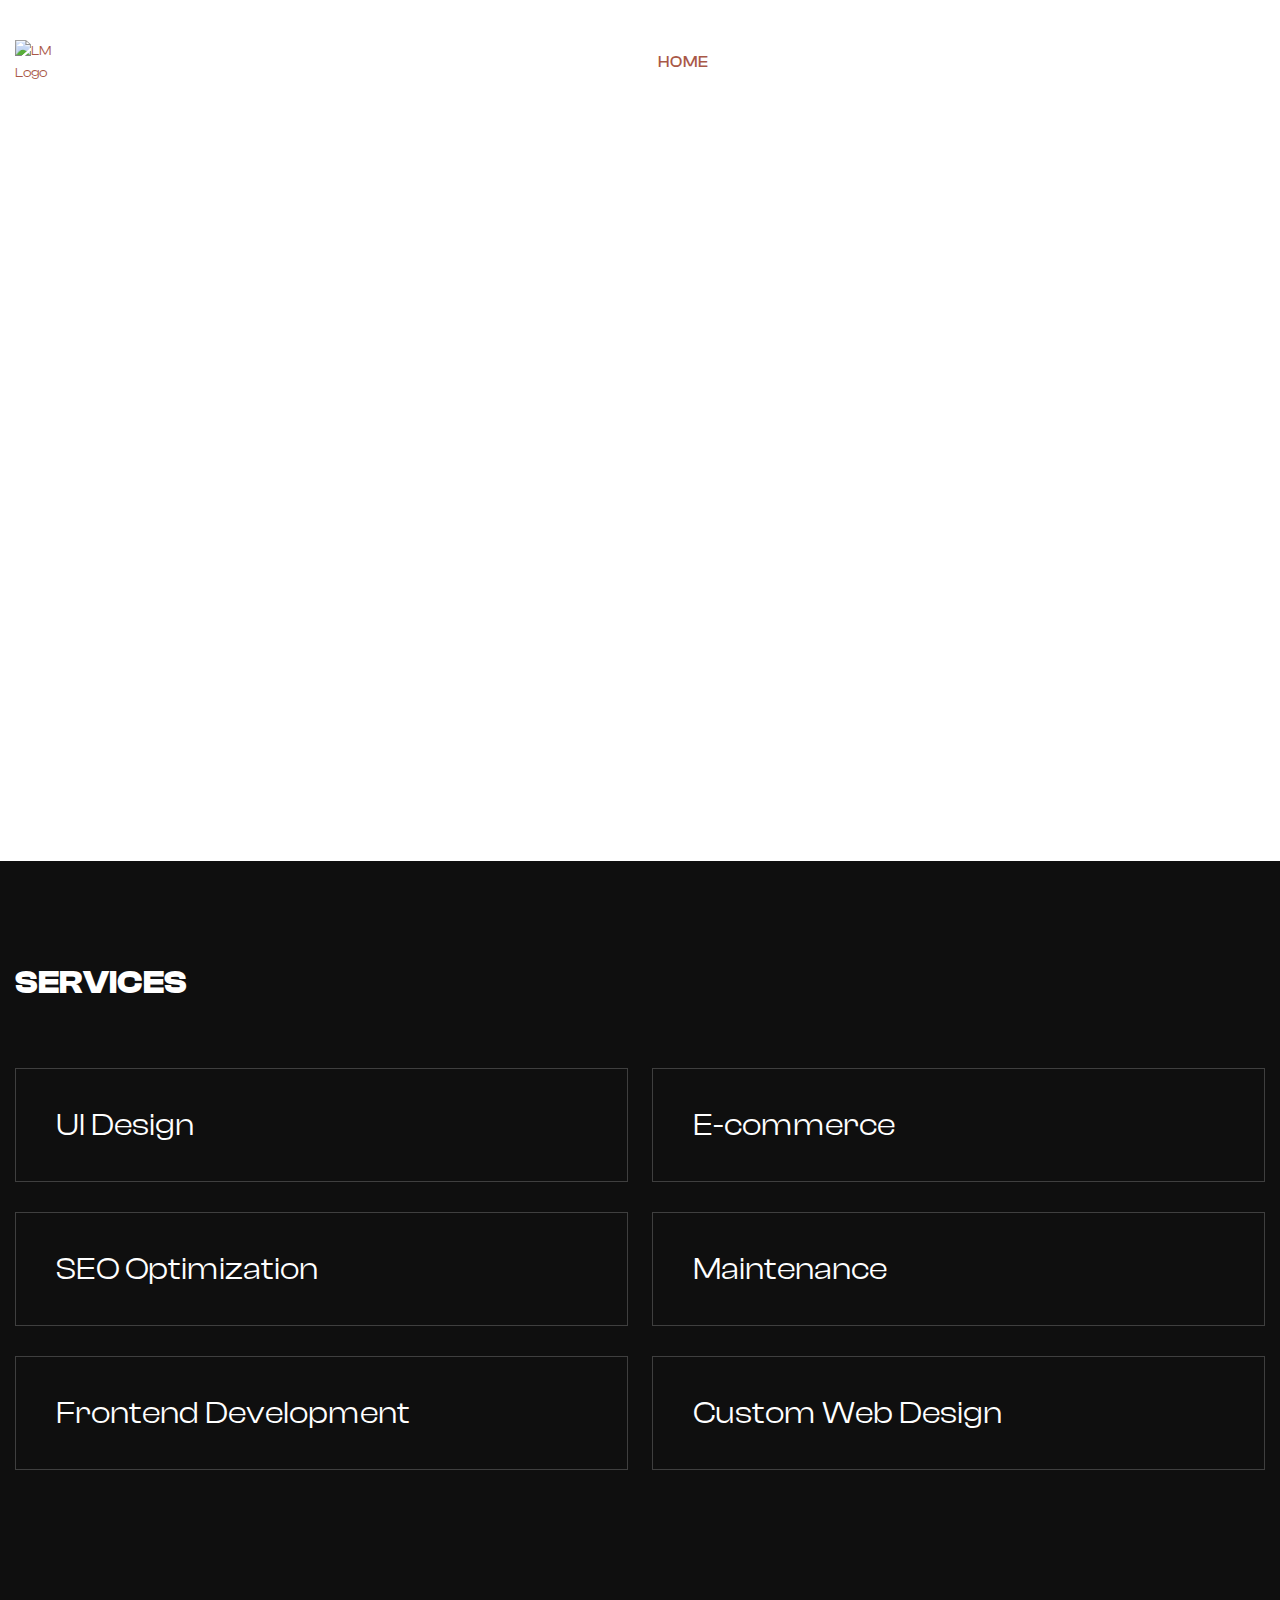
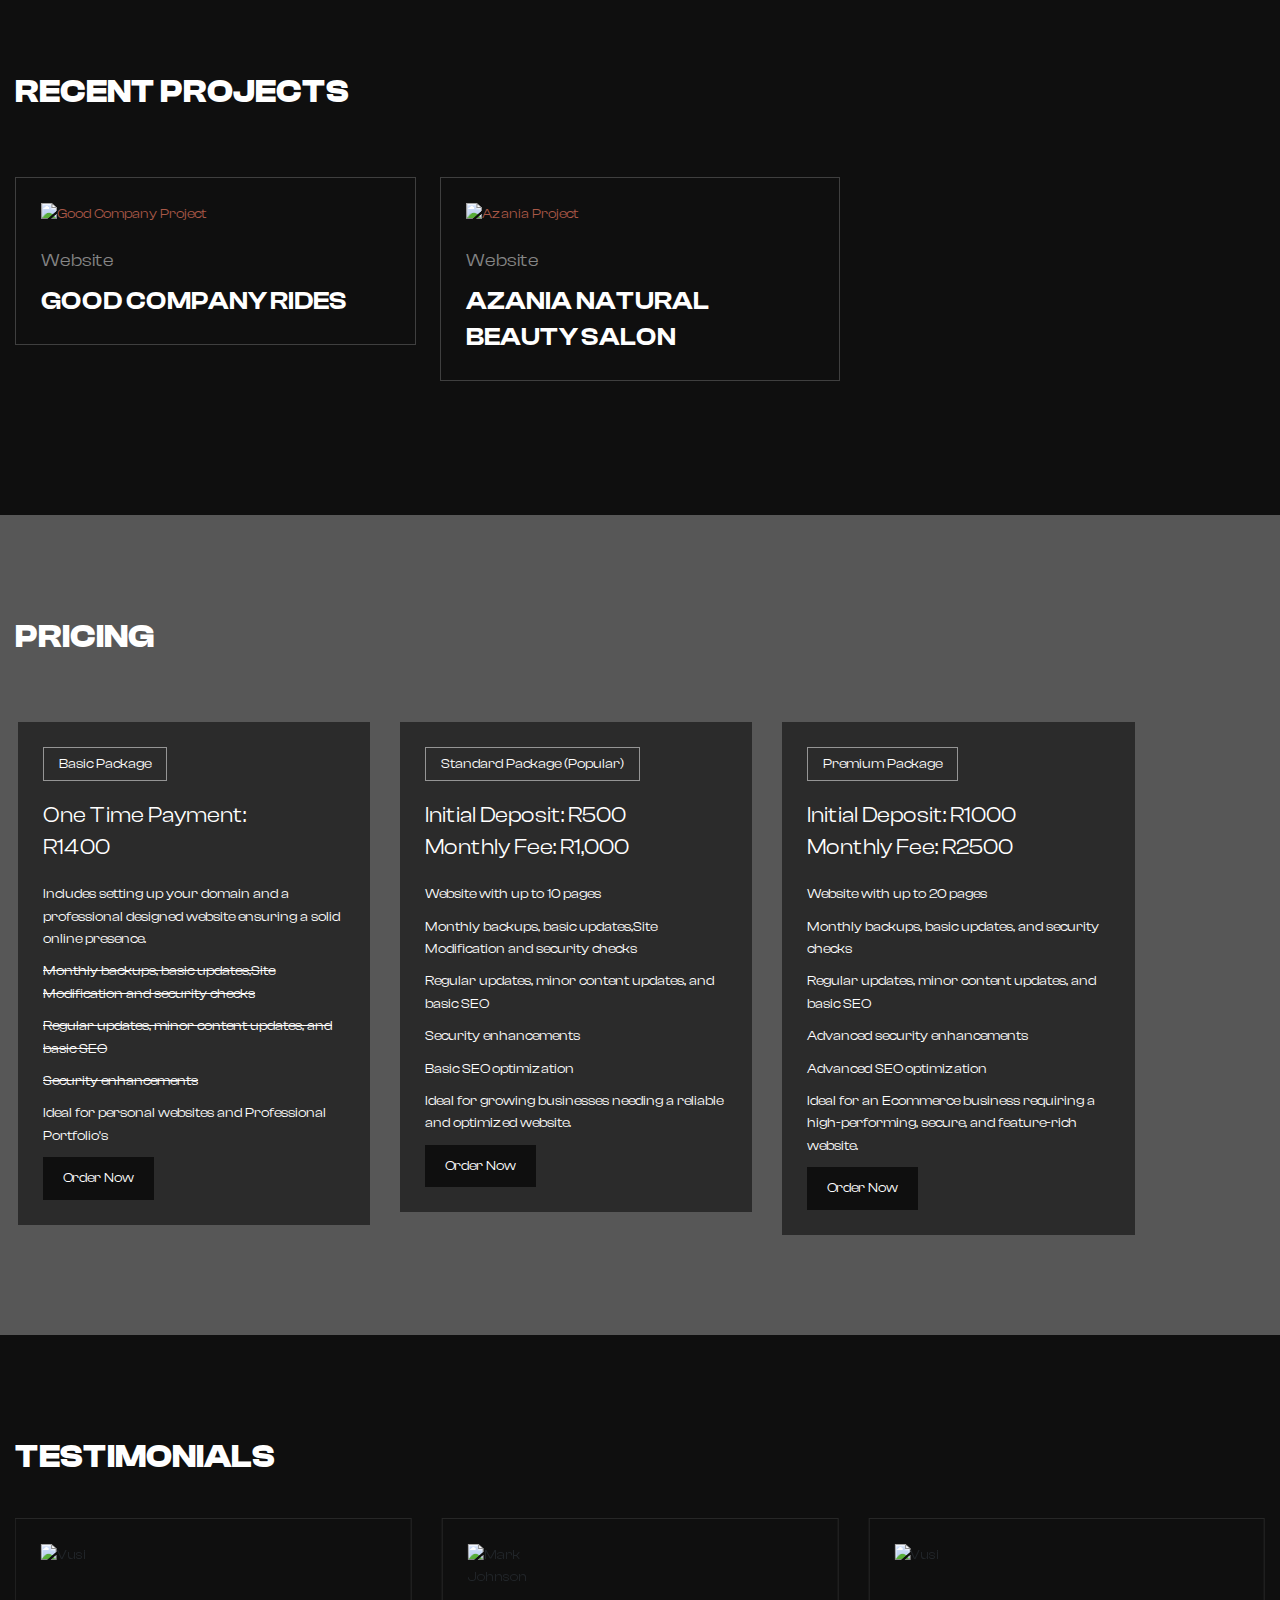
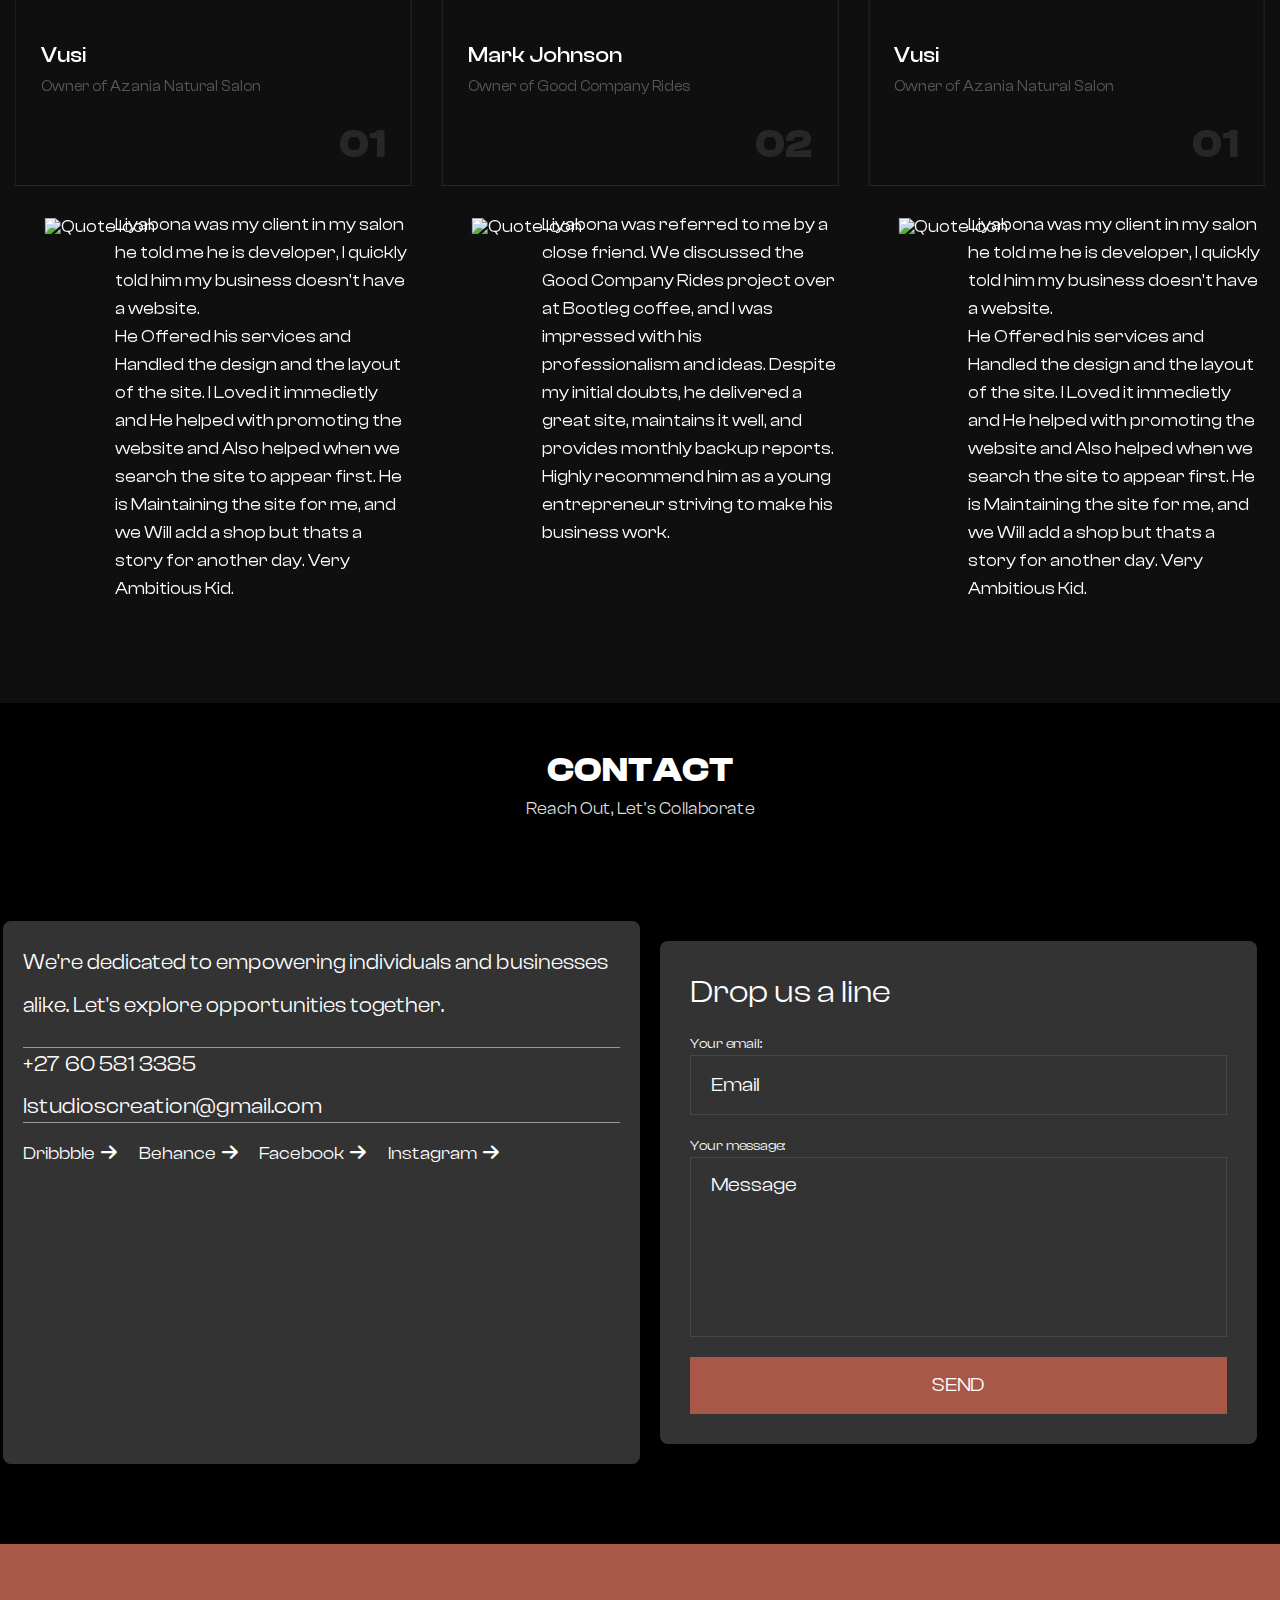
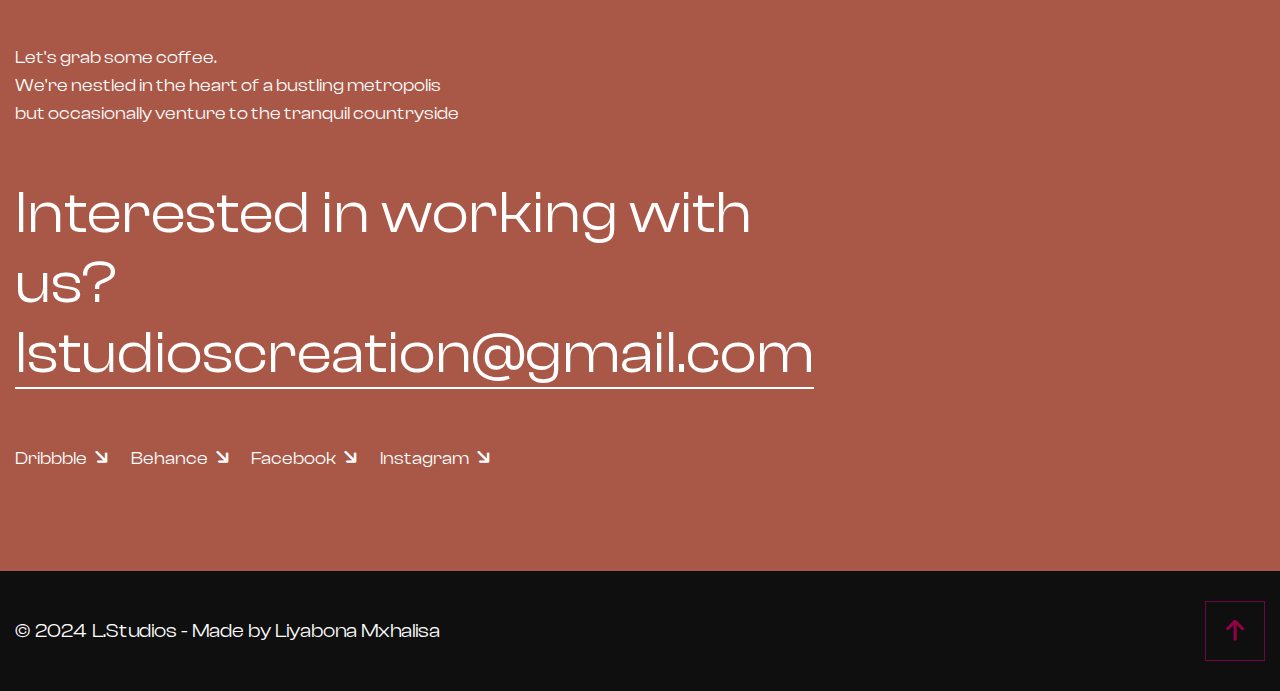
==== commit bcbb1113: "About" ====
--- a/index.html
+++ b/index.html
@@ -380,7 +380,6 @@
         <!-- Sec Title -->
         <div class="sec-title">
             <h2 class="sec-title_heading">Testimonials</h2>
-            <div class="sec-title_icon"><img src="https://your-hosted-image-url.com/icons/icon-3.png" alt="Section Icon" /></div>
         </div>
         <div class="three-item_carousel swiper-container">
             <div class="swiper-wrapper">
@@ -579,7 +578,7 @@
                 <!-- Footer Column -->
                 <div class="footer-column col-lg-8 col-md-12 col-sm-12">
                     <div class="footer-text">Let's grab some coffee. <br> We're nestled in the heart of a bustling metropolis <br> but occasionally venture to the tranquil countryside</div>
-                    <h2>Interested in working with us? <a href="mailto:hello@Montek-template.io">hello@Montek-template.io</a></h2>
+                    <h2>Interested in working with us? <a href="mailto:lstudioscreation@gmail.com">lstudioscreation@gmail.com</a></h2>
                     <ul class="footer_socials">
                         <li><a href="https://www.dribbble.com">Dribbble <i class="fa-solid fa-arrow-right fa-fw"></i></a></li>
                         <li><a href="https://www.behance.net">Behance <i class="fa-solid fa-arrow-right fa-fw"></i></a></li>
@@ -589,16 +588,7 @@
                 </div>
                 
                 <!-- Footer Column -->
-                <div class="footer-column col-lg-4 col-md-12 col-sm-12">
-                    <ul class="footer_navs">
-                        <li><a href="index.html">Home <i class="fa-solid fa-arrow-right fa-fw"></i></a></li>
-                        <li><a href="about.html">About <i class="fa-solid fa-arrow-right fa-fw"></i></a></li>
-                        <li><a href="work.html">work <i class="fa-solid fa-arrow-right fa-fw"></i></a></li>
-                        <li><a href="journal.html">journal <i class="fa-solid fa-arrow-right fa-fw"></i></a></li>
-                        <li><a href="contact.html">Contact <i class="fa-solid fa-arrow-right fa-fw"></i></a></li>
-                    </ul>
-                </div>
-                
+          
             </div>
         </div>
     </div>
--- a/assets/css/style.css
+++ b/assets/css/style.css
@@ -58,7 +58,7 @@
 	right:0px;
 	bottom:0px;
 	opacity:0.90;
-	background-color:var(--color-four);
+
 }
 
 .banner-one_content{
@@ -85,7 +85,7 @@
 	padding-top:20px;
 	padding-right:180px;
 	color: var(--white-color);
-	border-top:1px solid #540045;
+	border-top:1px solid #ffffff;
 }
 
 .banner-one_text-two{
@@ -123,7 +123,8 @@
 	position:relative;
 	padding:100px 0px 70px;
 	background: var(--main-color);
-	background: linear-gradient(to top, var(--main-color) 0%, var(--color-two) 100%);
+	background: linear-gradient(to top, #0F0F0F 0%, #0F0F0F 100%);
+
 }
 
 .service-block_one{
@@ -561,124 +562,124 @@
 
 ***/
 
-.stats-one{
-	position:relative;
-	padding:100px 0px 100px;
-	background-attachment:fixed;
-	background-size:cover;
-}
-
-.stats-one.style-two::before{
-	display:none;
-}
-
-.stats-one:before{
-	position:absolute;
-	content:'';
-	left:0px;
-	top:0px;
-	right:0px;
-	bottom:0px;
-	opacity:0.90;
-	background-color:var(--color-four);
-}
-
-.stats-one .inner-container{
-	position:relative;
-	overflow:hidden;
-	border: 1px solid rgba(var(--white-color-rgb), 1);
-	border-bottom:0px;
-}
-
-.stats-one .counter-block_one{
-	float:left;
-	padding:0px 0px;
-}
-
-.counter-block_one{
-	position:relative;
-}
-
-.counter-block_one-inner{
-	position:relative;
-	padding:35px 55px;
-	border-right: 1px solid rgba(var(--white-color-rgb), 1);
-	border-bottom: 1px solid rgba(var(--white-color-rgb), 1);
-}
-
-.counter-block_one-inner:before{
-	position:absolute;
-	content:'';
-	right:20px;
-	top:20px;
-	width:15px;
-	height:15px;
-	border-radius:50px;
-	background: var(--main-color);
-    background: linear-gradient(to top, var(--main-color) 0%, var(--color-two) 100%);
-}
-
-.counter-block_one-counter{
-	position:relative;
-	font-size:75px;
-	font-weight:500;
-	line-height:1em;
-	color:var(--white-color);
-}
-
-.counter-block_one-text{
-	position:relative;
-	font-size:20px;
-	margin-top:0px;
-	color:var(--white-color);
-	text-transform:capitalize;
-}
-
-.stats-one_contact-column{
-	padding:0px 0px;
-	float:left;
-}
-
-.stats-one .stats-one_contact-column{
-	position:relative;
-}
-
-.stats-one_contact-inner{
-	position:relative;
-	padding:35px 35px;
-	background: var(--main-color);
-    background: linear-gradient(to top, var(--main-color) 0%, var(--color-two) 100%);
-}
-
-.stats-one_contact-content{
-	position:relative;
-	padding:19px 30px 19px 80px;
-	background-color:var(--color-four);
-}
-
-.stats-one_contact-icon{
-	position:absolute;
-	left:25px;
-	top:40px;
-	font-size:34px;
-	line-height:1em;
-	color:var(--white-color);
-}
-
-.stats-one_contact-content h3{
-	position:relative;
-	font-size:30px;
-	font-weight:500;
-	color:var(--white-color);
-	text-transform:uppercase;
-}
-
-.stats-one_contact-content .text{
-	position:relative;
-	font-size:20px;
-	font-weight:400;
-	color:var(--white-color);
-	text-transform:capitalize;
+/* Stats Section */
+.stats-one {
+    position: relative;
+    padding: 100px 0;
+    background-attachment: fixed;
+    background-size: cover;
+    background-color: #000; /* Example background color, adjust as needed */
+}
+
+.stats-one.style-two::before {
+    display: none;
+}
+
+.stats-one:before {
+    position: absolute;
+    content: '';
+    left: 0;
+    top: 0;
+    right: 0;
+    bottom: 0;
+    opacity: 0.90;
+    background-color: #333; /* Example background color, adjust as needed */
+}
+
+.stats-one .inner-container {
+    position: relative;
+    overflow: hidden;
+    border: 1px solid rgba(255, 255, 255, 1); /* White border */
+    border-bottom: 0;
+}
+
+.stats-one .counter-block_one {
+    float: left;
+    padding: 0;
+}
+
+.counter-block_one {
+    position: relative;
+}
+
+.counter-block_one-inner {
+    position: relative;
+    padding: 35px 55px;
+    border-right: 1px solid rgba(255, 255, 255, 1); /* White border */
+    border-bottom: 1px solid rgba(255, 255, 255, 1); /* White border */
+}
+
+.counter-block_one-inner:before {
+    position: absolute;
+    content: '';
+    right: 20px;
+    top: 20px;
+    width: 15px;
+    height: 15px;
+    border-radius: 50%;
+    background: linear-gradient(to top, #00aaff 0%, #0055ff 100%); /* Example gradient */
+}
+
+.counter-block_one-counter {
+    position: relative;
+    font-size: 75px;
+    font-weight: 500;
+    line-height: 1em;
+    color: #fff; /* White color */
+}
+
+.counter-block_one-text {
+    position: relative;
+    font-size: 20px;
+    margin-top: 0;
+    color: #fff; /* White color */
+    text-transform: capitalize;
+}
+
+.stats-one_contact-column {
+    padding: 0;
+    float: left;
+}
+
+.stats-one .stats-one_contact-column {
+    position: relative;
+}
+
+.stats-one_contact-inner {
+    position: relative;
+    padding: 35px 35px;
+    background: linear-gradient(to top, #00aaff 0%, #0055ff 100%); /* Example gradient */
+}
+
+.stats-one_contact-content {
+    position: relative;
+    padding: 19px 30px 19px 80px;
+    background-color: #333; /* Example background color */
+}
+
+.stats-one_contact-icon {
+    position: absolute;
+    left: 25px;
+    top: 40px;
+    font-size: 34px;
+    line-height: 1em;
+    color: #fff; /* White color */
+}
+
+.stats-one_contact-content h3 {
+    position: relative;
+    font-size: 30px;
+    font-weight: 500;
+    color: #fff; /* White color */
+    text-transform: uppercase;
+}
+
+.stats-one_contact-content .text {
+    position: relative;
+    font-size: 20px;
+    font-weight: 400;
+    color: #fff; /* White color */
+    text-transform: capitalize;
 }
 
 /*** 
@@ -836,101 +837,130 @@
 ====================================================================
 
 ***/
-
-.team-one{
-	position:relative;
-	padding:0px 0px 0px;
-}
-
-.team-one .title-box{
-	position:relative;
-}
-
-.team-one .title-box h2{
-	position:relative;
-	font-size:40px;
-	font-weight:400;
-	line-height:50px;
-	max-width:670px;
-	margin-bottom:40px;
-	color:var(--white-color);
-}
-
-.team-block_one{
-	position:relative;
-	margin-bottom:40px;
-}
-
-.team-block_one-inner{
-	position:relative;
-	padding-left:25px;
-	padding-bottom:40px;
-}
-
-.team-block_one-inner:before{
-	position:absolute;
-	content:'';
-	left:0px;
-	top:45px;
-	right:0px;
-	bottom:0px;
-	border: 1px solid rgba(var(--white-color-rgb), 0.10);
-}
-
-.team-block_one-socials{
-	position:relative;
-	width:172px;
-	margin-top:70px;
-	display:inline-block;
-	padding:10px 9px 4px;
-	background-color:var(--black-color);
-	border: 1px solid rgba(var(--white-color-rgb), 0.10);
-}
-
-.team-block_one-socials a{
-	position:relative;
-	width:70px;
-	height:40px;
-	margin:0px 2px 5px;
-	line-height:38px;
-	text-align:center;
-	display:inline-block;
-	border: 1px solid rgba(var(--white-color-rgb), 0.10);
-}
-
-.team-block_one-socials a img{
-	position:relative;
-	width:24px;
-	top:-1px;
-}
-
-.team-block_one-socials a:hover{
-	
-}
-
-.team-block_one-image{
-	position:absolute;
-	right:30px;
-	bottom:0px;
-}
-
-.team-block_one-heading{
-	position:relative;
-	font-weight:500;
-	margin-top:35px;
-}
-
-.team-block_one-heading a{
-	position:relative;
-	color:var(--white-color);
-}
-
-.team-block_one-designation{
-	position:relative;
-	font-size:16px;
-	margin-top:0px;
-	opacity:0.50;
-	color:var(--white-color);
+/* Founder Section */
+.team-one {
+    position: relative;
+    padding: 0;
+    background-color: #000; /* Black background */
+    color: #fff; /* White text color */
+    text-align: left; /* Default alignment for larger screens */
+}
+
+.team-one .title-box {
+    position: relative;
+}
+
+.team-one .title-box h2 {
+    position: relative;
+    font-size: 40px;
+    font-weight: 400;
+    line-height: 50px;
+    max-width: 670px;
+    margin-bottom: 40px;
+    color: #fff; /* White color for the heading */
+}
+
+.team-block_one {
+    position: relative;
+    margin-bottom: 40px;
+}
+
+.team-block_one-inner {
+    position: relative;
+    padding-left: 25px;
+    padding-bottom: 40px;
+}
+
+.team-block_one-inner:before {
+    position: absolute;
+    content: '';
+    left: 0;
+    top: 45px;
+    right: 0;
+    bottom: 0;
+    border: 1px solid rgba(255, 255, 255, 0.10); /* White border with slight transparency */
+}
+
+.team-block_one-socials {
+    position: relative;
+    width: 172px;
+    margin-top: 70px;
+    display: inline-block;
+    padding: 10px 9px 4px;
+    background-color: #000; /* Black background */
+    border: 1px solid rgba(255, 255, 255, 0.10); /* White border with slight transparency */
+}
+
+.team-block_one-socials a {
+    position: relative;
+    width: 70px;
+    height: 40px;
+    margin: 0 2px 5px;
+    line-height: 38px;
+    text-align: center;
+    display: inline-block;
+    border: 1px solid rgba(255, 255, 255, 0.10); /* White border with slight transparency */
+}
+
+.team-block_one-socials a img {
+    position: relative;
+    width: 24px;
+    top: -1px;
+}
+
+.team-block_one-image {
+    position: absolute;
+    right: 30px;
+    bottom: 0;
+    width: 400px; /* Set width */
+    height: 400px; /* Set height */
+    overflow: hidden; /* Ensure no overflow */
+}
+
+.team-block_one-image img {
+    width: 100%;
+    height: 100%;
+    object-fit: cover; /* Ensure image covers the container without distortion */
+}
+
+.team-block_one-heading {
+    position: relative;
+    font-weight: 500;
+    margin-top: 35px;
+}
+
+.team-block_one-heading a {
+    position: relative;
+    color: #fff; /* White color for the heading link */
+}
+
+.team-block_one-designation {
+    position: relative;
+    font-size: 16px;
+    margin-top: 0;
+    opacity: 0.50;
+    color: #fff; /* White color for the designation */
+}
+
+/* Responsive Styles for Mobile */
+@media (max-width: 767px) {
+    .team-one {
+        text-align: center; /* Center align for mobile */
+    }
+
+    .team-block_one-inner {
+        padding-left: 0; /* Remove left padding */
+        margin: 0 auto; /* Center the block */
+        max-width: 100%; /* Full width */
+    }
+
+    .team-block_one-image {
+        position: relative; /* Remove absolute positioning */
+        margin: 0 auto; /* Center the image block */
+        width: 300px; /* Adjust width for mobile */
+        height: 300px; /* Adjust height for mobile */
+        overflow: hidden; /* Ensure no overflow */
+    }
 }
 
 /*** 
